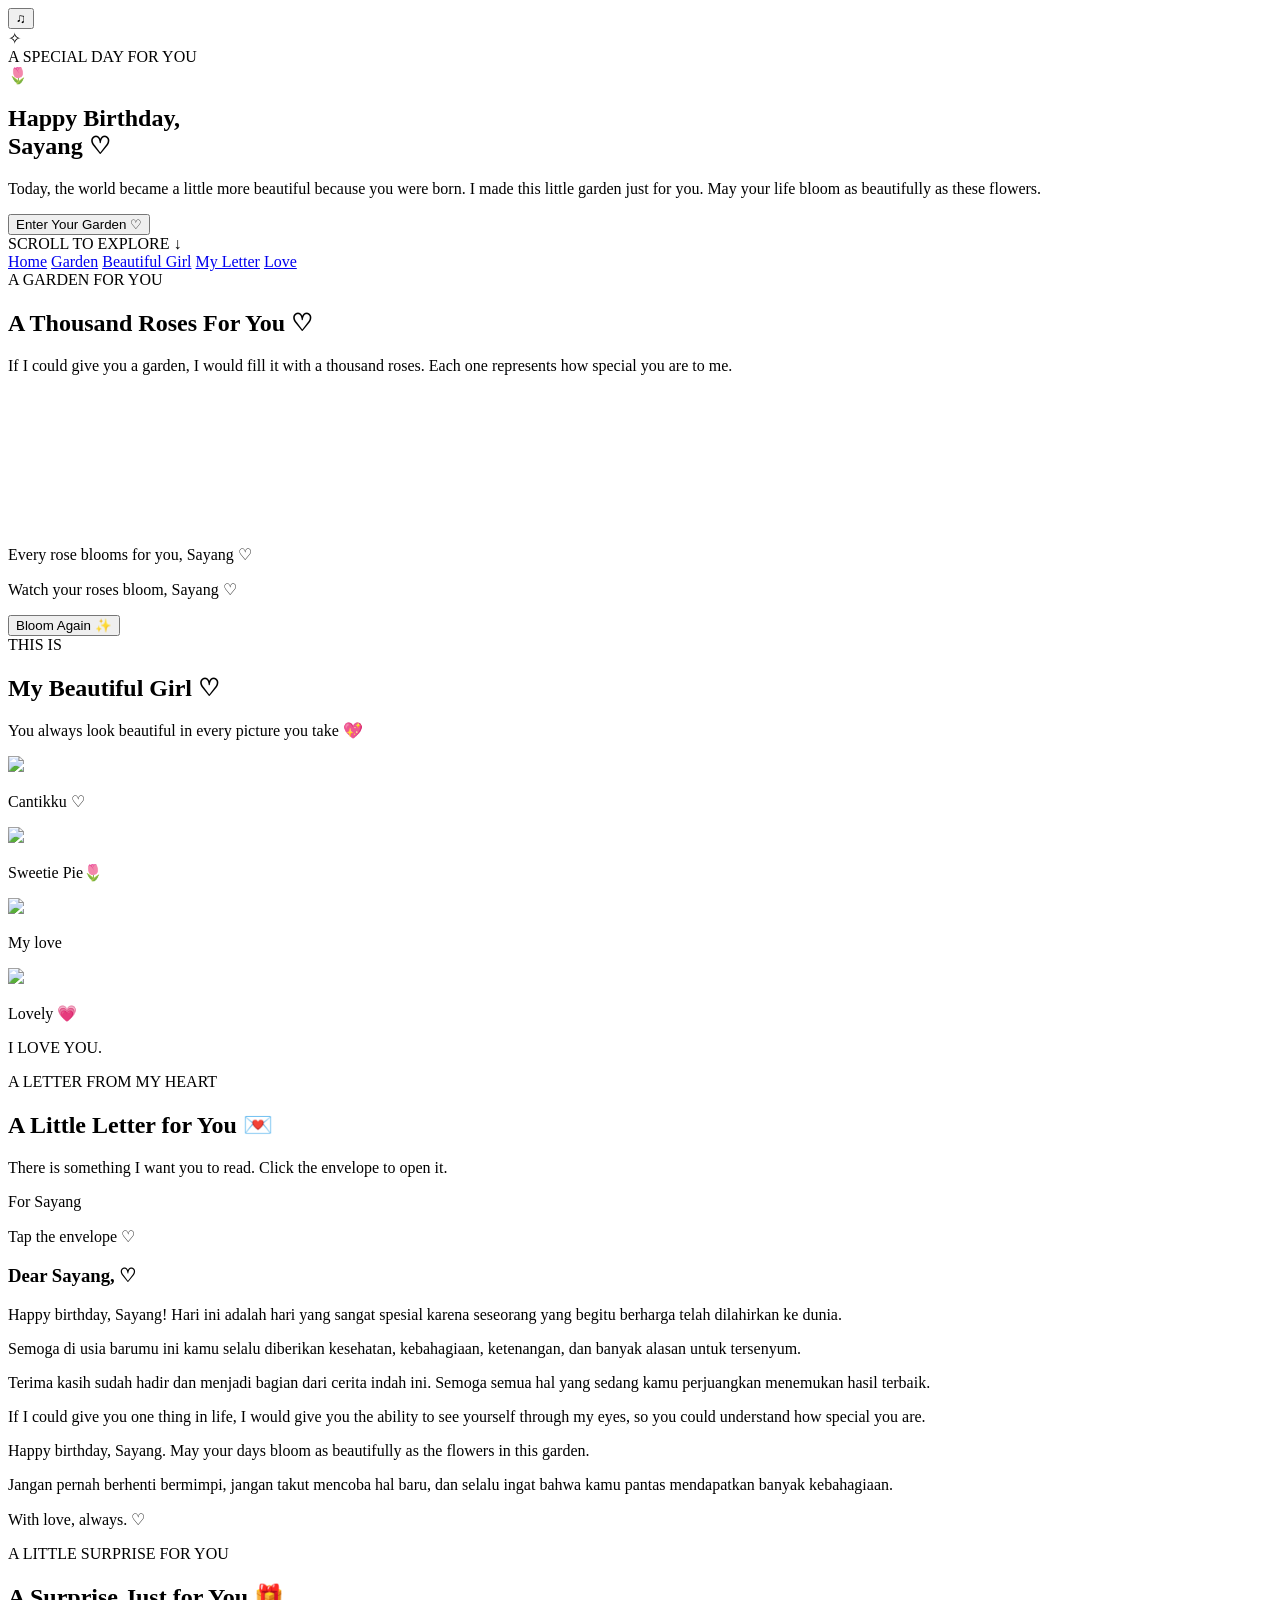
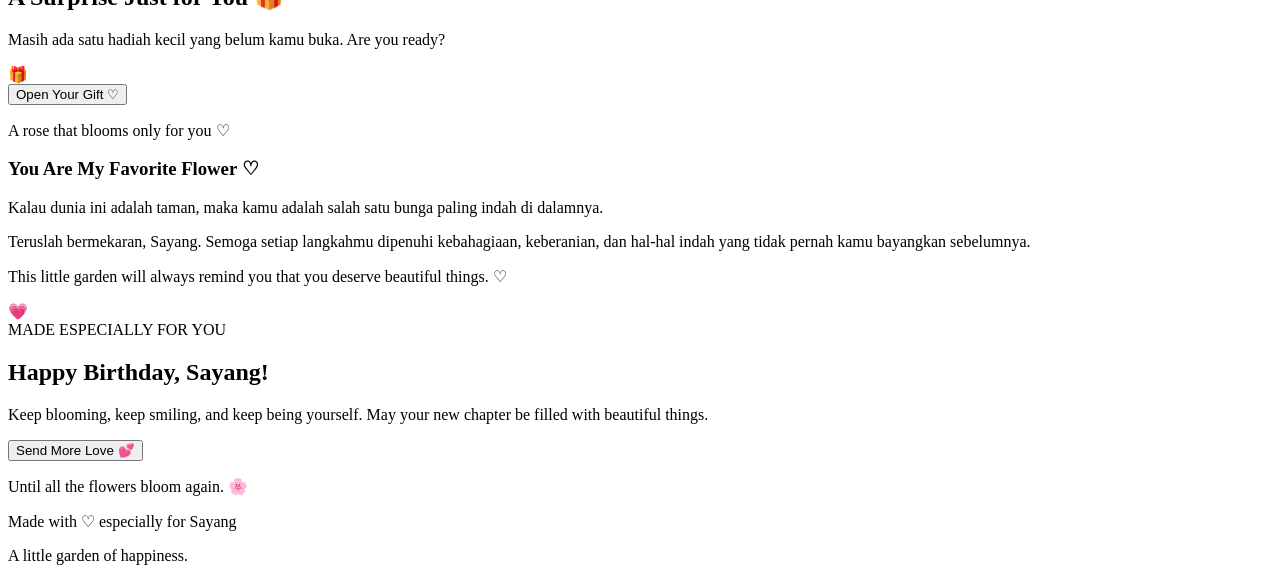
==== index.html @ 46be6099 "Add files via upload" ====
<!DOCTYPE html>
<html lang="id">
<head>
  <meta charset="UTF-8">
  <meta name="viewport" content="width=device-width, initial-scale=1.0">

  <meta name="theme-color" content="#fff0f5">
  <meta name="description" content="A special birthday garden made for Sayang.">

  <title>Happy Birthday, Sayang ♡</title>

  <link rel="preconnect" href="https://fonts.googleapis.com">
  <link rel="preconnect" href="https://fonts.gstatic.com" crossorigin>

  <link href="https://fonts.googleapis.com/css2?family=DM+Sans:wght@400;500;600;700&family=Playfair+Display:ital,wght@0,500;0,600;0,700;1,500&display=swap" rel="stylesheet">

  <link rel="stylesheet" href="css/style.css">
</head>

<body>

  <!-- FALLING FLOWER PETALS -->
  <div id="petals"></div>

  <!-- BACKGROUND MUSIC -->
  <audio id="music" loop preload="none">
    <source src="music/Lauv - All 4 Nothing (Lyrics)(I'm So In Love).mp3" type="audio/mpeg">
  </audio>

  <!-- MUSIC BUTTON -->
  <button
    class="music-button"
    id="musicBtn"
    onclick="toggleMusic()"
    aria-label="Play or pause music"
  >
    ♫
  </button>


  <!-- ==================================
       HERO SECTION
  =================================== -->

  <section class="hero" id="home">

    <div class="hero-decoration">✧</div>

    <div class="eyebrow">A SPECIAL DAY FOR YOU</div>

    <div class="hero-flower">🌷</div>

    <h1>
      Happy Birthday,<br>
      <span>Sayang ♡</span>
    </h1>

    <p class="hero-text">
      Today, the world became a little more beautiful
      because you were born.

      I made this little garden just for you.
      May your life bloom as beautifully as these flowers.
    </p>

    <button class="btn" onclick="goTo('garden')">
      Enter Your Garden ♡
    </button>

    <div class="scroll-indicator">
      SCROLL TO EXPLORE
      <span>↓</span>
    </div>

  </section>


  <!-- ==================================
       NAVIGATION
  =================================== -->

  <nav>
    <a href="#home">Home</a>
    <a href="#garden">Garden</a>
    <a href="#gallery">Beautiful Girl</a>
    <a href="#letter">My Letter</a>
    <a href="#surprise">Love</a>
  </nav>


  <!-- ==================================
       FLOWER GARDEN
  =================================== -->

 <section class="garden" id="garden">

  <div class="container">

    <div class="eyebrow">A GARDEN FOR YOU</div>

    <h2 class="heading">
      A Thousand Roses For You ♡
    </h2>

    <p class="desc">
      If I could give you a garden,
      I would fill it with a thousand roses.
      Each one represents how special you are to me.
    </p>

    <div class="flower-stage">

      <canvas id="flowerCanvas"></canvas>

      <div class="flower-caption">
        Every rose blooms for you, Sayang ♡
      </div>

    </div>

    <p class="garden-message" id="gardenMessage">
      Watch your roses bloom, Sayang ♡
    </p>

    <button class="btn" onclick="restartFlower()">
      Bloom Again ✨
    </button>

  </div>

</section>


  <!-- ==================================
       MEMORIES GALLERY
  =================================== -->

  <section class="gallery" id="gallery">

    <div class="container">

      <div class="eyebrow">THIS IS</div>

      <h2 class="heading">
        My Beautiful Girl ♡
      </h2>

      <p class="desc">
        You always look beautiful in every picture you take 💖
      </p>

      <div class="gallery-grid">

        <div class="photo">
          <img src="images/gambar 1.jpeg" loading="lazy">
          <p>Cantikku ♡</p>
        </div>

        <div class="photo">
          <img src="images/gambar 2.jpeg" loading="lazy">
          <p>Sweetie Pie🌷</p>
        </div>

        <div class="photo">
          <img src="images/gambar 3.jpeg" loading="lazy">
          <p>My love</p>
        </div>

        <div class="photo">
          <img src="images/gambar 4.jpeg" loading="lazy">
          <p>Lovely 💗</p>
        </div>

      </div>

      <p class="gallery-note">
        I LOVE YOU.
      </p>

    </div>

  </section>


  <!-- ==================================
       LOVE LETTER
  =================================== -->

  <section class="letter-section" id="letter">

    <div class="container">

      <div class="eyebrow">A LETTER FROM MY HEART</div>

      <h2 class="heading">
        A Little Letter for You 💌
      </h2>

      <p class="desc">
        There is something I want you to read.
        Click the envelope to open it.
      </p>

      <div
        class="envelope"
        id="envelope"
        onclick="openLetter()"
        role="button"
        tabindex="0"
        aria-label="Open birthday letter"
        onkeydown="if(event.key==='Enter'||event.key===' '){event.preventDefault();openLetter()}"
      >

        <span class="envelope-label">
          For Sayang
        </span>

      </div>

      <p class="letter-hint">
        Tap the envelope ♡
      </p>

      <div class="letter-content" id="letterContent">

        <h3>Dear Sayang, ♡</h3>

        <p>
          Happy birthday, Sayang! Hari ini adalah hari
          yang sangat spesial karena seseorang yang
          begitu berharga telah dilahirkan ke dunia.
        </p>

        <p>
          Semoga di usia barumu ini kamu selalu diberikan
          kesehatan, kebahagiaan, ketenangan, dan banyak
          alasan untuk tersenyum.
        </p>

        <p>
          Terima kasih sudah hadir dan menjadi bagian
          dari cerita indah ini. Semoga semua hal yang
          sedang kamu perjuangkan menemukan hasil terbaik.
        </p>

        <p>
          If I could give you one thing in life,
          I would give you the ability to see yourself
          through my eyes, so you could understand
          how special you are.
        </p>

        <p>
          Happy birthday, Sayang. May your days bloom
          as beautifully as the flowers in this garden.
        </p>

        <p>
          Jangan pernah berhenti bermimpi, jangan takut
          mencoba hal baru, dan selalu ingat bahwa kamu
          pantas mendapatkan banyak kebahagiaan.
        </p>

        <p class="signature">
          With love, always. ♡
        </p>

      </div>

    </div>

  </section>


<!-- SECRET SURPRISE -->
<section class="surprise" id="surprise">

  <div class="container">

    <div class="eyebrow">A LITTLE SURPRISE FOR YOU</div>

    <h2 class="heading">
      A Surprise Just for You 🎁
    </h2>

    <p class="desc">
      Masih ada satu hadiah kecil yang belum kamu buka.
      Are you ready?
    </p>

    <!-- GIFT BUTTON -->
    <div
      class="gift-box"
      id="gift"
      onclick="openGift()"
      role="button"
      tabindex="0"
      aria-label="Open your gift"
      onkeydown="if(event.key==='Enter'||event.key===' '){event.preventDefault();openGift()}"
    >
      🎁
    </div>

    <button class="btn" onclick="openGift()">
      Open Your Gift ♡
    </button>

    <!-- SURPRISE MESSAGE -->
    <div class="surprise-message" id="surpriseMessage">

      <div class="rose-container" id="roseContainer">

        <div class="rose-scene">

          <div class="rose-glow"></div>

          <div class="rose">

            <div class="rose-head">
              <span class="rose-petal petal-1"></span>
              <span class="rose-petal petal-2"></span>
              <span class="rose-petal petal-3"></span>
              <span class="rose-petal petal-4"></span>
              <span class="rose-petal petal-5"></span>
              <span class="rose-petal petal-6"></span>
              <span class="rose-petal petal-7"></span>
              <span class="rose-petal petal-8"></span>
              <span class="rose-center"></span>
            </div>

            <div class="rose-stem"></div>

            <div class="rose-leaf leaf-left"></div>
            <div class="rose-leaf leaf-right"></div>

          </div>

          <div class="rose-ground"></div>

        </div>

        <p class="rose-caption">
          A rose that blooms only for you ♡
        </p>

      </div>

      <h3>You Are My Favorite Flower ♡</h3>

      <p>
        Kalau dunia ini adalah taman, maka kamu adalah
        salah satu bunga paling indah di dalamnya.
      </p>

      <p>
        Teruslah bermekaran, Sayang. Semoga setiap
        langkahmu dipenuhi kebahagiaan, keberanian,
        dan hal-hal indah yang tidak pernah kamu
        bayangkan sebelumnya.
      </p>

      <p>
        This little garden will always remind you
        that you deserve beautiful things. ♡
      </p>

    </div>

  </div>

</section>

  <!-- ==================================
       FINAL SECTION
  =================================== -->

  <section class="final">

    <div class="container">

      <div class="final-heart">💗</div>

      <div class="eyebrow">
        MADE ESPECIALLY FOR YOU
      </div>

      <h2 class="heading">
        Happy Birthday, Sayang!
      </h2>

      <p class="desc">
        Keep blooming, keep smiling,
        and keep being yourself.

        May your new chapter be filled
        with beautiful things.
      </p>

      <button class="btn" onclick="flowerRain()">
        Send More Love 💕
      </button>

      <p class="final-note">
        Until all the flowers bloom again. 🌸
      </p>

    </div>

  </section>


  <!-- FOOTER -->

  <footer>
    <p>Made with ♡ especially for Sayang</p>
    <p class="footer-small">A little garden of happiness.</p>
  </footer>


  <!-- JAVASCRIPT -->

  <script src="js/script.js"></script>

</body>
</html>
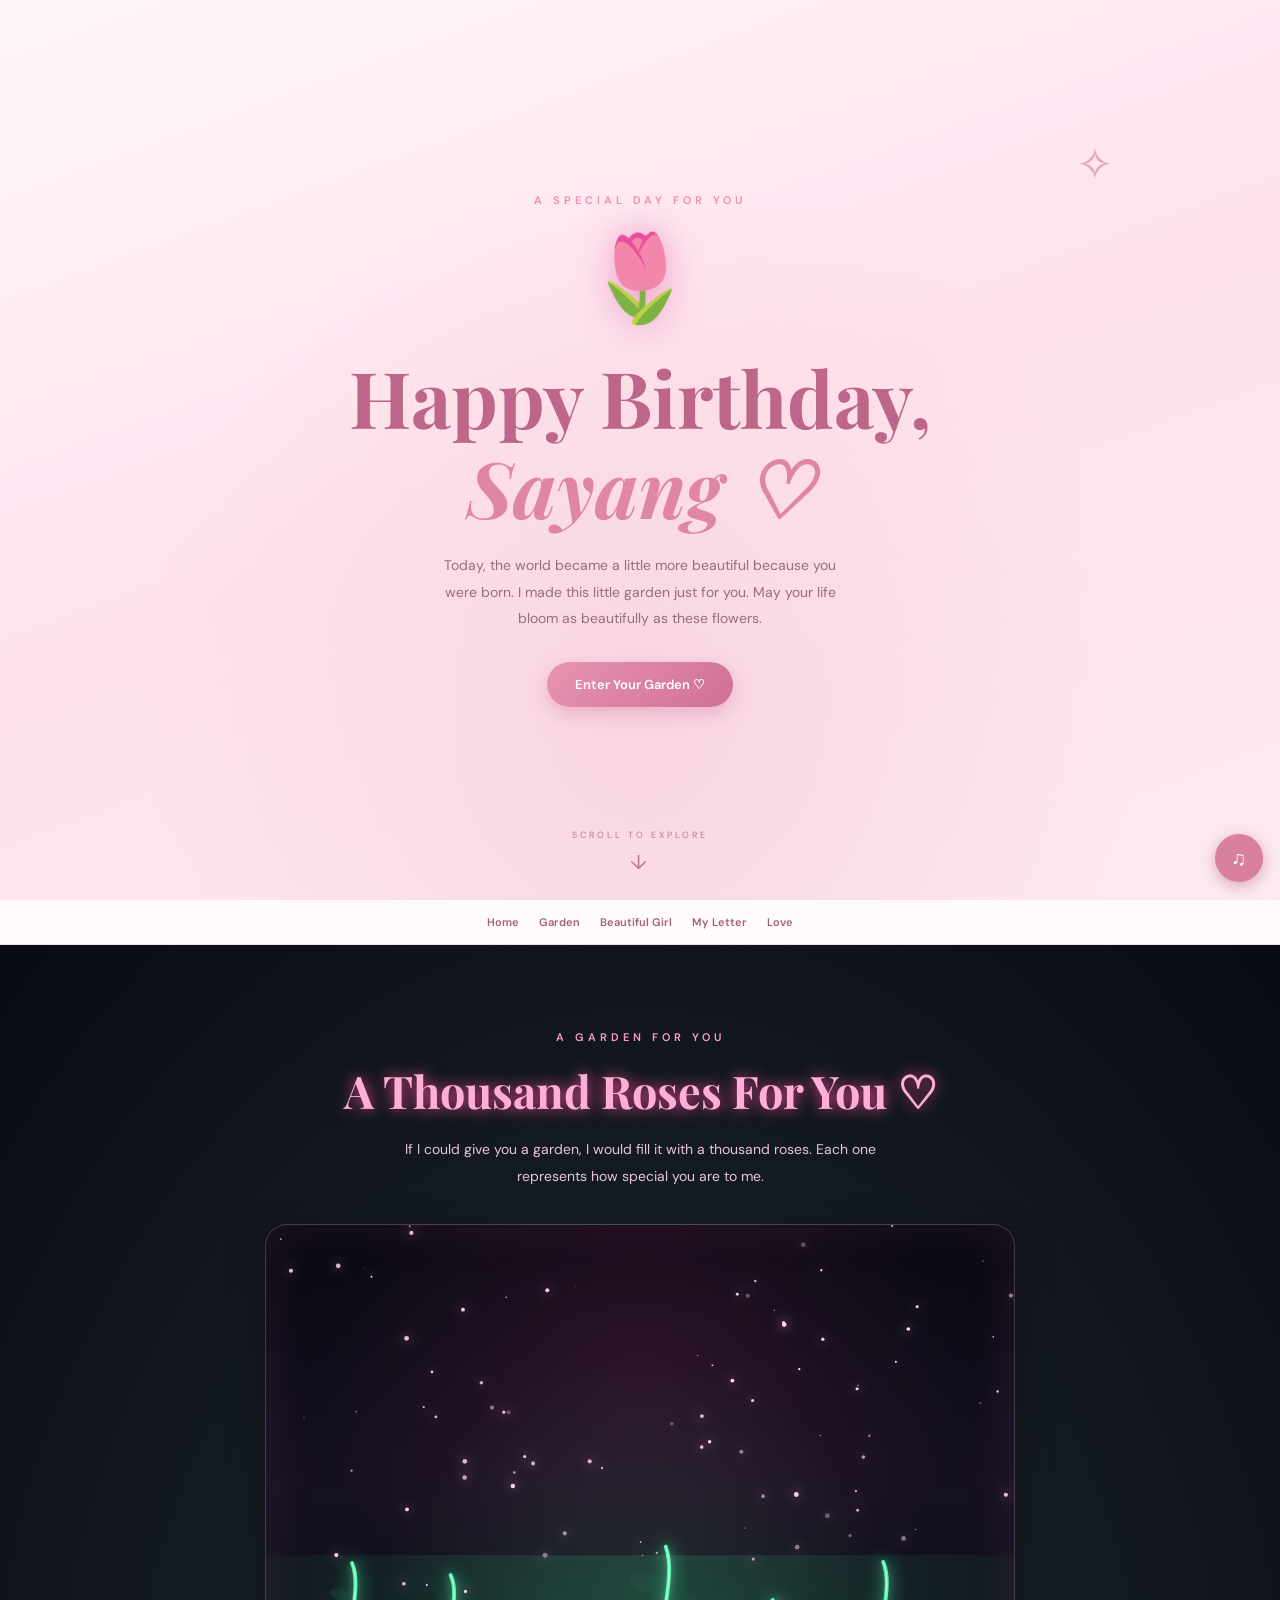
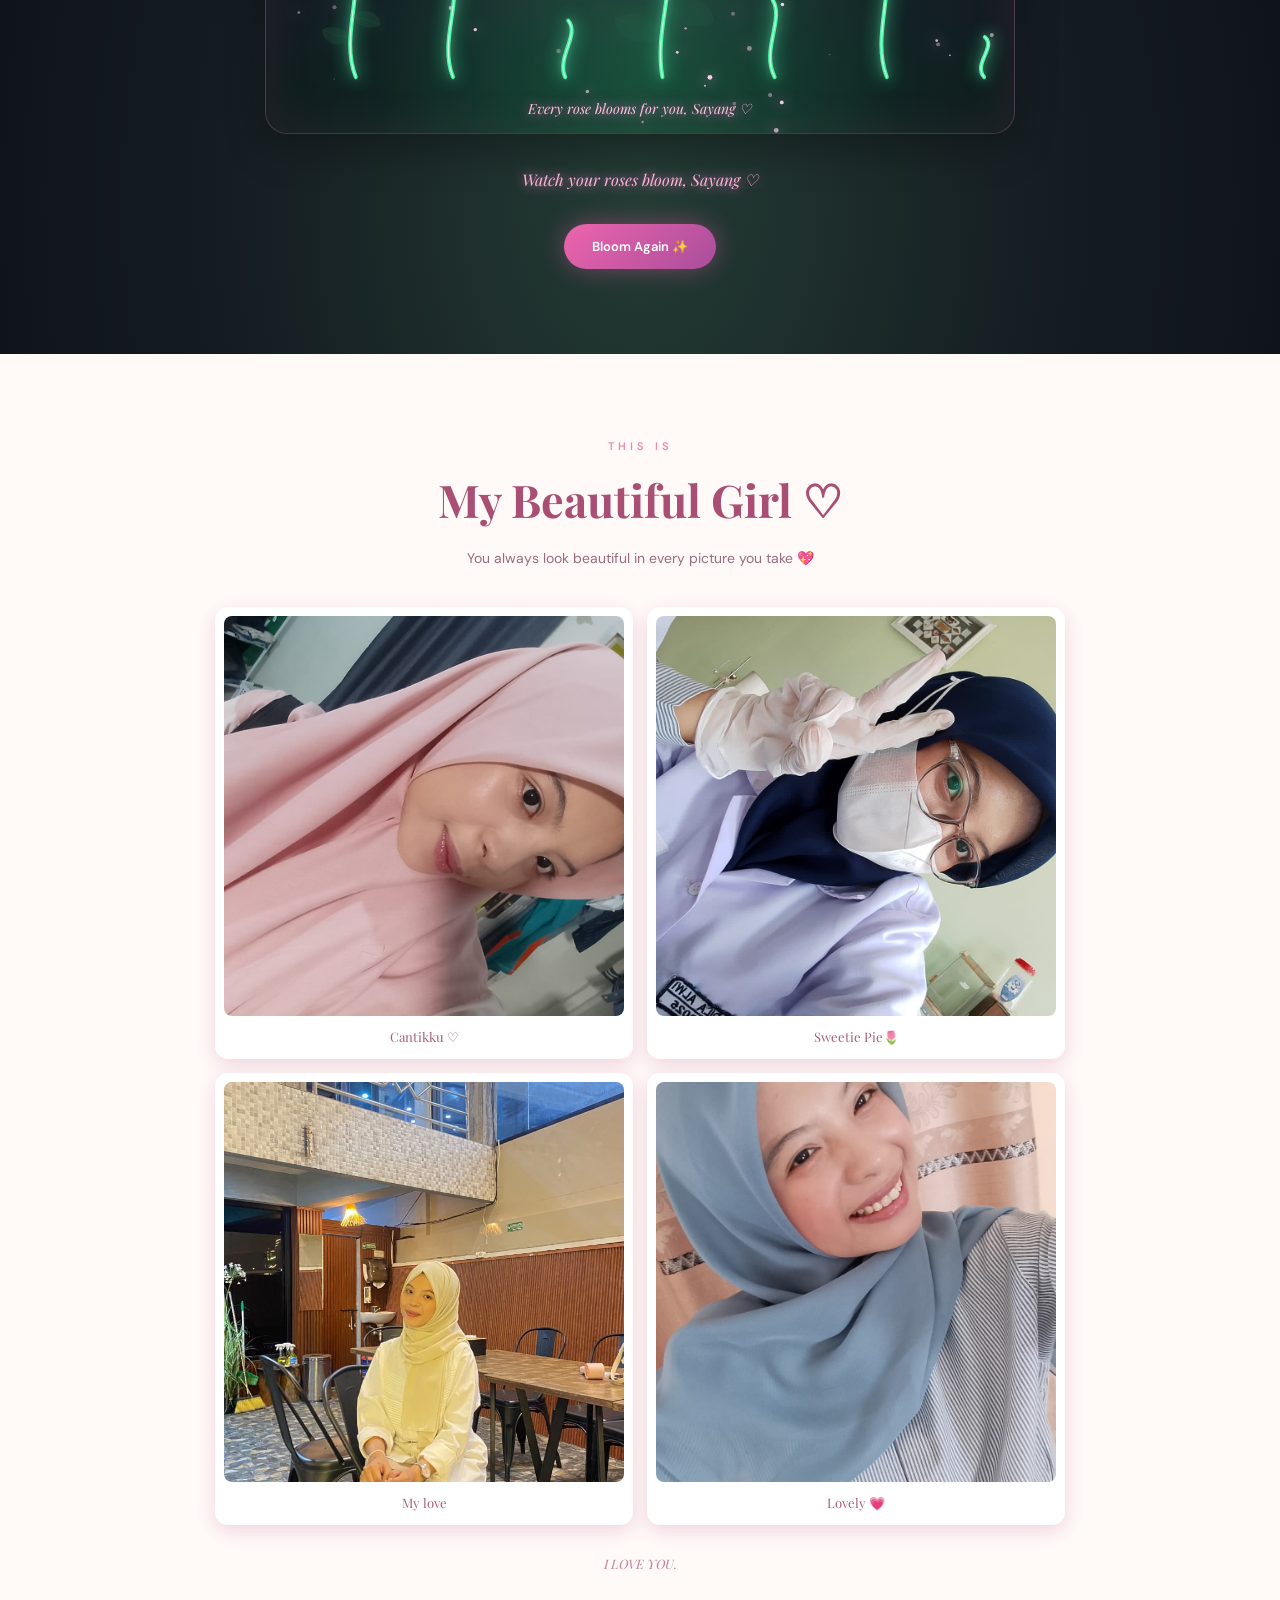
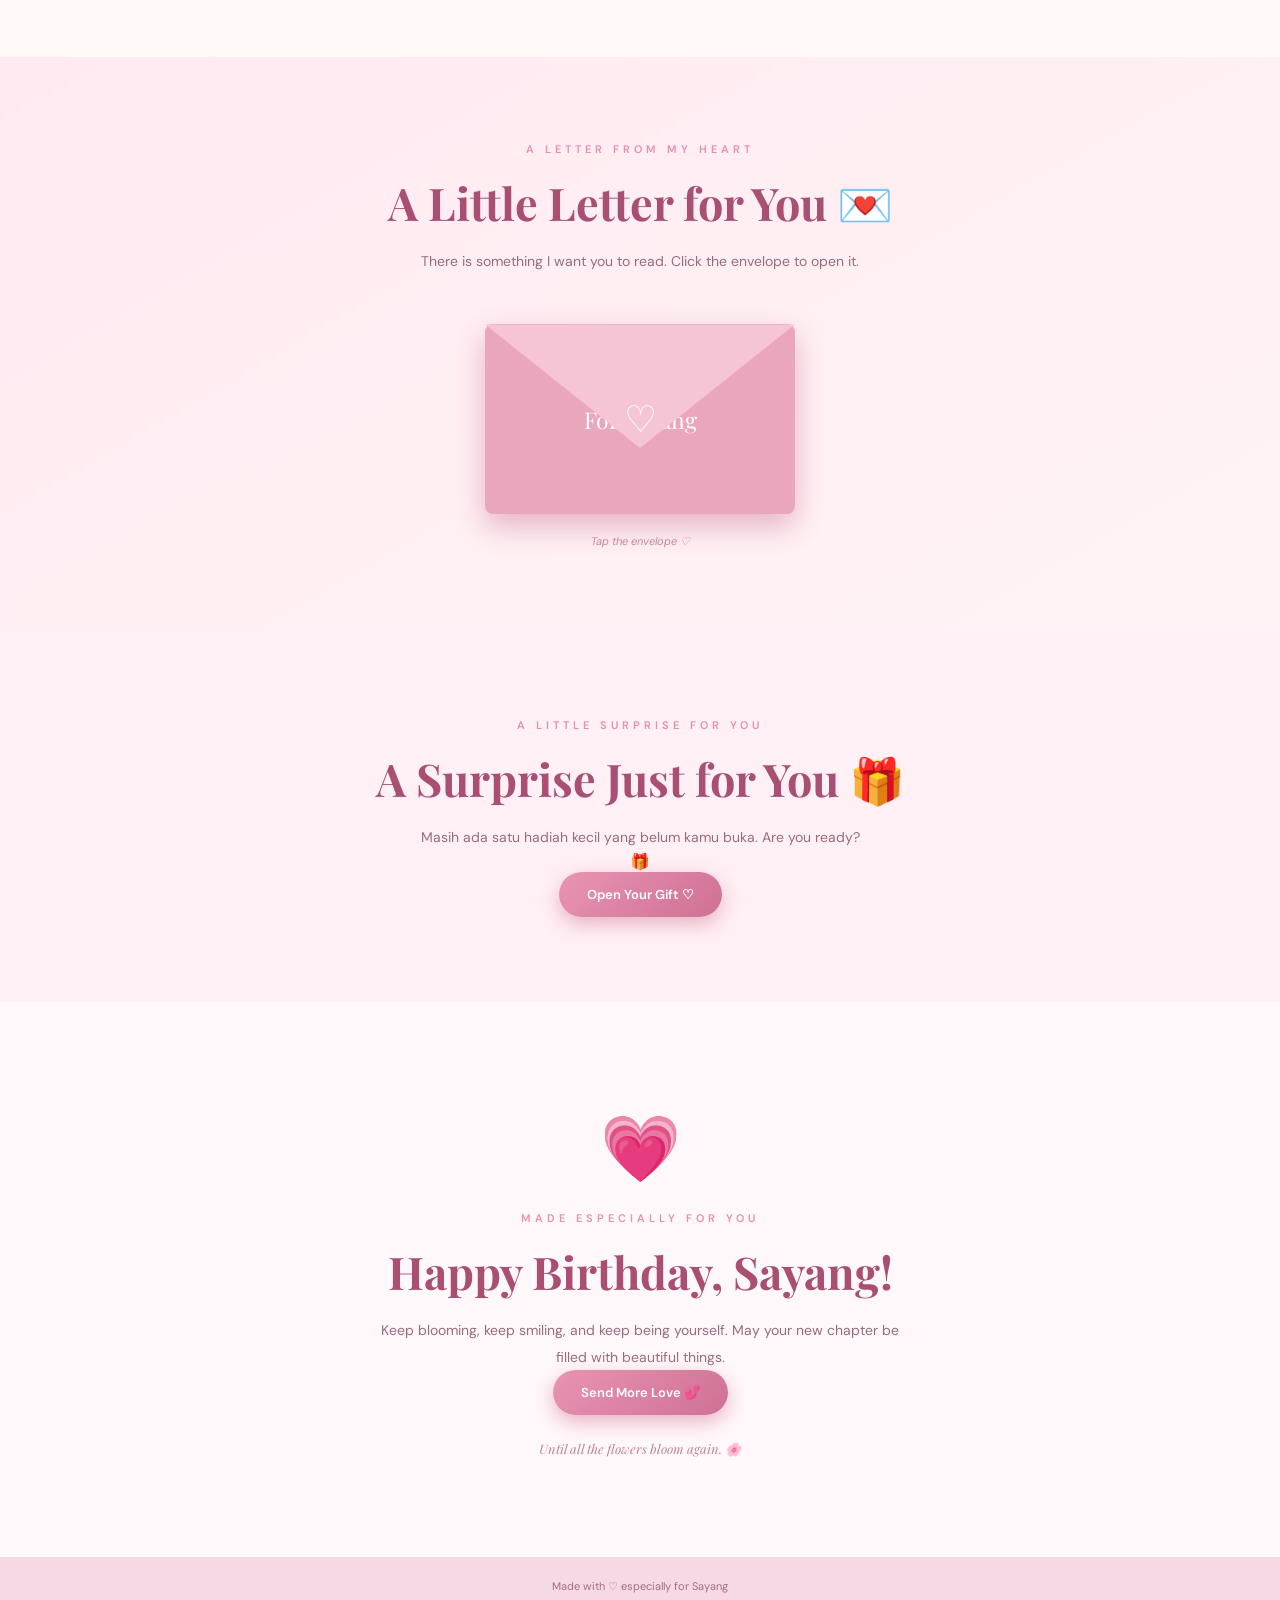
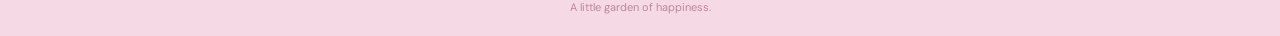
==== commit cdc7f0db: "Update index.html" ====
--- a/index.html
+++ b/index.html
@@ -24,7 +24,7 @@
 
   <!-- BACKGROUND MUSIC -->
   <audio id="music" loop preload="none">
-    <source src="music/Lauv - All 4 Nothing (Lyrics)(I'm So In Love).mp3" type="audio/mpeg">
+    <source src="music/music_Lauv - All 4 Nothing (Lyrics)(I'm So In Love)-[AudioTrimmer.com].mp3" type="audio/mpeg">
   </audio>
 
   <!-- MUSIC BUTTON -->
@@ -422,4 +422,4 @@
   <script src="js/script.js"></script>
 
 </body>
-</html>+</html>
--- a/css/style.css
+++ b/css/style.css
@@ -0,0 +1,1176 @@
+/* =========================================
+   HAPPY BIRTHDAY WEBSITE
+   PINK ROSE GARDEN FOR SAYANG ♡
+========================================= */
+
+/* 1. GLOBAL SETTINGS */
+
+:root {
+  --pink: #e88eae;
+  --pink-light: #fff0f5;
+  --pink-soft: #f9dce7;
+  --dark-pink: #a84f73;
+  --text: #86576b;
+  --white: #fffafc;
+  --green: #48dc91;
+}
+
+* {
+  margin: 0;
+  padding: 0;
+  box-sizing: border-box;
+}
+
+html {
+  scroll-behavior: smooth;
+  scroll-padding-top: 70px;
+}
+
+body {
+  background: var(--pink-light);
+  color: var(--text);
+  font-family: 'DM Sans', sans-serif;
+  overflow-x: hidden;
+}
+
+button {
+  font-family: inherit;
+  cursor: pointer;
+}
+
+h1, h2, h3 {
+  font-family: 'Playfair Display', serif;
+}
+
+section {
+  position: relative;
+  padding: 85px 20px;
+  text-align: center;
+}
+
+.container {
+  width: 100%;
+  max-width: 850px;
+  margin: auto;
+}
+
+.eyebrow {
+  color: var(--pink);
+  font-size: 11px;
+  font-weight: 600;
+  letter-spacing: 4px;
+  margin-bottom: 16px;
+}
+
+.heading {
+  color: var(--dark-pink);
+  font-size: clamp(30px, 7vw, 45px);
+  margin-bottom: 16px;
+}
+
+.desc {
+  max-width: 530px;
+  margin: auto;
+  color: #986c7e;
+  font-size: 14px;
+  line-height: 1.9;
+}
+
+.btn {
+  display: inline-block;
+  padding: 14px 28px;
+  border: none;
+  border-radius: 50px;
+  background: linear-gradient(135deg, #e994b3, #ce7095);
+  color: white;
+  font-size: 13px;
+  font-weight: 600;
+  box-shadow: 0 7px 20px #e9b0c5;
+  transition: .3s ease;
+}
+
+.btn:hover {
+  transform: translateY(-4px);
+  box-shadow: 0 10px 25px #df9bb6;
+}
+
+.btn:active {
+  transform: scale(.96);
+}
+
+
+/* 2. FALLING PETALS */
+
+#petals {
+  position: fixed;
+  inset: 0;
+  overflow: hidden;
+  pointer-events: none;
+  z-index: 20;
+}
+
+.petal {
+  position: absolute;
+  top: -35px;
+  animation: falling linear forwards;
+  opacity: .85;
+}
+
+@keyframes falling {
+  0% {
+    transform: translateY(-30px) rotate(0);
+    opacity: 0;
+  }
+
+  10% {
+    opacity: .9;
+  }
+
+  100% {
+    transform: translateY(110vh) rotate(650deg);
+    opacity: 0;
+  }
+}
+
+
+/* 3. HERO SECTION */
+
+.hero {
+  min-height: 100vh;
+  min-height: 100svh;
+  display: flex;
+  flex-direction: column;
+  align-items: center;
+  justify-content: center;
+  overflow: hidden;
+
+  background:
+    radial-gradient(
+      ellipse at 50% 80%,
+      #f8d6e2,
+      transparent 55%
+    ),
+    linear-gradient(
+      160deg,
+      #fff7fa,
+      #ffe2ec,
+      #fceaf1
+    );
+}
+
+.hero-decoration {
+  position: absolute;
+  top: 15%;
+  right: 13%;
+  color: #e6a2bd;
+  font-size: 45px;
+  animation: floating 4s ease-in-out infinite;
+}
+
+.hero-flower {
+  margin-bottom: 20px;
+  font-size: 85px;
+  filter: drop-shadow(0 0 18px #ed9dc8);
+  animation: floating 3s ease-in-out infinite;
+}
+
+.hero h1 {
+  color: #bd6689;
+  font-size: clamp(42px, 10vw, 78px);
+  line-height: 1.15;
+}
+
+.hero h1 span {
+  color: #df86a6;
+  font-style: italic;
+}
+
+.hero-text {
+  max-width: 450px;
+  margin: 20px 0 30px;
+  padding: 0 15px;
+  color: #986c7e;
+  font-size: 14px;
+  line-height: 1.9;
+}
+
+.scroll-indicator {
+  position: absolute;
+  bottom: 25px;
+  display: flex;
+  flex-direction: column;
+  gap: 8px;
+  color: #b77c94;
+  font-size: 9px;
+  letter-spacing: 3px;
+}
+
+.scroll-indicator span {
+  font-size: 20px;
+  animation: arrowDown 1.5s infinite;
+}
+
+@keyframes floating {
+  0%, 100% {
+    transform: translateY(0);
+  }
+
+  50% {
+    transform: translateY(-17px) rotate(8deg);
+  }
+}
+
+@keyframes arrowDown {
+  50% {
+    transform: translateY(7px);
+  }
+}
+
+
+/* 4. NAVIGATION */
+
+nav {
+  position: sticky;
+  top: 0;
+  z-index: 30;
+
+  display: flex;
+  justify-content: center;
+  flex-wrap: wrap;
+  gap: 20px;
+
+  padding: 15px 8px;
+
+  background: rgba(255, 250, 252, .94);
+  backdrop-filter: blur(12px);
+  border-bottom: 1px solid #f7dce7;
+}
+
+nav a {
+  color: #a65f7b;
+  font-size: 11px;
+  font-weight: 600;
+  text-decoration: none;
+  transition: .3s;
+}
+
+nav a:hover {
+  color: #e88eae;
+}
+
+
+/* =========================================
+   5. GLOWING ROSE GARDEN
+========================================= */
+
+.garden {
+  overflow: hidden;
+  color: white;
+
+  background:
+    radial-gradient(
+      ellipse at 50% 85%,
+      #243c34 0%,
+      #151d22 45%,
+      #090b12 100%
+    );
+}
+
+.garden .heading {
+  color: #ffafd5;
+  text-shadow: 0 0 15px #f34b9c;
+}
+
+.garden .desc {
+  color: #e8c5d9;
+}
+
+.garden .eyebrow {
+  color: #ff9dc9;
+}
+
+.flower-stage {
+  position: relative;
+  width: 100%;
+  max-width: 750px;
+  height: 510px;
+  margin: 35px auto;
+
+  overflow: hidden;
+  border: 1px solid rgba(255, 182, 230, .25);
+  border-radius: 22px;
+
+  background:
+    radial-gradient(
+      ellipse at 50% 85%,
+      rgba(48, 255, 145, .12),
+      transparent 50%
+    ),
+    radial-gradient(
+      ellipse at 50% 30%,
+      rgba(255, 65, 155, .12),
+      transparent 60%
+    ),
+    linear-gradient(
+      180deg,
+      #080912,
+      #151020,
+      #0b1216
+    );
+
+  box-shadow:
+    inset 0 0 50px rgba(255, 120, 190, .1),
+    0 15px 40px rgba(0, 0, 0, .3);
+}
+
+#flowerCanvas {
+  display: block;
+  width: 100%;
+  height: 100%;
+  cursor: pointer;
+}
+
+.flower-caption {
+  position: absolute;
+  bottom: 15px;
+  width: 100%;
+
+  color: #ffc2e1;
+  font-family: 'Playfair Display', serif;
+  font-size: 14px;
+  font-style: italic;
+  text-align: center;
+
+  pointer-events: none;
+  text-shadow: 0 0 12px #ff68ba;
+}
+
+.garden-message {
+  min-height: 35px;
+  margin: 20px 0;
+  color: #ffb7d8;
+  font-family: 'Playfair Display', serif;
+  font-style: italic;
+  text-shadow: 0 0 12px #ff85d1;
+}
+
+.garden .btn {
+  background: linear-gradient(135deg, #ed65ad, #a94d9b);
+  box-shadow: 0 0 25px rgba(237, 101, 173, .4);
+}
+
+
+/* =========================================
+   6. MEMORIES GALLERY
+========================================= */
+
+.gallery {
+  background: #fffaf8;
+}
+
+.gallery-grid {
+  display: grid;
+  grid-template-columns: repeat(2, 1fr);
+  gap: 14px;
+  margin-top: 35px;
+}
+
+.photo {
+  overflow: hidden;
+  padding: 9px;
+  border-radius: 13px;
+  background: white;
+  box-shadow: 0 6px 20px #efd4df;
+  transition: .35s ease;
+}
+
+.photo:hover {
+  transform: translateY(-7px) rotate(-1deg);
+  box-shadow: 0 12px 28px #e9b0c5;
+}
+
+.photo img {
+  display: block;
+  width: 100%;
+  aspect-ratio: 1;
+  object-fit: cover;
+  border-radius: 8px;
+}
+
+.photo p {
+  padding: 12px 3px 5px;
+  color: #a65f7b;
+  font-family: 'Playfair Display', serif;
+  font-size: 13px;
+}
+
+.gallery-note {
+  margin-top: 30px;
+  color: #bd829a;
+  font-family: 'Playfair Display', serif;
+  font-size: 13px;
+  font-style: italic;
+}
+
+
+/* =========================================
+   7. LOVE LETTER
+========================================= */
+
+.letter-section {
+  background: linear-gradient(150deg, #ffeaf1, #fff4f5);
+}
+
+.envelope {
+  position: relative;
+  display: flex;
+  align-items: center;
+  justify-content: center;
+
+  width: min(310px, 85vw);
+  height: 190px;
+  margin: 50px auto 20px;
+
+  border-radius: 8px;
+  background: #e9a6bd;
+  box-shadow: 0 12px 30px #e5b2c5;
+
+  cursor: pointer;
+  transition: .3s ease;
+}
+
+.envelope:hover {
+  transform: translateY(-5px);
+}
+
+.envelope:focus-visible {
+  outline: 3px solid #bd6689;
+  outline-offset: 5px;
+}
+
+.envelope::before {
+  content: "";
+  position: absolute;
+  inset: 0;
+
+  background: #f5c4d5;
+  clip-path: polygon(0 0, 50% 65%, 100% 0);
+
+  z-index: 2;
+  transition: .5s;
+}
+
+.envelope::after {
+  content: "♡";
+  position: absolute;
+  color: white;
+  font-size: 37px;
+  z-index: 3;
+}
+
+.envelope.open::before {
+  transform: rotateX(180deg);
+  opacity: 0;
+}
+
+.envelope-label {
+  position: relative;
+  z-index: 1;
+  color: white;
+  font-family: 'Playfair Display', serif;
+  font-size: 23px;
+}
+
+.letter-hint {
+  color: #bd829a;
+  font-size: 11px;
+  font-style: italic;
+}
+
+.letter-content {
+  display: none;
+  max-width: 550px;
+  margin: 30px auto 0;
+  padding: 28px;
+
+  border: 1px solid #f4d4df;
+  border-radius: 18px;
+  background: #fffdfb;
+  box-shadow: 0 10px 30px #eac1d0;
+
+  line-height: 2;
+  text-align: left;
+}
+
+.letter-content h3 {
+  margin-bottom: 20px;
+  color: #bf668a;
+  text-align: center;
+}
+
+.letter-content p {
+  margin-bottom: 15px;
+  font-size: 14px;
+}
+
+.signature {
+  color: #bd6689;
+  font-style: italic;
+  text-align: right;
+}
+
+
+/* =========================================
+   8. SECRET SURPRISE
+========================================= */
+
+.surprise-message {
+  display: none;
+
+  width: calc(100% - 40px);
+  max-width: 750px;
+
+  margin: 50px auto;
+  padding: 35px 25px;
+
+  border: 1px solid #f6d6e4;
+  border-radius: 25px;
+
+  background: #fffafc;
+  box-shadow: 0 12px 35px rgba(219, 145, 176, .25);
+
+  text-align: center;
+  animation: reveal .9s ease;
+}
+
+.surprise-message h3 {
+  margin: 15px 0;
+  color: #bf668a;
+  font-size: clamp(24px, 5vw, 32px);
+}
+
+.surprise-message p {
+  margin-bottom: 15px;
+  color: #86576b;
+  font-size: 14px;
+  line-height: 2;
+}
+
+
+/* =========================================
+   9. ANIMATED PINK ROSE
+========================================= */
+
+.rose-container {
+  display: none;
+  opacity: 0;
+  width: 100%;
+  margin: 0 auto 20px;
+}
+
+.rose-container.show {
+  display: block;
+  animation: roseReveal 1.5s ease forwards;
+}
+
+@keyframes roseReveal {
+  from {
+    opacity: 0;
+    transform: translateY(35px) scale(.6);
+  }
+
+  to {
+    opacity: 1;
+    transform: translateY(0) scale(1);
+  }
+}
+
+
+/* ROSE SCENE */
+
+.rose-scene {
+  position: relative;
+
+  width: 100%;
+  max-width: 320px;
+  height: 350px;
+
+  margin: 0 auto;
+
+  display: flex;
+  align-items: flex-end;
+  justify-content: center;
+
+  overflow: visible;
+}
+
+
+/* ROSE GLOW */
+
+.rose-glow {
+  position: absolute;
+  width: 230px;
+  height: 230px;
+  top: 15px;
+  left: 50%;
+  transform: translateX(-50%);
+
+  border-radius: 50%;
+
+  background: radial-gradient(
+    circle,
+    rgba(255, 117, 183, .35),
+    rgba(255, 117, 183, .08) 45%,
+    transparent 70%
+  );
+
+  animation: glowPulse 3s ease-in-out infinite;
+}
+
+@keyframes glowPulse {
+  50% {
+    transform: translateX(-50%) scale(1.3);
+    opacity: .5;
+  }
+}
+
+
+/* ROSE BODY */
+
+.rose {
+  position: relative;
+  width: 180px;
+  height: 315px;
+
+  transform-origin: bottom center;
+  animation: roseSway 4s ease-in-out infinite;
+  z-index: 2;
+}
+
+@keyframes roseSway {
+  0%, 100% {
+    transform: rotate(-3deg);
+  }
+
+  50% {
+    transform: rotate(3deg);
+  }
+}
+
+
+/* ROSE STEM */
+
+.rose-stem {
+  position: absolute;
+
+  width: 8px;
+  height: 205px;
+
+  bottom: 0;
+  left: 86px;
+
+  border-radius: 50%;
+
+  background: linear-gradient(
+    90deg,
+    #176d42,
+    #62d58b,
+    #176d42
+  );
+
+  box-shadow: 0 0 12px #55d88a;
+
+  transform: scaleY(0);
+  transform-origin: bottom;
+
+  animation: growStem 2s ease-out .5s forwards;
+}
+
+@keyframes growStem {
+  to {
+    transform: scaleY(1);
+  }
+}
+
+
+/* ROSE LEAVES */
+
+.rose-leaf {
+  position: absolute;
+
+  width: 68px;
+  height: 34px;
+
+  border-radius: 100% 0 100% 0;
+
+  background: linear-gradient(
+    135deg,
+    #a8f59b,
+    #32a85c,
+    #126b3b
+  );
+
+  opacity: 0;
+  box-shadow: 0 0 12px #4cc879;
+}
+
+.leaf-left {
+  left: 25px;
+  bottom: 105px;
+
+  transform: rotate(15deg) scale(0);
+
+  animation: leafGrowLeft 1s ease 2s forwards;
+}
+
+.leaf-right {
+  right: 18px;
+  bottom: 160px;
+
+  transform: rotate(65deg) scale(0);
+
+  animation: leafGrowRight 1s ease 2.4s forwards;
+}
+
+@keyframes leafGrowLeft {
+  to {
+    opacity: 1;
+    transform: rotate(15deg) scale(1);
+  }
+}
+
+@keyframes leafGrowRight {
+  to {
+    opacity: 1;
+    transform: rotate(65deg) scale(1);
+  }
+}
+
+
+/* ROSE HEAD */
+
+.rose-head {
+  position: absolute;
+
+  width: 140px;
+  height: 140px;
+
+  top: 0;
+  left: 20px;
+
+  transform: scale(0);
+  transform-origin: center bottom;
+
+  animation: bloomRose 1.6s cubic-bezier(.2, 1.5, .5, 1) 2.8s forwards;
+
+  filter: drop-shadow(0 0 15px rgba(255, 90, 165, .65));
+
+  z-index: 4;
+}
+
+@keyframes bloomRose {
+  to {
+    transform: scale(1);
+  }
+}
+
+
+/* ROSE PETALS */
+
+.rose-petal {
+  position: absolute;
+
+  width: 68px;
+  height: 85px;
+
+  border: 1px solid rgba(255, 220, 235, .5);
+  border-radius: 80% 20% 65% 35%;
+
+  background: linear-gradient(
+    145deg,
+    #ffc4df 0%,
+    #ff75ae 40%,
+    #e72b80 75%,
+    #a90e51 100%
+  );
+
+  box-shadow:
+    inset -5px -7px 12px rgba(130, 0, 55, .25),
+    inset 4px 4px 12px rgba(255, 255, 255, .3);
+
+  transform-origin: bottom center;
+}
+
+
+/* OUTER PETALS */
+
+.petal-1 {
+  left: 35px;
+  top: 0;
+  transform: rotate(-35deg);
+}
+
+.petal-2 {
+  left: 55px;
+  top: 0;
+  transform: rotate(35deg);
+}
+
+.petal-3 {
+  left: 10px;
+  top: 25px;
+  transform: rotate(-65deg);
+}
+
+.petal-4 {
+  left: 75px;
+  top: 25px;
+  transform: rotate(65deg);
+}
+
+
+/* MIDDLE PETALS */
+
+.petal-5 {
+  left: 35px;
+  top: 35px;
+  transform: rotate(-25deg);
+}
+
+.petal-6 {
+  left: 55px;
+  top: 35px;
+  transform: rotate(25deg);
+}
+
+.petal-7 {
+  left: 20px;
+  top: 55px;
+  transform: rotate(-90deg);
+}
+
+.petal-8 {
+  left: 65px;
+  top: 55px;
+  transform: rotate(90deg);
+}
+
+
+/* ROSE CENTER */
+
+.rose-center {
+  position: absolute;
+
+  width: 39px;
+  height: 45px;
+
+  left: 52px;
+  top: 42px;
+
+  border-radius: 50% 45% 55% 45%;
+
+  background: radial-gradient(
+    circle at 35% 30%,
+    #ffb0ca,
+    #e82e79 65%,
+    #a90e51
+  );
+
+  box-shadow: 0 0 15px #ff80b8;
+
+  animation: centerPulse 2s ease-in-out infinite;
+
+  z-index: 5;
+}
+
+@keyframes centerPulse {
+  50% {
+    transform: scale(1.1);
+  }
+}
+
+
+/* ROSE GROUND */
+
+.rose-ground {
+  position: absolute;
+
+  bottom: -5px;
+  width: 210px;
+  height: 30px;
+
+  border-radius: 50%;
+
+  background: radial-gradient(
+    ellipse,
+    rgba(255, 110, 175, .35),
+    transparent 70%
+  );
+
+  filter: blur(5px);
+}
+
+
+/* ROSE CAPTION */
+
+.rose-caption {
+  margin-top: 12px;
+
+  color: #cf7298;
+
+  font-family: 'Playfair Display', serif;
+  font-size: 15px;
+  font-style: italic;
+}
+
+
+/* =========================================
+   10. FINAL SECTION
+========================================= */
+
+.final {
+  padding-bottom: 100px;
+  background: #fff8fa;
+}
+
+.final-heart {
+  margin: 20px;
+  font-size: 65px;
+  animation: heartbeat 1.4s infinite;
+}
+
+@keyframes heartbeat {
+  0%, 100% {
+    transform: scale(1);
+  }
+
+  50% {
+    transform: scale(1.2);
+  }
+}
+
+.final-note {
+  margin-top: 25px;
+  color: #bd829a;
+
+  font-family: 'Playfair Display', serif;
+  font-size: 13px;
+  font-style: italic;
+}
+
+
+/* =========================================
+   11. FOOTER
+========================================= */
+
+footer {
+  padding: 22px;
+  background: #f5d9e4;
+  color: #a86c82;
+  font-size: 11px;
+  text-align: center;
+}
+
+.footer-small {
+  margin-top: 7px;
+  opacity: .75;
+}
+
+
+/* =========================================
+   12. MUSIC BUTTON
+========================================= */
+
+.music-button {
+  position: fixed;
+  right: 17px;
+  bottom: 18px;
+  z-index: 50;
+
+  width: 48px;
+  height: 48px;
+
+  border: none;
+  border-radius: 50%;
+
+  background: #d97f9f;
+  color: white;
+  font-size: 20px;
+
+  box-shadow: 0 4px 15px #dba6ba;
+  transition: .3s;
+}
+
+.music-button:hover {
+  transform: scale(1.1);
+  box-shadow: 0 0 20px #e88eae;
+}
+
+.music-button.playing {
+  animation: musicPulse 1.5s infinite;
+}
+
+@keyframes musicPulse {
+  50% {
+    box-shadow: 0 0 25px #e88eae;
+  }
+}
+
+
+/* =========================================
+   13. FLOATING HEARTS
+========================================= */
+
+.heart {
+  position: fixed;
+  z-index: 40;
+
+  pointer-events: none;
+
+  animation: heartUp 1.8s ease forwards;
+}
+
+@keyframes heartUp {
+  0% {
+    transform: translateY(0) scale(.5);
+    opacity: 0;
+  }
+
+  20% {
+    opacity: 1;
+  }
+
+  100% {
+    transform: translateY(-150px) scale(1.5);
+    opacity: 0;
+  }
+}
+
+
+/* =========================================
+   14. REVEAL ANIMATION
+========================================= */
+
+@keyframes reveal {
+  from {
+    opacity: 0;
+    transform: translateY(20px);
+  }
+
+  to {
+    opacity: 1;
+    transform: translateY(0);
+  }
+}
+
+
+/* =========================================
+   15. RESPONSIVE MOBILE
+========================================= */
+
+@media (max-width: 600px) {
+
+  section {
+    padding: 70px 17px;
+  }
+
+  nav {
+    gap: 13px;
+    padding: 14px 5px;
+  }
+
+  nav a {
+    font-size: 10px;
+  }
+
+  .hero h1 {
+    font-size: clamp(40px, 11vw, 60px);
+  }
+
+  .hero-flower {
+    font-size: 70px;
+  }
+
+  .hero-text {
+    font-size: 13px;
+  }
+
+  .flower-stage {
+    height: 430px;
+    border-radius: 18px;
+  }
+
+  .gallery-grid {
+    gap: 10px;
+  }
+
+  .photo {
+    padding: 7px;
+  }
+
+  .photo p {
+    font-size: 11px;
+  }
+
+  .letter-content {
+    padding: 22px;
+  }
+
+  .surprise-message {
+    padding: 25px 17px;
+  }
+
+  .rose-scene {
+    transform: scale(.9);
+    transform-origin: center bottom;
+    margin-bottom: -20px;
+  }
+
+  .music-button {
+    right: 13px;
+    bottom: 15px;
+  }
+}
+
+@media (max-width: 360px) {
+
+  nav {
+    gap: 9px;
+  }
+
+  nav a {
+    font-size: 9px;
+  }
+
+  .flower-stage {
+    height: 350px;
+  }
+
+  .gallery-grid {
+    gap: 8px;
+  }
+
+  .rose-scene {
+    transform: scale(.82);
+    transform-origin: center bottom;
+    margin-bottom: -35px;
+  }
+}
+
+
+/* =========================================
+   16. ACCESSIBILITY
+========================================= */
+
+@media (prefers-reduced-motion: reduce) {
+
+  *,
+  *::before,
+  *::after {
+    scroll-behavior: auto !important;
+    animation-duration: .01ms !important;
+    animation-iteration-count: 1 !important;
+    transition-duration: .01ms !important;
+  }
+
+}
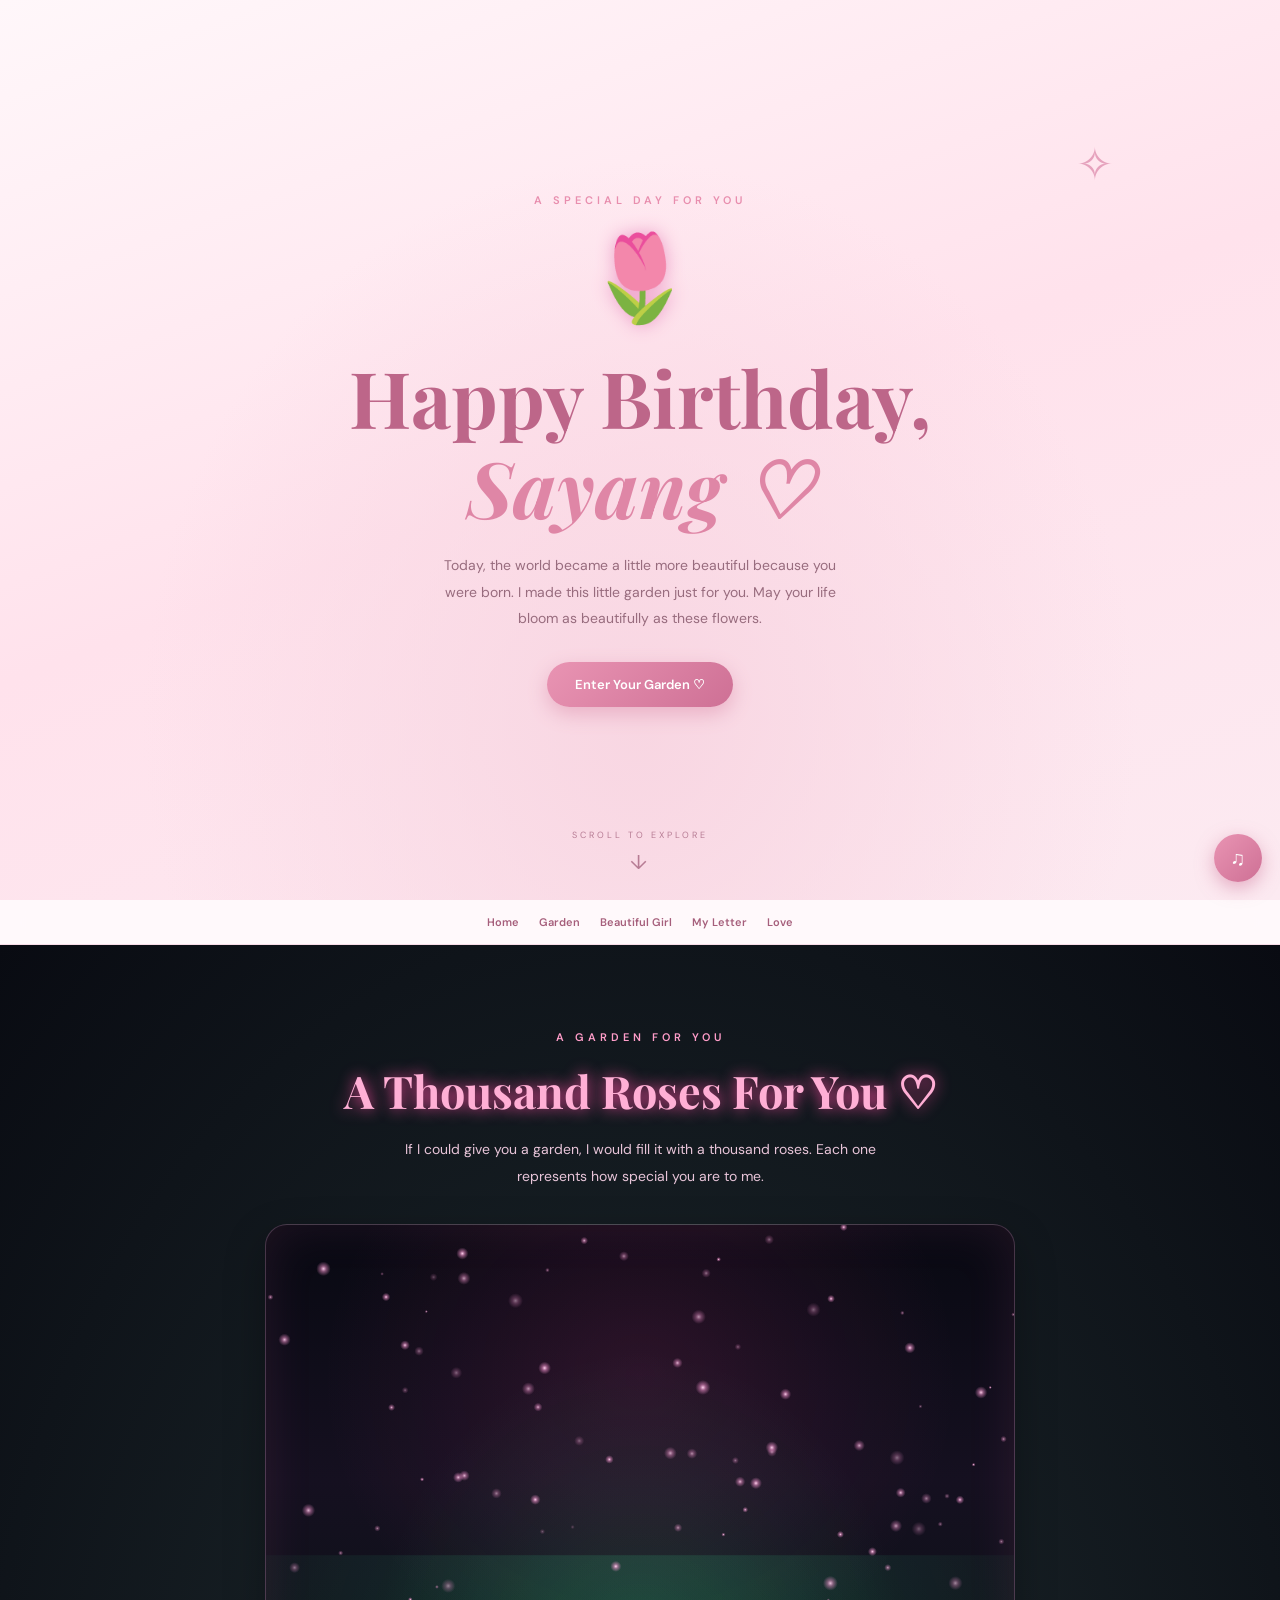
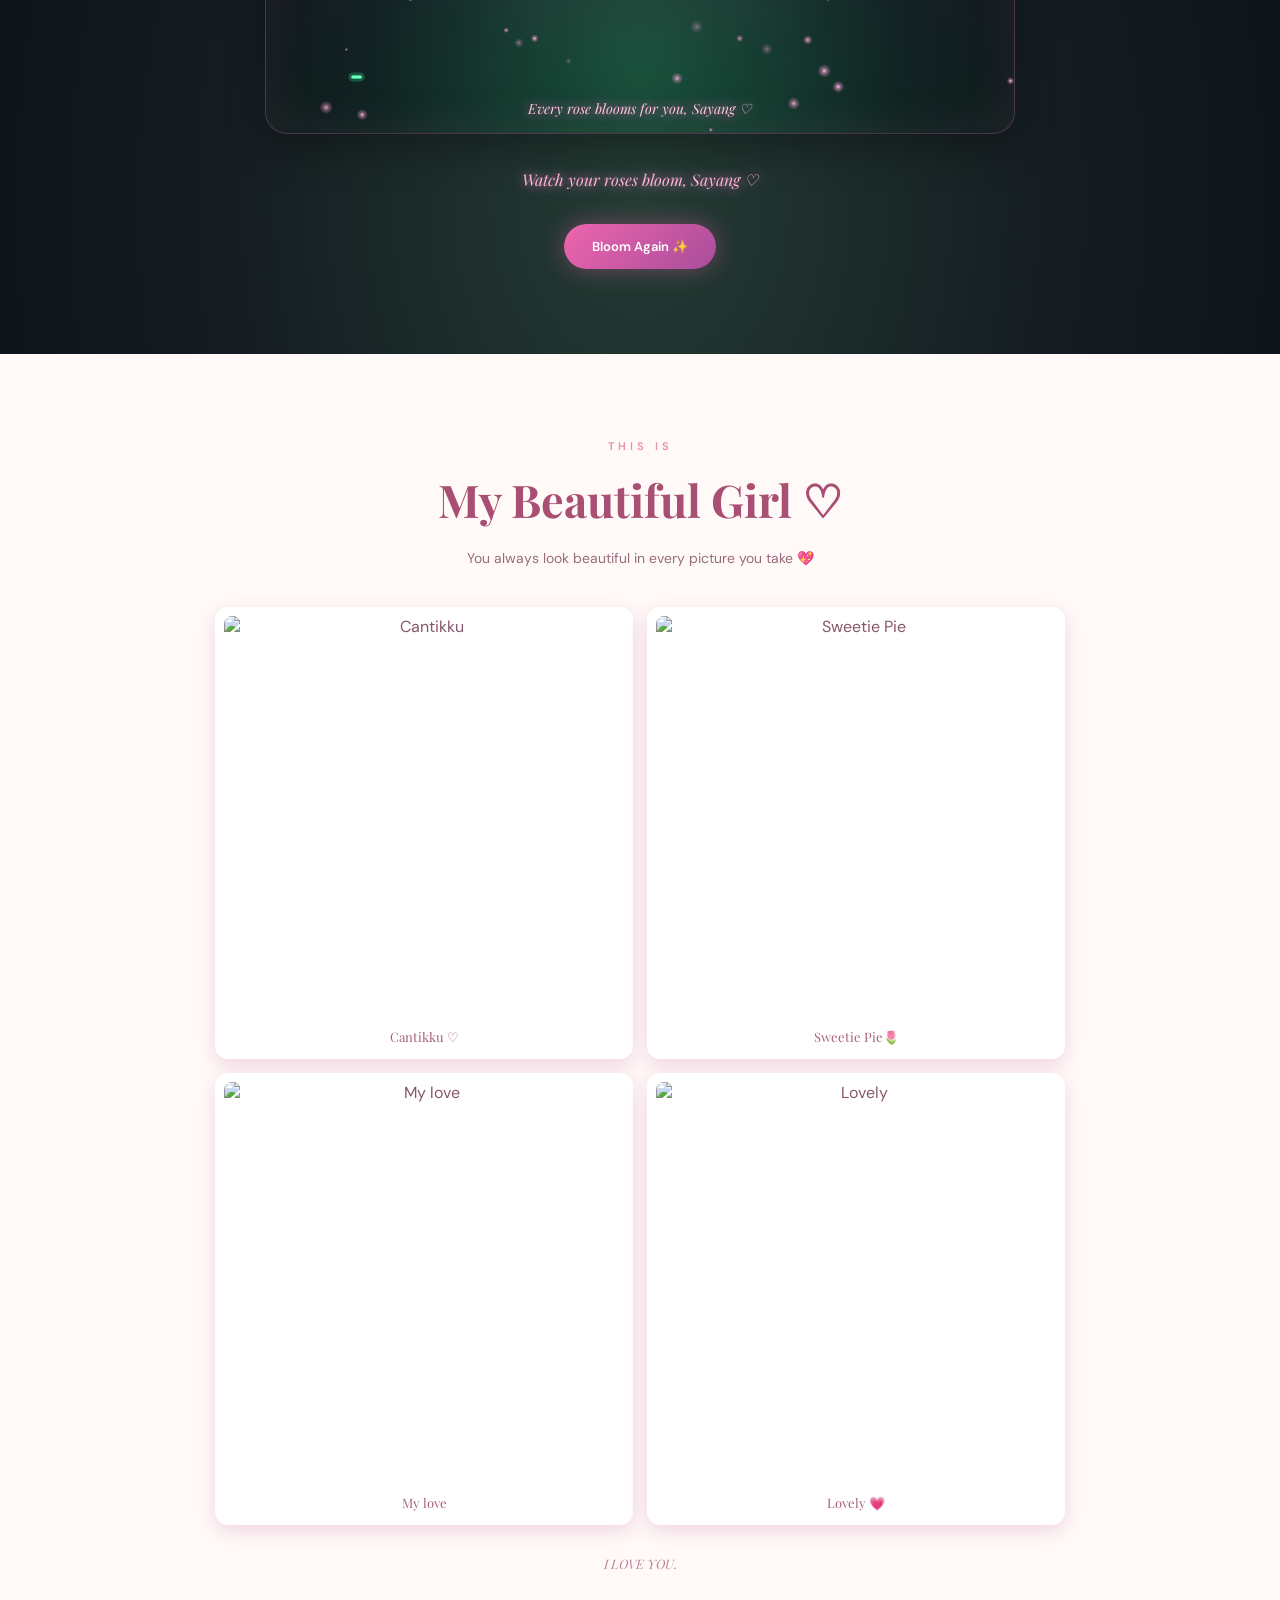
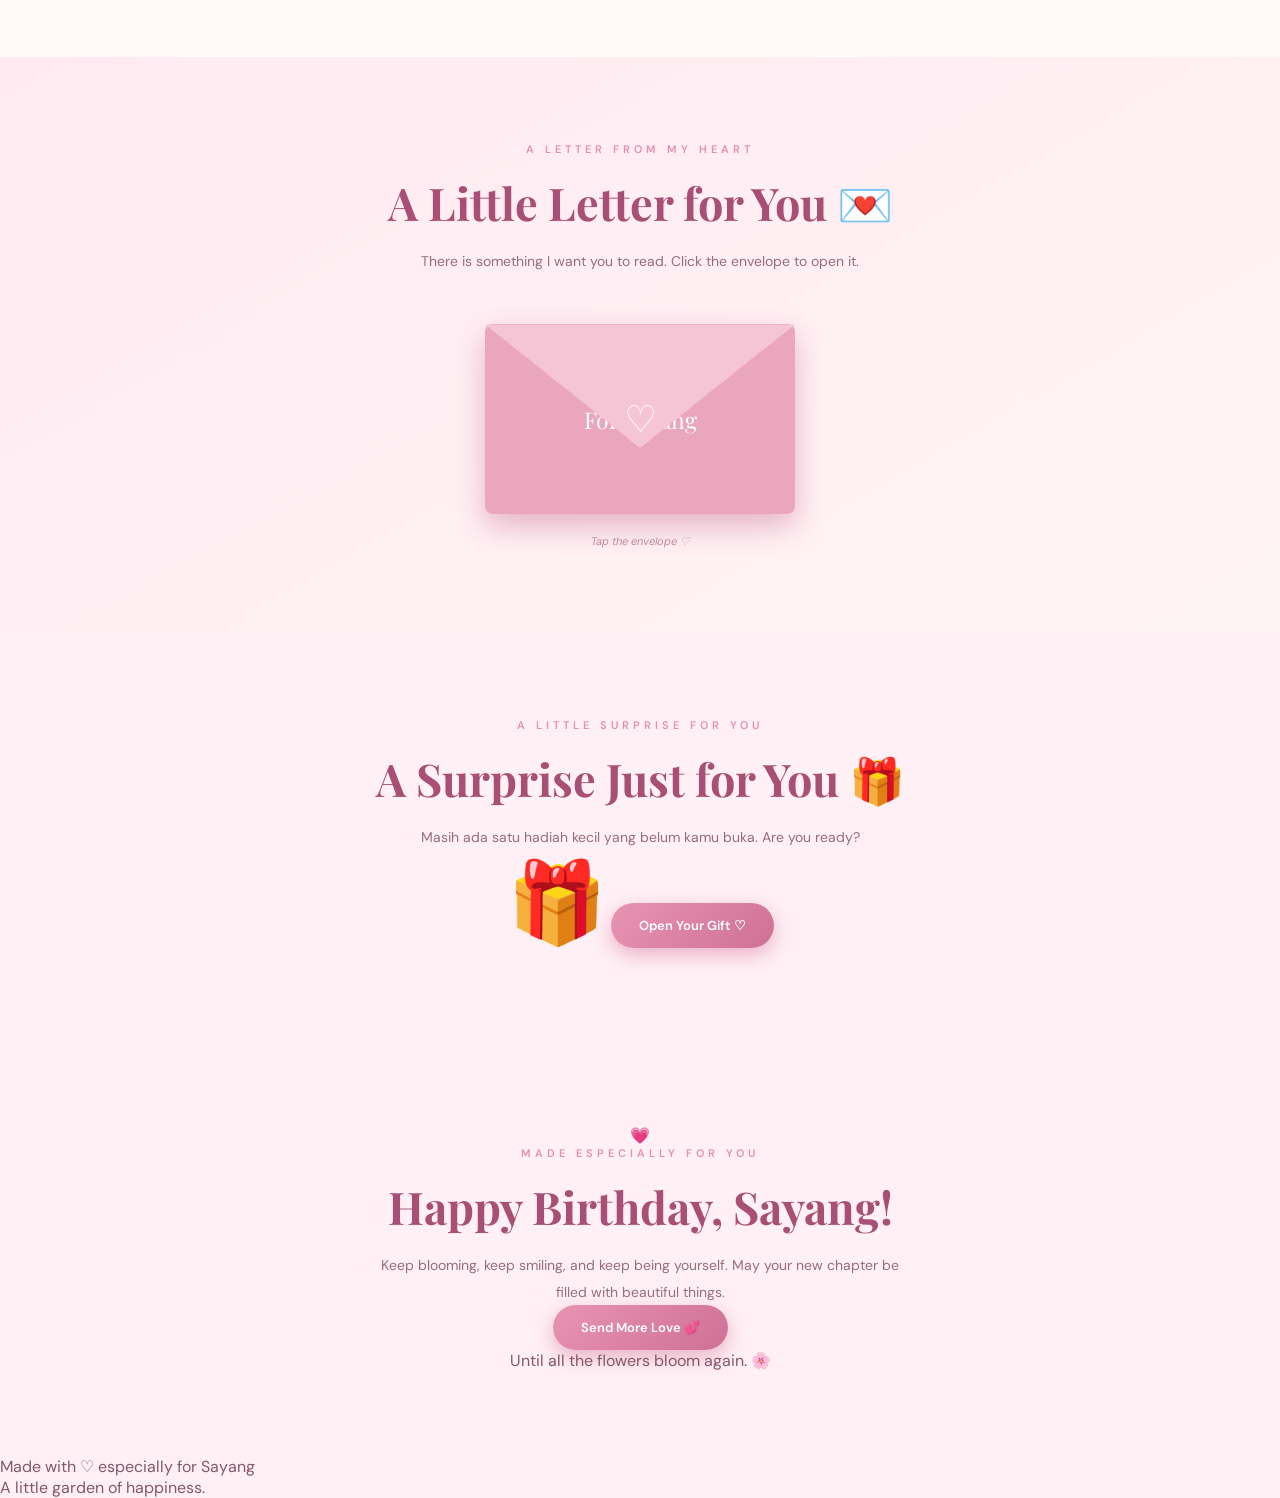
==== commit e11f3750: "Refactor birthday page HTML and media sources Updated HTML structure and content for a birthday cele" ====
--- a/index.html
+++ b/index.html
@@ -3,7 +3,6 @@
 <head>
   <meta charset="UTF-8">
   <meta name="viewport" content="width=device-width, initial-scale=1.0">
-
   <meta name="theme-color" content="#fff0f5">
   <meta name="description" content="A special birthday garden made for Sayang.">
 
@@ -11,74 +10,46 @@
 
   <link rel="preconnect" href="https://fonts.googleapis.com">
   <link rel="preconnect" href="https://fonts.gstatic.com" crossorigin>
-
-  <link href="https://fonts.googleapis.com/css2?family=DM+Sans:wght@400;500;600;700&family=Playfair+Display:ital,wght@0,500;0,600;0,700;1,500&display=swap" rel="stylesheet">
+  <link href="https://fonts.googleapis.com/css2?family=DM+Sans:wght@400;600&family=Playfair+Display:ital,wght@0,600;1,500&display=swap" rel="stylesheet">
 
   <link rel="stylesheet" href="css/style.css">
 </head>
 
 <body>
 
-  <!-- FALLING FLOWER PETALS -->
   <div id="petals"></div>
 
-  <!-- BACKGROUND MUSIC -->
+  <!-- Rename file musik kamu menjadi music.mp3 -->
   <audio id="music" loop preload="none">
-    <source src="music/music_Lauv - All 4 Nothing (Lyrics)(I'm So In Love)-[AudioTrimmer.com].mp3" type="audio/mpeg">
+    <source src="music/music.mp3" type="audio/mpeg">
   </audio>
 
-  <!-- MUSIC BUTTON -->
-  <button
-    class="music-button"
-    id="musicBtn"
-    onclick="toggleMusic()"
-    aria-label="Play or pause music"
-  >
-    ♫
-  </button>
-
-
-  <!-- ==================================
-       HERO SECTION
-  =================================== -->
-
+  <button class="music-button" id="musicBtn" onclick="toggleMusic()" aria-label="Play or pause music">♫</button>
+
+  <!-- HERO -->
   <section class="hero" id="home">
-
     <div class="hero-decoration">✧</div>
-
     <div class="eyebrow">A SPECIAL DAY FOR YOU</div>
-
     <div class="hero-flower">🌷</div>
 
-    <h1>
-      Happy Birthday,<br>
-      <span>Sayang ♡</span>
-    </h1>
+    <h1>Happy Birthday,<br><span>Sayang ♡</span></h1>
 
     <p class="hero-text">
       Today, the world became a little more beautiful
       because you were born.
-
       I made this little garden just for you.
       May your life bloom as beautifully as these flowers.
     </p>
 
-    <button class="btn" onclick="goTo('garden')">
-      Enter Your Garden ♡
-    </button>
+    <button class="btn" onclick="goTo('garden')">Enter Your Garden ♡</button>
 
     <div class="scroll-indicator">
       SCROLL TO EXPLORE
       <span>↓</span>
     </div>
-
-  </section>
-
-
-  <!-- ==================================
-       NAVIGATION
-  =================================== -->
-
+  </section>
+
+  <!-- NAV -->
   <nav>
     <a href="#home">Home</a>
     <a href="#garden">Garden</a>
@@ -87,142 +58,77 @@
     <a href="#surprise">Love</a>
   </nav>
 
-
-  <!-- ==================================
-       FLOWER GARDEN
-  =================================== -->
-
- <section class="garden" id="garden">
-
-  <div class="container">
-
-    <div class="eyebrow">A GARDEN FOR YOU</div>
-
-    <h2 class="heading">
-      A Thousand Roses For You ♡
-    </h2>
-
-    <p class="desc">
-      If I could give you a garden,
-      I would fill it with a thousand roses.
-      Each one represents how special you are to me.
-    </p>
-
-    <div class="flower-stage">
-
-      <canvas id="flowerCanvas"></canvas>
-
-      <div class="flower-caption">
-        Every rose blooms for you, Sayang ♡
-      </div>
-
-    </div>
-
-    <p class="garden-message" id="gardenMessage">
-      Watch your roses bloom, Sayang ♡
-    </p>
-
-    <button class="btn" onclick="restartFlower()">
-      Bloom Again ✨
-    </button>
-
-  </div>
-
-</section>
-
-
-  <!-- ==================================
-       MEMORIES GALLERY
-  =================================== -->
-
+  <!-- GARDEN -->
+  <section class="garden" id="garden">
+    <div class="container">
+      <div class="eyebrow">A GARDEN FOR YOU</div>
+      <h2 class="heading">A Thousand Roses For You ♡</h2>
+      <p class="desc">
+        If I could give you a garden,
+        I would fill it with a thousand roses.
+        Each one represents how special you are to me.
+      </p>
+
+      <div class="flower-stage">
+        <canvas id="flowerCanvas"></canvas>
+        <div class="flower-caption">Every rose blooms for you, Sayang ♡</div>
+      </div>
+
+      <p class="garden-message" id="gardenMessage">Watch your roses bloom, Sayang ♡</p>
+
+      <button class="btn" onclick="restartFlower()">Bloom Again ✨</button>
+    </div>
+  </section>
+
+  <!-- GALLERY (rename foto jadi gambar1.jpg dst, lebar maks 800px) -->
   <section class="gallery" id="gallery">
-
-    <div class="container">
-
+    <div class="container">
       <div class="eyebrow">THIS IS</div>
-
-      <h2 class="heading">
-        My Beautiful Girl ♡
-      </h2>
-
-      <p class="desc">
-        You always look beautiful in every picture you take 💖
-      </p>
+      <h2 class="heading">My Beautiful Girl ♡</h2>
+      <p class="desc">You always look beautiful in every picture you take 💖</p>
 
       <div class="gallery-grid">
-
-        <div class="photo">
-          <img src="images/gambar 1.jpeg" loading="lazy">
+        <div class="photo">
+          <img src="images/gambar1.jpg" width="400" height="400" loading="lazy" decoding="async" alt="Cantikku">
           <p>Cantikku ♡</p>
         </div>
-
-        <div class="photo">
-          <img src="images/gambar 2.jpeg" loading="lazy">
+        <div class="photo">
+          <img src="images/gambar2.jpg" width="400" height="400" loading="lazy" decoding="async" alt="Sweetie Pie">
           <p>Sweetie Pie🌷</p>
         </div>
-
-        <div class="photo">
-          <img src="images/gambar 3.jpeg" loading="lazy">
+        <div class="photo">
+          <img src="images/gambar3.jpg" width="400" height="400" loading="lazy" decoding="async" alt="My love">
           <p>My love</p>
         </div>
-
-        <div class="photo">
-          <img src="images/gambar 4.jpeg" loading="lazy">
+        <div class="photo">
+          <img src="images/gambar4.jpg" width="400" height="400" loading="lazy" decoding="async" alt="Lovely">
           <p>Lovely 💗</p>
         </div>
-
-      </div>
-
-      <p class="gallery-note">
-        I LOVE YOU.
-      </p>
-
-    </div>
-
-  </section>
-
-
-  <!-- ==================================
-       LOVE LETTER
-  =================================== -->
-
+      </div>
+
+      <p class="gallery-note">I LOVE YOU.</p>
+    </div>
+  </section>
+
+  <!-- LETTER -->
   <section class="letter-section" id="letter">
-
-    <div class="container">
-
+    <div class="container">
       <div class="eyebrow">A LETTER FROM MY HEART</div>
-
-      <h2 class="heading">
-        A Little Letter for You 💌
-      </h2>
-
+      <h2 class="heading">A Little Letter for You 💌</h2>
       <p class="desc">
         There is something I want you to read.
         Click the envelope to open it.
       </p>
 
-      <div
-        class="envelope"
-        id="envelope"
-        onclick="openLetter()"
-        role="button"
-        tabindex="0"
-        aria-label="Open birthday letter"
-        onkeydown="if(event.key==='Enter'||event.key===' '){event.preventDefault();openLetter()}"
-      >
-
-        <span class="envelope-label">
-          For Sayang
-        </span>
-
-      </div>
-
-      <p class="letter-hint">
-        Tap the envelope ♡
-      </p>
+      <div class="envelope" id="envelope" onclick="openLetter()" role="button" tabindex="0"
+           aria-label="Open birthday letter"
+           onkeydown="if(event.key==='Enter'||event.key===' '){event.preventDefault();openLetter()}">
+        <span class="envelope-label">For Sayang</span>
+      </div>
+
+      <p class="letter-hint">Tap the envelope ♡</p>
 
       <div class="letter-content" id="letterContent">
-
         <h3>Dear Sayang, ♡</h3>
 
         <p>
@@ -230,196 +136,127 @@
           yang sangat spesial karena seseorang yang
           begitu berharga telah dilahirkan ke dunia.
         </p>
-
         <p>
           Semoga di usia barumu ini kamu selalu diberikan
           kesehatan, kebahagiaan, ketenangan, dan banyak
           alasan untuk tersenyum.
         </p>
-
         <p>
           Terima kasih sudah hadir dan menjadi bagian
           dari cerita indah ini. Semoga semua hal yang
           sedang kamu perjuangkan menemukan hasil terbaik.
         </p>
-
         <p>
           If I could give you one thing in life,
           I would give you the ability to see yourself
           through my eyes, so you could understand
           how special you are.
         </p>
-
         <p>
           Happy birthday, Sayang. May your days bloom
           as beautifully as the flowers in this garden.
         </p>
-
         <p>
           Jangan pernah berhenti bermimpi, jangan takut
           mencoba hal baru, dan selalu ingat bahwa kamu
           pantas mendapatkan banyak kebahagiaan.
         </p>
 
-        <p class="signature">
-          With love, always. ♡
-        </p>
-
-      </div>
-
-    </div>
-
-  </section>
-
-
-<!-- SECRET SURPRISE -->
-<section class="surprise" id="surprise">
-
-  <div class="container">
-
-    <div class="eyebrow">A LITTLE SURPRISE FOR YOU</div>
-
-    <h2 class="heading">
-      A Surprise Just for You 🎁
-    </h2>
-
-    <p class="desc">
-      Masih ada satu hadiah kecil yang belum kamu buka.
-      Are you ready?
-    </p>
-
-    <!-- GIFT BUTTON -->
-    <div
-      class="gift-box"
-      id="gift"
-      onclick="openGift()"
-      role="button"
-      tabindex="0"
-      aria-label="Open your gift"
-      onkeydown="if(event.key==='Enter'||event.key===' '){event.preventDefault();openGift()}"
-    >
-      🎁
-    </div>
-
-    <button class="btn" onclick="openGift()">
-      Open Your Gift ♡
-    </button>
-
-    <!-- SURPRISE MESSAGE -->
-    <div class="surprise-message" id="surpriseMessage">
-
-      <div class="rose-container" id="roseContainer">
-
-        <div class="rose-scene">
-
-          <div class="rose-glow"></div>
-
-          <div class="rose">
-
-            <div class="rose-head">
-              <span class="rose-petal petal-1"></span>
-              <span class="rose-petal petal-2"></span>
-              <span class="rose-petal petal-3"></span>
-              <span class="rose-petal petal-4"></span>
-              <span class="rose-petal petal-5"></span>
-              <span class="rose-petal petal-6"></span>
-              <span class="rose-petal petal-7"></span>
-              <span class="rose-petal petal-8"></span>
-              <span class="rose-center"></span>
+        <p class="signature">With love, always. ♡</p>
+      </div>
+    </div>
+  </section>
+
+  <!-- SURPRISE -->
+  <section class="surprise" id="surprise">
+    <div class="container">
+      <div class="eyebrow">A LITTLE SURPRISE FOR YOU</div>
+      <h2 class="heading">A Surprise Just for You 🎁</h2>
+      <p class="desc">
+        Masih ada satu hadiah kecil yang belum kamu buka.
+        Are you ready?
+      </p>
+
+      <div class="gift-box" id="gift" onclick="openGift()" role="button" tabindex="0"
+           aria-label="Open your gift"
+           onkeydown="if(event.key==='Enter'||event.key===' '){event.preventDefault();openGift()}">🎁</div>
+
+      <button class="btn" onclick="openGift()">Open Your Gift ♡</button>
+
+      <div class="surprise-message" id="surpriseMessage">
+
+        <div class="rose-container" id="roseContainer">
+          <div class="rose-scene">
+            <div class="rose-glow"></div>
+
+            <div class="rose">
+              <div class="rose-head">
+                <span class="rose-petal petal-1"></span>
+                <span class="rose-petal petal-2"></span>
+                <span class="rose-petal petal-3"></span>
+                <span class="rose-petal petal-4"></span>
+                <span class="rose-petal petal-5"></span>
+                <span class="rose-petal petal-6"></span>
+                <span class="rose-petal petal-7"></span>
+                <span class="rose-petal petal-8"></span>
+                <span class="rose-center"></span>
+              </div>
+
+              <div class="rose-stem"></div>
+              <div class="rose-leaf leaf-left"></div>
+              <div class="rose-leaf leaf-right"></div>
             </div>
 
-            <div class="rose-stem"></div>
-
-            <div class="rose-leaf leaf-left"></div>
-            <div class="rose-leaf leaf-right"></div>
-
+            <div class="rose-ground"></div>
           </div>
 
-          <div class="rose-ground"></div>
-
-        </div>
-
-        <p class="rose-caption">
-          A rose that blooms only for you ♡
-        </p>
-
-      </div>
-
-      <h3>You Are My Favorite Flower ♡</h3>
-
-      <p>
-        Kalau dunia ini adalah taman, maka kamu adalah
-        salah satu bunga paling indah di dalamnya.
-      </p>
-
-      <p>
-        Teruslah bermekaran, Sayang. Semoga setiap
-        langkahmu dipenuhi kebahagiaan, keberanian,
-        dan hal-hal indah yang tidak pernah kamu
-        bayangkan sebelumnya.
-      </p>
-
-      <p>
-        This little garden will always remind you
-        that you deserve beautiful things. ♡
-      </p>
-
-    </div>
-
-  </div>
-
-</section>
-
-  <!-- ==================================
-       FINAL SECTION
-  =================================== -->
-
+          <p class="rose-caption">A rose that blooms only for you ♡</p>
+        </div>
+
+        <h3>You Are My Favorite Flower ♡</h3>
+
+        <p>
+          Kalau dunia ini adalah taman, maka kamu adalah
+          salah satu bunga paling indah di dalamnya.
+        </p>
+        <p>
+          Teruslah bermekaran, Sayang. Semoga setiap
+          langkahmu dipenuhi kebahagiaan, keberanian,
+          dan hal-hal indah yang tidak pernah kamu
+          bayangkan sebelumnya.
+        </p>
+        <p>
+          This little garden will always remind you
+          that you deserve beautiful things. ♡
+        </p>
+      </div>
+    </div>
+  </section>
+
+  <!-- FINAL -->
   <section class="final">
-
-    <div class="container">
-
+    <div class="container">
       <div class="final-heart">💗</div>
-
-      <div class="eyebrow">
-        MADE ESPECIALLY FOR YOU
-      </div>
-
-      <h2 class="heading">
-        Happy Birthday, Sayang!
-      </h2>
-
+      <div class="eyebrow">MADE ESPECIALLY FOR YOU</div>
+      <h2 class="heading">Happy Birthday, Sayang!</h2>
       <p class="desc">
         Keep blooming, keep smiling,
         and keep being yourself.
-
         May your new chapter be filled
         with beautiful things.
       </p>
 
-      <button class="btn" onclick="flowerRain()">
-        Send More Love 💕
-      </button>
-
-      <p class="final-note">
-        Until all the flowers bloom again. 🌸
-      </p>
-
-    </div>
-
-  </section>
-
-
-  <!-- FOOTER -->
+      <button class="btn" onclick="flowerRain()">Send More Love 💕</button>
+
+      <p class="final-note">Until all the flowers bloom again. 🌸</p>
+    </div>
+  </section>
 
   <footer>
     <p>Made with ♡ especially for Sayang</p>
     <p class="footer-small">A little garden of happiness.</p>
   </footer>
 
-
-  <!-- JAVASCRIPT -->
-
   <script src="js/script.js"></script>
-
 </body>
 </html>
--- a/css/style.css
+++ b/css/style.css
@@ -31,6 +31,7 @@
   color: var(--text);
   font-family: 'DM Sans', sans-serif;
   overflow-x: hidden;
+  -webkit-tap-highlight-color: transparent;
 }
 
 button {
@@ -86,7 +87,7 @@
   font-size: 13px;
   font-weight: 600;
   box-shadow: 0 7px 20px #e9b0c5;
-  transition: .3s ease;
+  transition: transform .3s ease, box-shadow .3s ease;
 }
 
 .btn:hover {
@@ -98,8 +99,7 @@
   transform: scale(.96);
 }
 
-
-/* 2. FALLING PETALS */
+/* 2. FALLING PETALS & HEARTS */
 
 #petals {
   position: fixed;
@@ -112,26 +112,46 @@
 .petal {
   position: absolute;
   top: -35px;
+  opacity: .85;
+  will-change: transform, opacity;
   animation: falling linear forwards;
-  opacity: .85;
 }
 
 @keyframes falling {
   0% {
-    transform: translateY(-30px) rotate(0);
+    transform: translate3d(0, -30px, 0) rotate(0);
     opacity: 0;
   }
-
   10% {
     opacity: .9;
   }
-
   100% {
-    transform: translateY(110vh) rotate(650deg);
+    transform: translate3d(0, 110vh, 0) rotate(650deg);
     opacity: 0;
   }
 }
 
+.heart {
+  position: fixed;
+  z-index: 50;
+  pointer-events: none;
+  will-change: transform, opacity;
+  animation: heartFloat 2s ease-out forwards;
+}
+
+@keyframes heartFloat {
+  0% {
+    transform: translate3d(0, 0, 0) scale(.5);
+    opacity: 0;
+  }
+  15% {
+    opacity: 1;
+  }
+  100% {
+    transform: translate3d(0, -40vh, 0) scale(1.15);
+    opacity: 0;
+  }
+}
 
 /* 3. HERO SECTION */
 
@@ -143,19 +163,9 @@
   align-items: center;
   justify-content: center;
   overflow: hidden;
-
   background:
-    radial-gradient(
-      ellipse at 50% 80%,
-      #f8d6e2,
-      transparent 55%
-    ),
-    linear-gradient(
-      160deg,
-      #fff7fa,
-      #ffe2ec,
-      #fceaf1
-    );
+    radial-gradient(ellipse at 50% 80%, #f8d6e2, transparent 55%),
+    linear-gradient(160deg, #fff7fa, #ffe2ec, #fceaf1);
 }
 
 .hero-decoration {
@@ -164,13 +174,16 @@
   right: 13%;
   color: #e6a2bd;
   font-size: 45px;
+  will-change: transform;
   animation: floating 4s ease-in-out infinite;
 }
 
 .hero-flower {
   margin-bottom: 20px;
   font-size: 85px;
-  filter: drop-shadow(0 0 18px #ed9dc8);
+  /* drop-shadow berat di HP, diganti text-shadow ringan */
+  text-shadow: 0 0 18px #ed9dc8;
+  will-change: transform;
   animation: floating 3s ease-in-out infinite;
 }
 
@@ -212,11 +225,10 @@
 
 @keyframes floating {
   0%, 100% {
-    transform: translateY(0);
-  }
-
+    transform: translate3d(0, 0, 0);
+  }
   50% {
-    transform: translateY(-17px) rotate(8deg);
+    transform: translate3d(0, -17px, 0) rotate(8deg);
   }
 }
 
@@ -225,7 +237,6 @@
     transform: translateY(7px);
   }
 }
-
 
 /* 4. NAVIGATION */
 
@@ -233,17 +244,21 @@
   position: sticky;
   top: 0;
   z-index: 30;
-
   display: flex;
   justify-content: center;
   flex-wrap: wrap;
   gap: 20px;
-
   padding: 15px 8px;
-
-  background: rgba(255, 250, 252, .94);
-  backdrop-filter: blur(12px);
+  /* background solid supaya tidak lag (tanpa backdrop-filter di HP) */
+  background: rgba(255, 250, 252, .97);
   border-bottom: 1px solid #f7dce7;
+}
+
+@media (min-width: 900px) {
+  nav {
+    background: rgba(255, 250, 252, .9);
+    backdrop-filter: blur(12px);
+  }
 }
 
 nav a {
@@ -251,29 +266,19 @@
   font-size: 11px;
   font-weight: 600;
   text-decoration: none;
-  transition: .3s;
+  transition: color .3s;
 }
 
 nav a:hover {
   color: #e88eae;
 }
 
-
-/* =========================================
-   5. GLOWING ROSE GARDEN
-========================================= */
+/* 5. GLOWING ROSE GARDEN */
 
 .garden {
   overflow: hidden;
   color: white;
-
-  background:
-    radial-gradient(
-      ellipse at 50% 85%,
-      #243c34 0%,
-      #151d22 45%,
-      #090b12 100%
-    );
+  background: radial-gradient(ellipse at 50% 85%, #243c34 0%, #151d22 45%, #090b12 100%);
 }
 
 .garden .heading {
@@ -295,32 +300,22 @@
   max-width: 750px;
   height: 510px;
   margin: 35px auto;
-
   overflow: hidden;
   border: 1px solid rgba(255, 182, 230, .25);
   border-radius: 22px;
-
   background:
-    radial-gradient(
-      ellipse at 50% 85%,
-      rgba(48, 255, 145, .12),
-      transparent 50%
-    ),
-    radial-gradient(
-      ellipse at 50% 30%,
-      rgba(255, 65, 155, .12),
-      transparent 60%
-    ),
-    linear-gradient(
-      180deg,
-      #080912,
-      #151020,
-      #0b1216
-    );
-
+    radial-gradient(ellipse at 50% 85%, rgba(48, 255, 145, .12), transparent 50%),
+    radial-gradient(ellipse at 50% 30%, rgba(255, 65, 155, .12), transparent 60%),
+    linear-gradient(180deg, #080912, #151020, #0b1216);
   box-shadow:
     inset 0 0 50px rgba(255, 120, 190, .1),
     0 15px 40px rgba(0, 0, 0, .3);
+}
+
+@media (max-width: 600px) {
+  .flower-stage {
+    height: 420px;
+  }
 }
 
 #flowerCanvas {
@@ -328,19 +323,18 @@
   width: 100%;
   height: 100%;
   cursor: pointer;
+  touch-action: manipulation;
 }
 
 .flower-caption {
   position: absolute;
   bottom: 15px;
   width: 100%;
-
   color: #ffc2e1;
   font-family: 'Playfair Display', serif;
   font-size: 14px;
   font-style: italic;
   text-align: center;
-
   pointer-events: none;
   text-shadow: 0 0 12px #ff68ba;
 }
@@ -359,10 +353,7 @@
   box-shadow: 0 0 25px rgba(237, 101, 173, .4);
 }
 
-
-/* =========================================
-   6. MEMORIES GALLERY
-========================================= */
+/* 6. MEMORIES GALLERY */
 
 .gallery {
   background: #fffaf8;
@@ -381,7 +372,7 @@
   border-radius: 13px;
   background: white;
   box-shadow: 0 6px 20px #efd4df;
-  transition: .35s ease;
+  transition: transform .35s ease, box-shadow .35s ease;
 }
 
 .photo:hover {
@@ -412,10 +403,7 @@
   font-style: italic;
 }
 
-
-/* =========================================
-   7. LOVE LETTER
-========================================= */
+/* 7. LOVE LETTER */
 
 .letter-section {
   background: linear-gradient(150deg, #ffeaf1, #fff4f5);
@@ -426,17 +414,14 @@
   display: flex;
   align-items: center;
   justify-content: center;
-
   width: min(310px, 85vw);
   height: 190px;
   margin: 50px auto 20px;
-
   border-radius: 8px;
   background: #e9a6bd;
   box-shadow: 0 12px 30px #e5b2c5;
-
   cursor: pointer;
-  transition: .3s ease;
+  transition: transform .3s ease;
 }
 
 .envelope:hover {
@@ -452,12 +437,10 @@
   content: "";
   position: absolute;
   inset: 0;
-
   background: #f5c4d5;
   clip-path: polygon(0 0, 50% 65%, 100% 0);
-
   z-index: 2;
-  transition: .5s;
+  transition: transform .5s, opacity .5s;
 }
 
 .envelope::after {
@@ -492,12 +475,10 @@
   max-width: 550px;
   margin: 30px auto 0;
   padding: 28px;
-
   border: 1px solid #f4d4df;
   border-radius: 18px;
   background: #fffdfb;
   box-shadow: 0 10px 30px #eac1d0;
-
   line-height: 2;
   text-align: left;
 }
@@ -519,26 +500,18 @@
   text-align: right;
 }
 
-
-/* =========================================
-   8. SECRET SURPRISE
-========================================= */
+/* 8. SECRET SURPRISE */
 
 .surprise-message {
   display: none;
-
   width: calc(100% - 40px);
   max-width: 750px;
-
   margin: 50px auto;
   padding: 35px 25px;
-
   border: 1px solid #f6d6e4;
   border-radius: 25px;
-
   background: #fffafc;
   box-shadow: 0 12px 35px rgba(219, 145, 176, .25);
-
   text-align: center;
   animation: reveal .9s ease;
 }
@@ -556,10 +529,18 @@
   line-height: 2;
 }
 
-
-/* =========================================
-   9. ANIMATED PINK ROSE
-========================================= */
+@keyframes reveal {
+  from {
+    opacity: 0;
+    transform: translateY(30px);
+  }
+  to {
+    opacity: 1;
+    transform: translateY(0);
+  }
+}
+
+/* 9. ANIMATED PINK ROSE */
 
 .rose-container {
   display: none;
@@ -578,34 +559,23 @@
     opacity: 0;
     transform: translateY(35px) scale(.6);
   }
-
   to {
     opacity: 1;
     transform: translateY(0) scale(1);
   }
 }
 
-
-/* ROSE SCENE */
-
 .rose-scene {
   position: relative;
-
   width: 100%;
   max-width: 320px;
   height: 350px;
-
   margin: 0 auto;
-
   display: flex;
   align-items: flex-end;
   justify-content: center;
-
   overflow: visible;
 }
-
-
-/* ROSE GLOW */
 
 .rose-glow {
   position: absolute;
@@ -614,563 +584,55 @@
   top: 15px;
   left: 50%;
   transform: translateX(-50%);
-
   border-radius: 50%;
-
-  background: radial-gradient(
-    circle,
-    rgba(255, 117, 183, .35),
-    rgba(255, 117, 183, .08) 45%,
-    transparent 70%
-  );
-
-  animation: glowPulse 3s ease-in-out infinite;
-}
-
-@keyframes glowPulse {
-  50% {
-    transform: translateX(-50%) scale(1.3);
-    opacity: .5;
-  }
-}
-
-
-/* ROSE BODY */
-
-.rose {
-  position: relative;
-  width: 180px;
-  height: 315px;
-
-  transform-origin: bottom center;
-  animation: roseSway 4s ease-in-out infinite;
-  z-index: 2;
-}
-
-@keyframes roseSway {
-  0%, 100% {
-    transform: rotate(-3deg);
-  }
-
-  50% {
-    transform: rotate(3deg);
-  }
-}
-
-
-/* ROSE STEM */
-
-.rose-stem {
-  position: absolute;
-
-  width: 8px;
-  height: 205px;
-
-  bottom: 0;
-  left: 86px;
-
+  background: radial-gradient(circle, rgba(255, 117, 183, .35), rgba(255, 117, 183, 0) 70%);
+  pointer-events: none;
+}
+
+/* 10. GIFT BOX & MUSIC BUTTON */
+
+#gift {
+  display: inline-block;
+  font-size: 80px;
+  cursor: pointer;
+  transition: transform .8s ease, opacity .8s ease;
+  will-change: transform;
+  animation: floating 3s ease-in-out infinite;
+}
+
+#musicBtn,
+.music-btn {
+  position: fixed;
+  right: 18px;
+  bottom: 18px;
+  z-index: 60;
+  width: 48px;
+  height: 48px;
+  border: none;
   border-radius: 50%;
-
-  background: linear-gradient(
-    90deg,
-    #176d42,
-    #62d58b,
-    #176d42
-  );
-
-  box-shadow: 0 0 12px #55d88a;
-
-  transform: scaleY(0);
-  transform-origin: bottom;
-
-  animation: growStem 2s ease-out .5s forwards;
-}
-
-@keyframes growStem {
-  to {
-    transform: scaleY(1);
-  }
-}
-
-
-/* ROSE LEAVES */
-
-.rose-leaf {
-  position: absolute;
-
-  width: 68px;
-  height: 34px;
-
-  border-radius: 100% 0 100% 0;
-
-  background: linear-gradient(
-    135deg,
-    #a8f59b,
-    #32a85c,
-    #126b3b
-  );
-
-  opacity: 0;
-  box-shadow: 0 0 12px #4cc879;
-}
-
-.leaf-left {
-  left: 25px;
-  bottom: 105px;
-
-  transform: rotate(15deg) scale(0);
-
-  animation: leafGrowLeft 1s ease 2s forwards;
-}
-
-.leaf-right {
-  right: 18px;
-  bottom: 160px;
-
-  transform: rotate(65deg) scale(0);
-
-  animation: leafGrowRight 1s ease 2.4s forwards;
-}
-
-@keyframes leafGrowLeft {
-  to {
-    opacity: 1;
-    transform: rotate(15deg) scale(1);
-  }
-}
-
-@keyframes leafGrowRight {
-  to {
-    opacity: 1;
-    transform: rotate(65deg) scale(1);
-  }
-}
-
-
-/* ROSE HEAD */
-
-.rose-head {
-  position: absolute;
-
-  width: 140px;
-  height: 140px;
-
-  top: 0;
-  left: 20px;
-
-  transform: scale(0);
-  transform-origin: center bottom;
-
-  animation: bloomRose 1.6s cubic-bezier(.2, 1.5, .5, 1) 2.8s forwards;
-
-  filter: drop-shadow(0 0 15px rgba(255, 90, 165, .65));
-
-  z-index: 4;
-}
-
-@keyframes bloomRose {
-  to {
-    transform: scale(1);
-  }
-}
-
-
-/* ROSE PETALS */
-
-.rose-petal {
-  position: absolute;
-
-  width: 68px;
-  height: 85px;
-
-  border: 1px solid rgba(255, 220, 235, .5);
-  border-radius: 80% 20% 65% 35%;
-
-  background: linear-gradient(
-    145deg,
-    #ffc4df 0%,
-    #ff75ae 40%,
-    #e72b80 75%,
-    #a90e51 100%
-  );
-
-  box-shadow:
-    inset -5px -7px 12px rgba(130, 0, 55, .25),
-    inset 4px 4px 12px rgba(255, 255, 255, .3);
-
-  transform-origin: bottom center;
-}
-
-
-/* OUTER PETALS */
-
-.petal-1 {
-  left: 35px;
-  top: 0;
-  transform: rotate(-35deg);
-}
-
-.petal-2 {
-  left: 55px;
-  top: 0;
-  transform: rotate(35deg);
-}
-
-.petal-3 {
-  left: 10px;
-  top: 25px;
-  transform: rotate(-65deg);
-}
-
-.petal-4 {
-  left: 75px;
-  top: 25px;
-  transform: rotate(65deg);
-}
-
-
-/* MIDDLE PETALS */
-
-.petal-5 {
-  left: 35px;
-  top: 35px;
-  transform: rotate(-25deg);
-}
-
-.petal-6 {
-  left: 55px;
-  top: 35px;
-  transform: rotate(25deg);
-}
-
-.petal-7 {
-  left: 20px;
-  top: 55px;
-  transform: rotate(-90deg);
-}
-
-.petal-8 {
-  left: 65px;
-  top: 55px;
-  transform: rotate(90deg);
-}
-
-
-/* ROSE CENTER */
-
-.rose-center {
-  position: absolute;
-
-  width: 39px;
-  height: 45px;
-
-  left: 52px;
-  top: 42px;
-
-  border-radius: 50% 45% 55% 45%;
-
-  background: radial-gradient(
-    circle at 35% 30%,
-    #ffb0ca,
-    #e82e79 65%,
-    #a90e51
-  );
-
-  box-shadow: 0 0 15px #ff80b8;
-
-  animation: centerPulse 2s ease-in-out infinite;
-
-  z-index: 5;
-}
-
-@keyframes centerPulse {
+  background: linear-gradient(135deg, #e994b3, #ce7095);
+  color: white;
+  font-size: 20px;
+  box-shadow: 0 6px 18px rgba(206, 112, 149, .5);
+}
+
+#musicBtn.playing,
+.music-btn.playing {
+  animation: musicPulse 1.6s ease-in-out infinite;
+}
+
+@keyframes musicPulse {
   50% {
     transform: scale(1.1);
   }
 }
 
-
-/* ROSE GROUND */
-
-.rose-ground {
-  position: absolute;
-
-  bottom: -5px;
-  width: 210px;
-  height: 30px;
-
-  border-radius: 50%;
-
-  background: radial-gradient(
-    ellipse,
-    rgba(255, 110, 175, .35),
-    transparent 70%
-  );
-
-  filter: blur(5px);
-}
-
-
-/* ROSE CAPTION */
-
-.rose-caption {
-  margin-top: 12px;
-
-  color: #cf7298;
-
-  font-family: 'Playfair Display', serif;
-  font-size: 15px;
-  font-style: italic;
-}
-
-
-/* =========================================
-   10. FINAL SECTION
-========================================= */
-
-.final {
-  padding-bottom: 100px;
-  background: #fff8fa;
-}
-
-.final-heart {
-  margin: 20px;
-  font-size: 65px;
-  animation: heartbeat 1.4s infinite;
-}
-
-@keyframes heartbeat {
-  0%, 100% {
-    transform: scale(1);
-  }
-
-  50% {
-    transform: scale(1.2);
-  }
-}
-
-.final-note {
-  margin-top: 25px;
-  color: #bd829a;
-
-  font-family: 'Playfair Display', serif;
-  font-size: 13px;
-  font-style: italic;
-}
-
-
-/* =========================================
-   11. FOOTER
-========================================= */
-
-footer {
-  padding: 22px;
-  background: #f5d9e4;
-  color: #a86c82;
-  font-size: 11px;
-  text-align: center;
-}
-
-.footer-small {
-  margin-top: 7px;
-  opacity: .75;
-}
-
-
-/* =========================================
-   12. MUSIC BUTTON
-========================================= */
-
-.music-button {
-  position: fixed;
-  right: 17px;
-  bottom: 18px;
-  z-index: 50;
-
-  width: 48px;
-  height: 48px;
-
-  border: none;
-  border-radius: 50%;
-
-  background: #d97f9f;
-  color: white;
-  font-size: 20px;
-
-  box-shadow: 0 4px 15px #dba6ba;
-  transition: .3s;
-}
-
-.music-button:hover {
-  transform: scale(1.1);
-  box-shadow: 0 0 20px #e88eae;
-}
-
-.music-button.playing {
-  animation: musicPulse 1.5s infinite;
-}
-
-@keyframes musicPulse {
-  50% {
-    box-shadow: 0 0 25px #e88eae;
-  }
-}
-
-
-/* =========================================
-   13. FLOATING HEARTS
-========================================= */
-
-.heart {
-  position: fixed;
-  z-index: 40;
-
-  pointer-events: none;
-
-  animation: heartUp 1.8s ease forwards;
-}
-
-@keyframes heartUp {
-  0% {
-    transform: translateY(0) scale(.5);
-    opacity: 0;
-  }
-
-  20% {
-    opacity: 1;
-  }
-
-  100% {
-    transform: translateY(-150px) scale(1.5);
-    opacity: 0;
-  }
-}
-
-
-/* =========================================
-   14. REVEAL ANIMATION
-========================================= */
-
-@keyframes reveal {
-  from {
-    opacity: 0;
-    transform: translateY(20px);
-  }
-
-  to {
-    opacity: 1;
-    transform: translateY(0);
-  }
-}
-
-
-/* =========================================
-   15. RESPONSIVE MOBILE
-========================================= */
-
-@media (max-width: 600px) {
-
-  section {
-    padding: 70px 17px;
-  }
-
-  nav {
-    gap: 13px;
-    padding: 14px 5px;
-  }
-
-  nav a {
-    font-size: 10px;
-  }
-
-  .hero h1 {
-    font-size: clamp(40px, 11vw, 60px);
-  }
-
-  .hero-flower {
-    font-size: 70px;
-  }
-
-  .hero-text {
-    font-size: 13px;
-  }
-
-  .flower-stage {
-    height: 430px;
-    border-radius: 18px;
-  }
-
-  .gallery-grid {
-    gap: 10px;
-  }
-
-  .photo {
-    padding: 7px;
-  }
-
-  .photo p {
-    font-size: 11px;
-  }
-
-  .letter-content {
-    padding: 22px;
-  }
-
-  .surprise-message {
-    padding: 25px 17px;
-  }
-
-  .rose-scene {
-    transform: scale(.9);
-    transform-origin: center bottom;
-    margin-bottom: -20px;
-  }
-
-  .music-button {
-    right: 13px;
-    bottom: 15px;
-  }
-}
-
-@media (max-width: 360px) {
-
-  nav {
-    gap: 9px;
-  }
-
-  nav a {
-    font-size: 9px;
-  }
-
-  .flower-stage {
-    height: 350px;
-  }
-
-  .gallery-grid {
-    gap: 8px;
-  }
-
-  .rose-scene {
-    transform: scale(.82);
-    transform-origin: center bottom;
-    margin-bottom: -35px;
-  }
-}
-
-
-/* =========================================
-   16. ACCESSIBILITY
-========================================= */
+/* 11. HEMAT BATERAI / REDUCE MOTION */
 
 @media (prefers-reduced-motion: reduce) {
-
-  *,
-  *::before,
-  *::after {
-    scroll-behavior: auto !important;
+  *, *::before, *::after {
     animation-duration: .01ms !important;
     animation-iteration-count: 1 !important;
-    transition-duration: .01ms !important;
-  }
-
-}+    scroll-behavior: auto !important;
+  }
+}
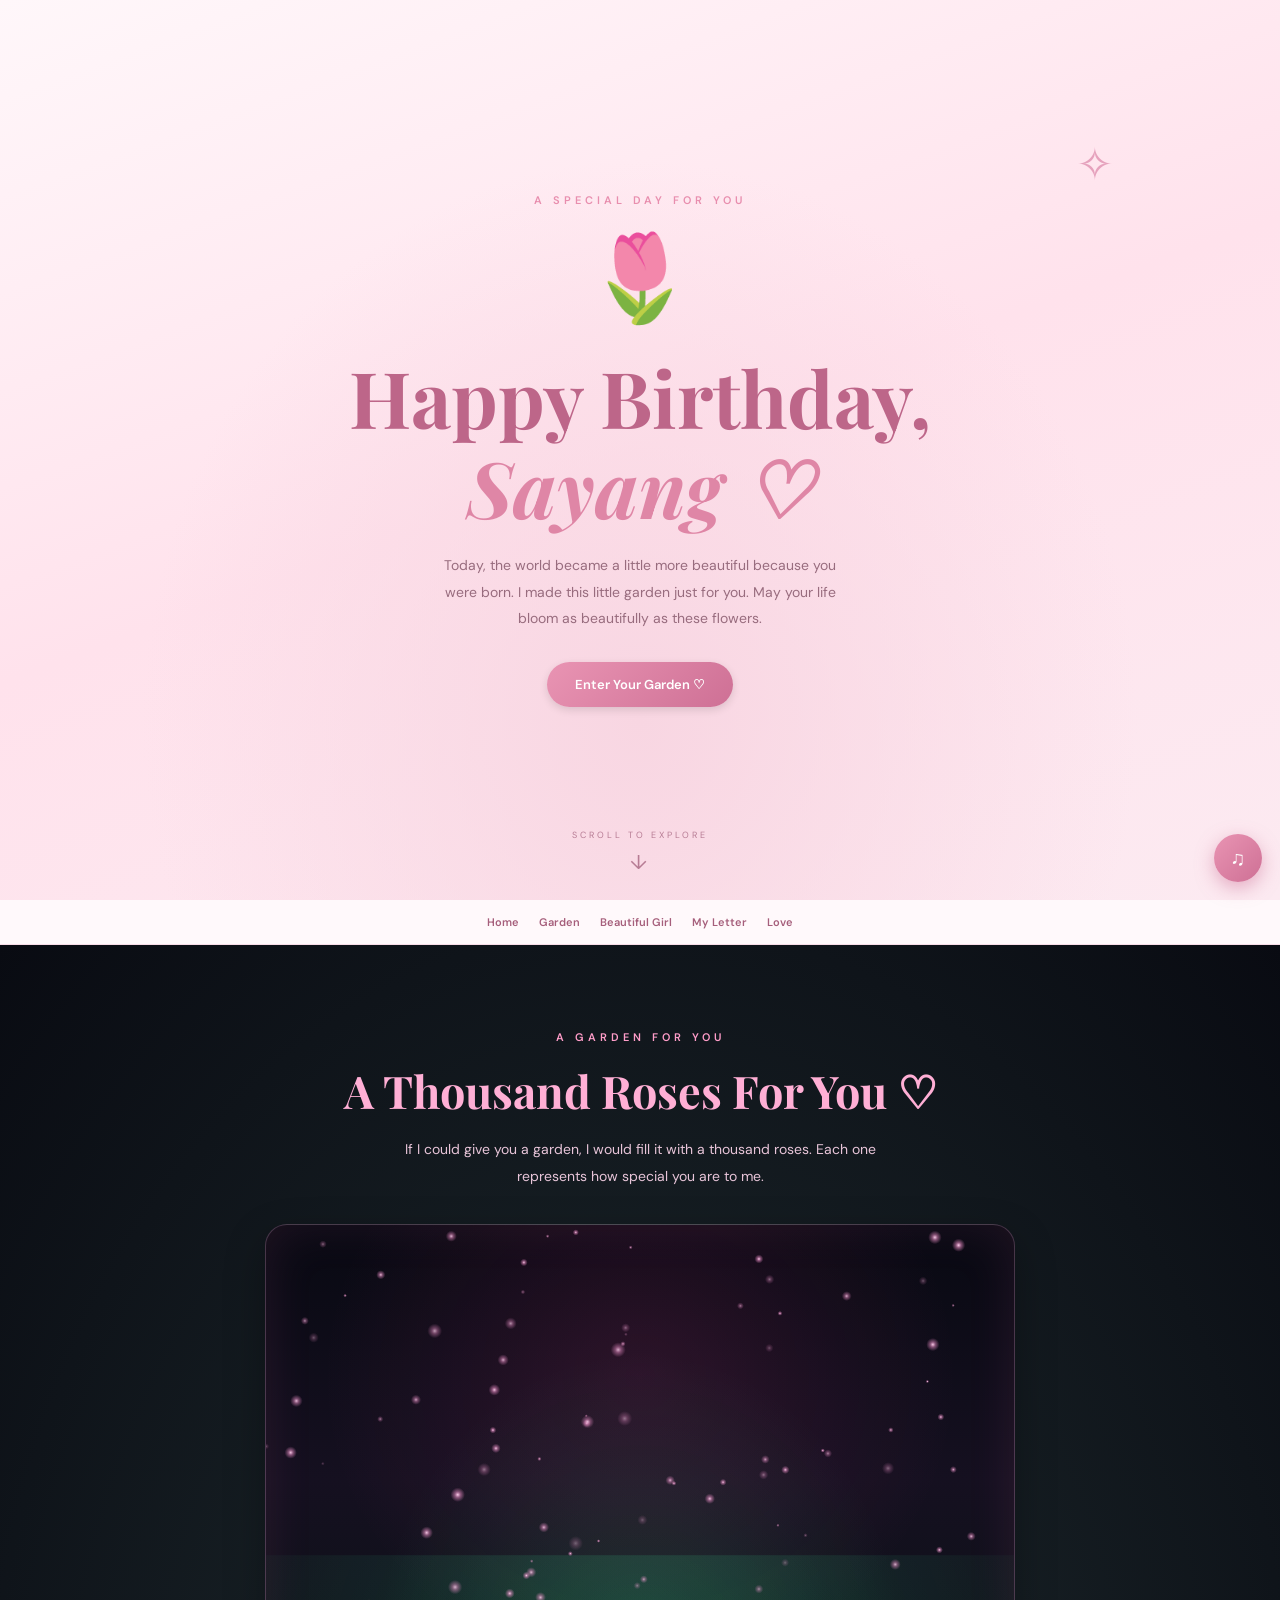
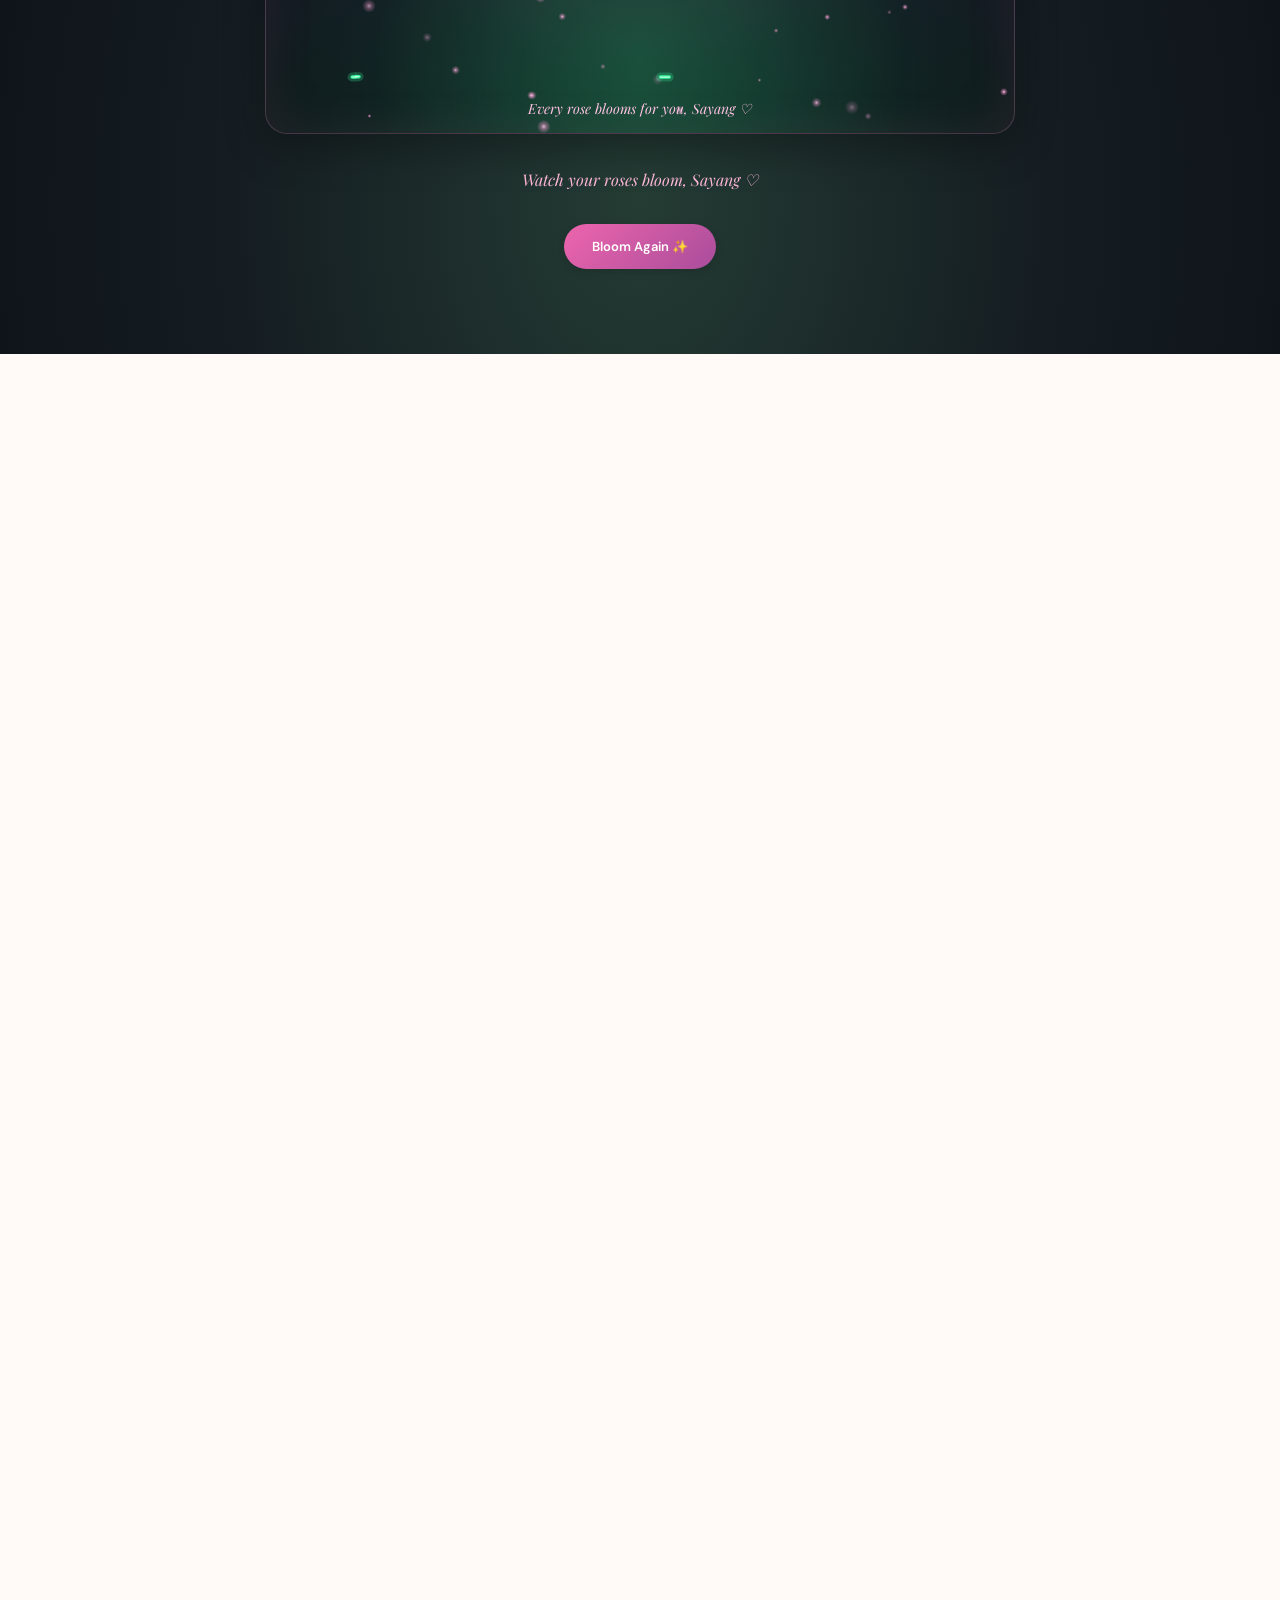
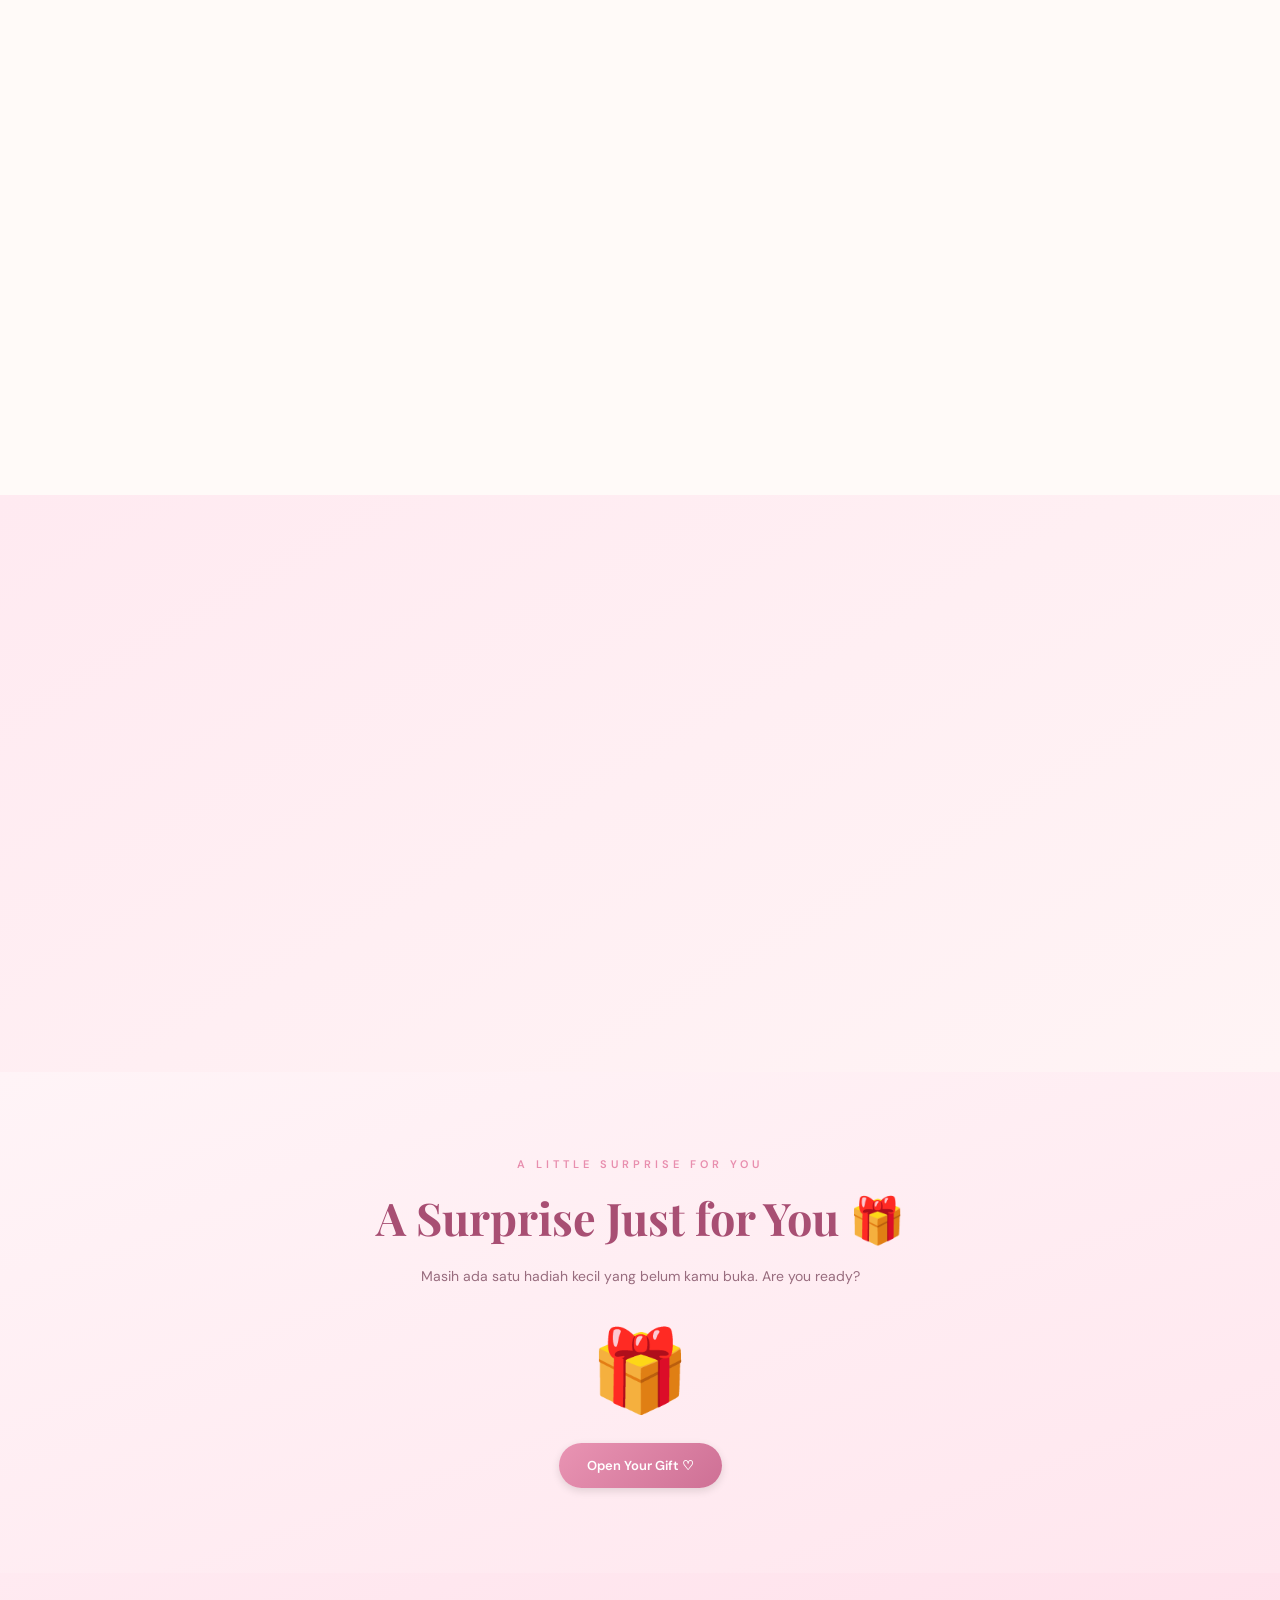
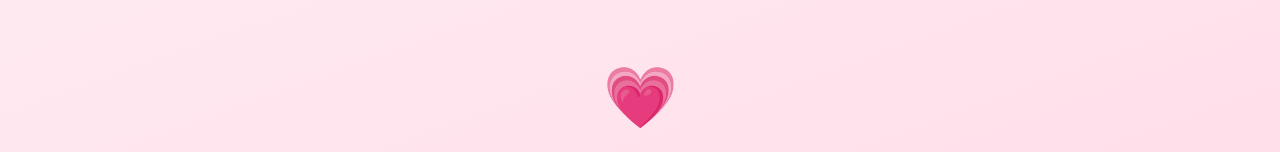
==== commit 4dd8635a: "Update index.html" ====
--- a/index.html
+++ b/index.html
@@ -21,7 +21,7 @@
 
   <!-- Rename file musik kamu menjadi music.mp3 -->
   <audio id="music" loop preload="none">
-    <source src="music/music.mp3" type="audio/mpeg">
+    <source src="music/music_Lauv - All 4 Nothing (Lyrics)(I'm So In Love)-[AudioTrimmer.com].mp3" type="audio/mpeg">
   </audio>
 
   <button class="music-button" id="musicBtn" onclick="toggleMusic()" aria-label="Play or pause music">♫</button>
--- a/css/style.css
+++ b/css/style.css
@@ -636,3 +636,214 @@
     scroll-behavior: auto !important;
   }
 }
+
+/* =========================================
+   TAMBAHAN: tempel di PALING BAWAH style.css
+   (mawar CSS ringan, tanpa filter/blur)
+========================================= */
+
+.surprise {
+  background: linear-gradient(160deg, #fff4f7, #ffe6ee);
+}
+
+#gift {
+  display: block;
+  width: max-content;
+  margin: 30px auto 20px;
+}
+
+/* ---------- MAWAR RINGAN ---------- */
+
+.rose {
+  position: relative;
+  width: 180px;
+  height: 300px;
+  margin-bottom: 14px;
+  transform-origin: 50% 100%;
+  animation: roseSway 4s ease-in-out infinite;
+}
+
+@keyframes roseSway {
+  0%, 100% { transform: rotate(-2deg); }
+  50% { transform: rotate(2deg); }
+}
+
+.rose-head {
+  position: absolute;
+  z-index: 3;
+  top: 10px;
+  left: calc(50% - 60px);
+  width: 120px;
+  height: 120px;
+  transform: scale(.2);
+}
+
+.rose-container.show .rose-head {
+  animation: roseBloom 1.8s .4s cubic-bezier(.2, .9, .3, 1.2) forwards;
+}
+
+@keyframes roseBloom {
+  to { transform: scale(1); }
+}
+
+.rose-petal {
+  position: absolute;
+  left: 50%;
+  top: 50%;
+  width: 56px;
+  height: 76px;
+  margin-left: -28px;
+  margin-top: -76px;
+  transform-origin: 50% 100%;
+  border-radius: 50% 50% 45% 45% / 70% 70% 30% 30%;
+  background: linear-gradient(180deg, #ffb3d6, #f0509f 60%, #b8236b);
+  border: 1px solid rgba(255, 200, 230, .6);
+}
+
+.petal-1 { transform: rotate(0deg); }
+.petal-2 { transform: rotate(45deg); }
+.petal-3 { transform: rotate(90deg); }
+.petal-4 { transform: rotate(135deg); }
+.petal-5 { transform: rotate(180deg); }
+.petal-6 { transform: rotate(225deg); }
+.petal-7 { transform: rotate(270deg); }
+.petal-8 { transform: rotate(315deg); }
+
+/* kelopak dalam: lebih kecil dan lebih gelap */
+.petal-5,
+.petal-6,
+.petal-7,
+.petal-8 {
+  background: linear-gradient(180deg, #ff9ccb, #d9317f 60%, #8f1750);
+}
+.petal-5 { transform: rotate(22deg) scale(.7); }
+.petal-6 { transform: rotate(112deg) scale(.7); }
+.petal-7 { transform: rotate(202deg) scale(.7); }
+.petal-8 { transform: rotate(292deg) scale(.7); }
+
+.rose-center {
+  position: absolute;
+  left: calc(50% - 14px);
+  top: calc(50% - 14px);
+  width: 28px;
+  height: 28px;
+  border-radius: 50%;
+  background: radial-gradient(circle, #fff, #ffc5e8 55%, #e0408f);
+}
+
+.rose-stem {
+  position: absolute;
+  z-index: 1;
+  left: calc(50% - 3px);
+  top: 70px;
+  bottom: 0;
+  width: 6px;
+  border-radius: 4px;
+  background: linear-gradient(180deg, #5fe3a1, #1f9e63);
+}
+
+.rose-leaf {
+  position: absolute;
+  z-index: 2;
+  top: 190px;
+  width: 56px;
+  height: 28px;
+  background: linear-gradient(135deg, #7df0b0, #1f9e63);
+}
+
+.leaf-left {
+  right: calc(50% + 3px);
+  border-radius: 100% 0 100% 0;
+  transform: rotate(-20deg);
+}
+
+.leaf-right {
+  left: calc(50% + 3px);
+  border-radius: 0 100% 0 100%;
+  transform: rotate(20deg);
+}
+
+.rose-ground {
+  position: absolute;
+  bottom: 0;
+  left: 50%;
+  width: 220px;
+  height: 26px;
+  margin-left: -110px;
+  border-radius: 50%;
+  background: radial-gradient(ellipse, rgba(72, 220, 145, .35), rgba(72, 220, 145, 0) 70%);
+}
+
+.rose-caption {
+  margin-top: 6px;
+  color: #bf668a;
+  font-family: 'Playfair Display', serif;
+  font-size: 14px;
+  font-style: italic;
+}
+
+/* ---------- FINAL SECTION & FOOTER ---------- */
+
+.final {
+  background: linear-gradient(160deg, #ffeaf1, #ffd9e6);
+}
+
+.final-heart {
+  margin-bottom: 14px;
+  font-size: 60px;
+  animation: floating 3s ease-in-out infinite;
+}
+
+.final-note {
+  margin-top: 26px;
+  color: #bd829a;
+  font-family: 'Playfair Display', serif;
+  font-size: 13px;
+  font-style: italic;
+}
+
+footer {
+  padding: 30px 20px 40px;
+  background: #f9dce7;
+  color: #a65f7b;
+  font-size: 13px;
+  text-align: center;
+}
+
+.footer-small {
+  margin-top: 6px;
+  color: #bd829a;
+  font-size: 11px;
+}
+
+
+/* =========================================
+   MODE RINGAN (otomatis di HP lemah)
+========================================= */
+
+.gallery, .letter-section {
+  content-visibility: auto;
+  contain-intrinsic-size: 1px 800px;
+}
+
+body.lite *,
+body.lite *::before,
+body.lite *::after {
+  filter: none !important;
+  backdrop-filter: none !important;
+  text-shadow: none !important;
+}
+body.lite .hero-decoration,
+body.lite .hero-flower,
+body.lite #gift,
+body.lite .final-heart,
+body.lite .scroll-indicator span {
+  animation: none !important;
+}
+body.lite .photo,
+body.lite .btn {
+  box-shadow: 0 3px 8px rgba(0, 0, 0, .12) !important;
+}
+body.lite #petals {
+  display: none;
+}
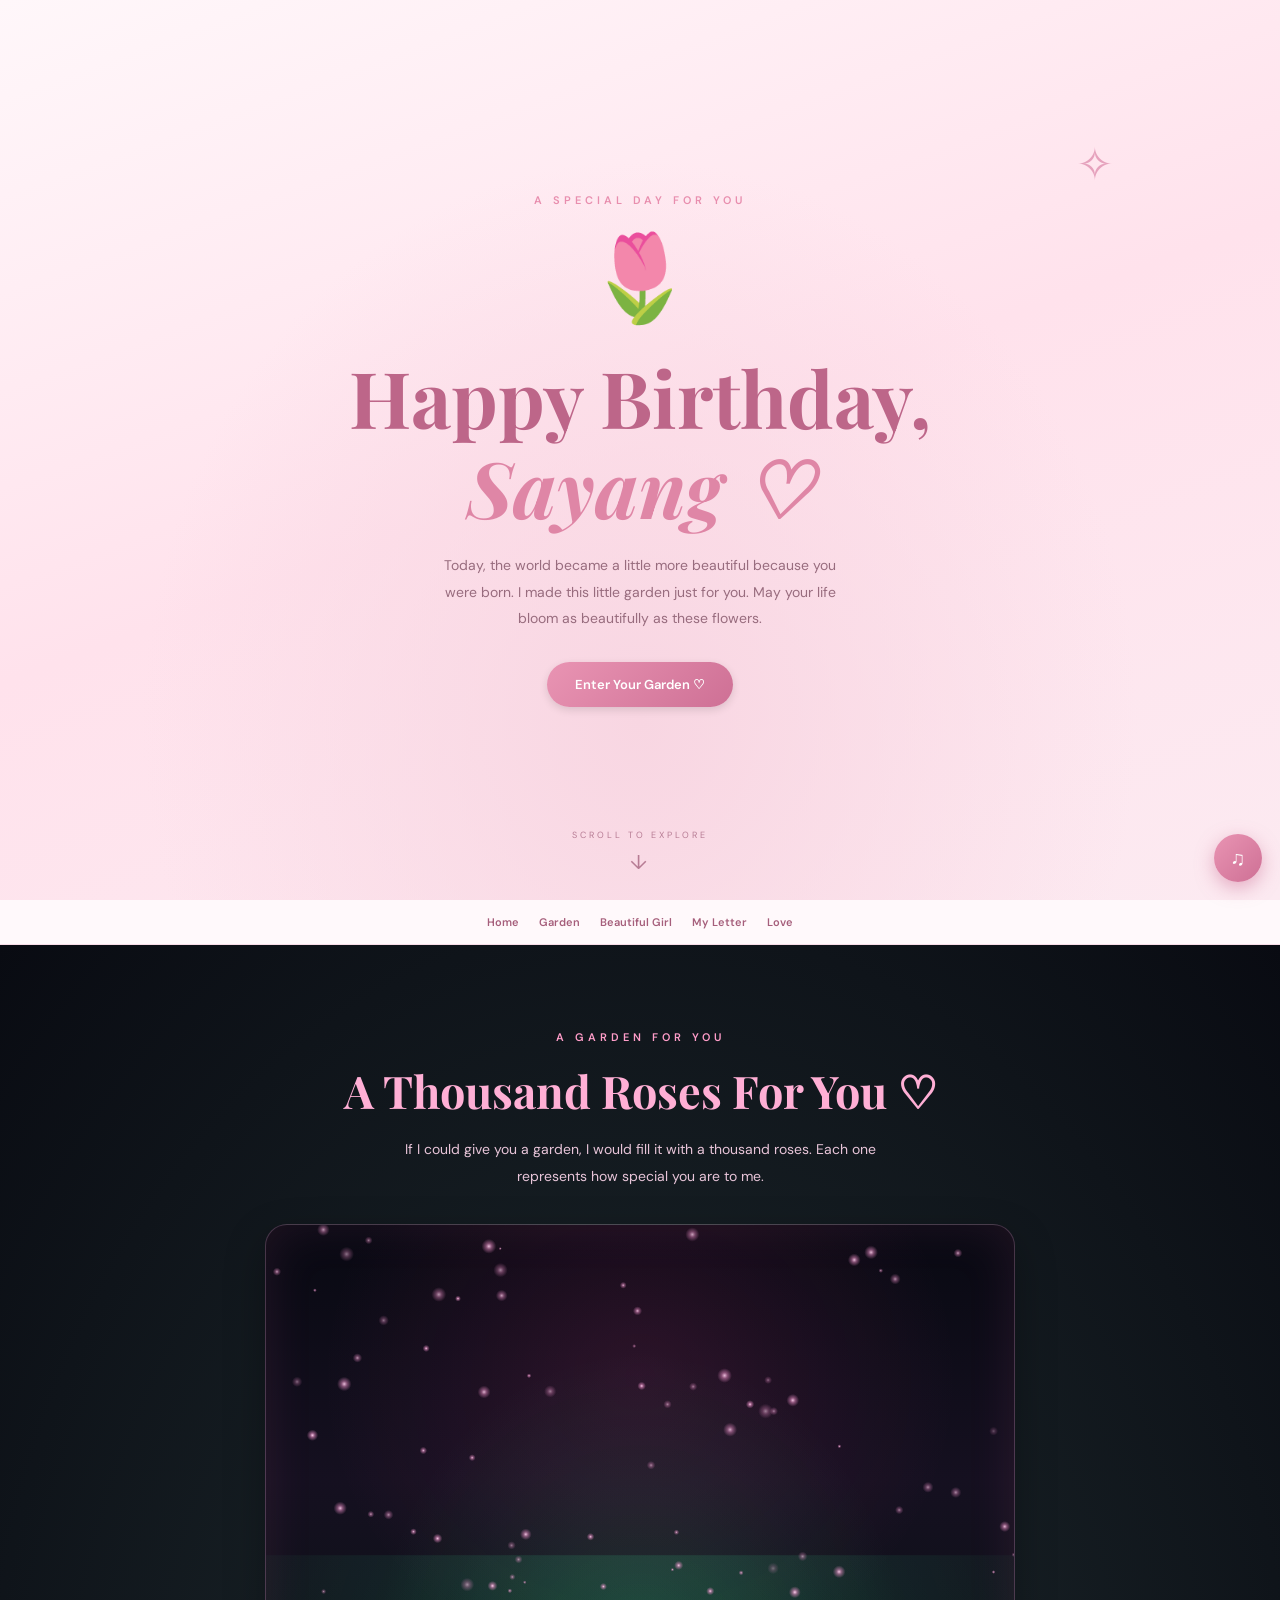
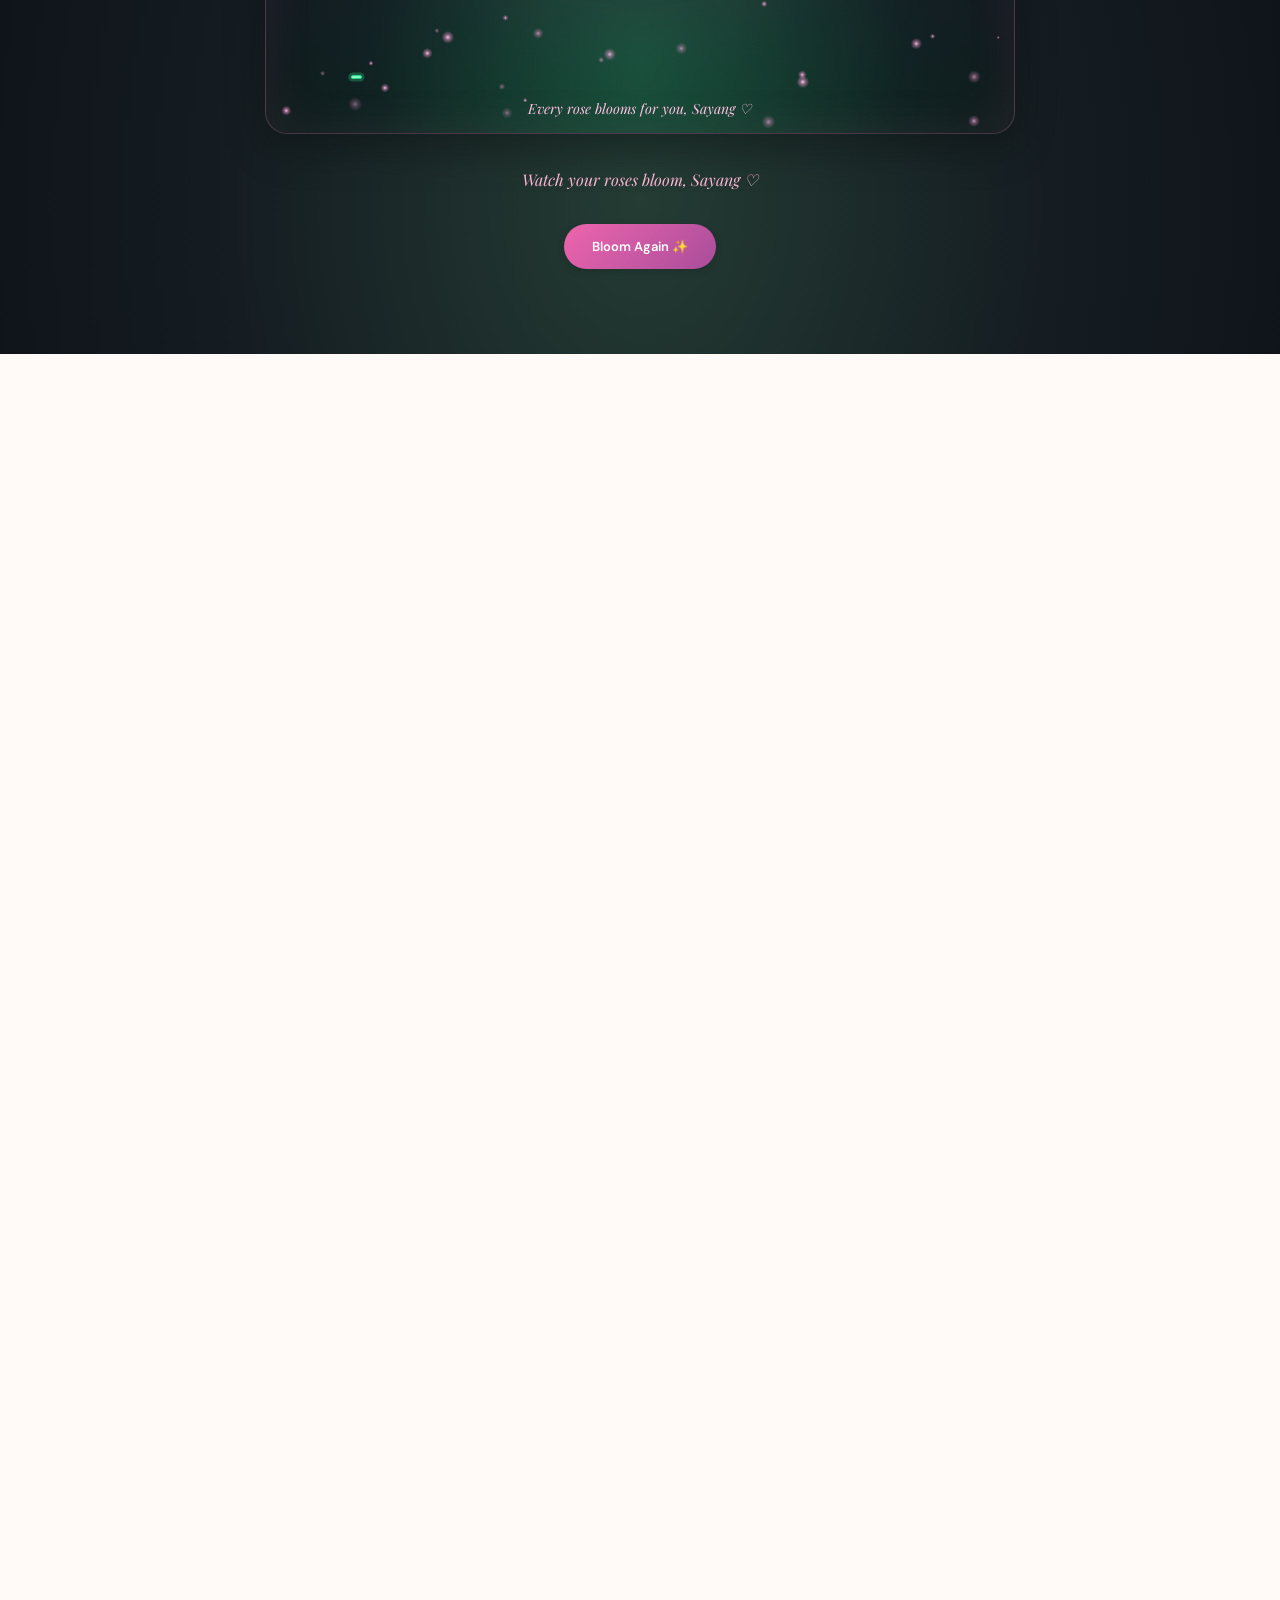
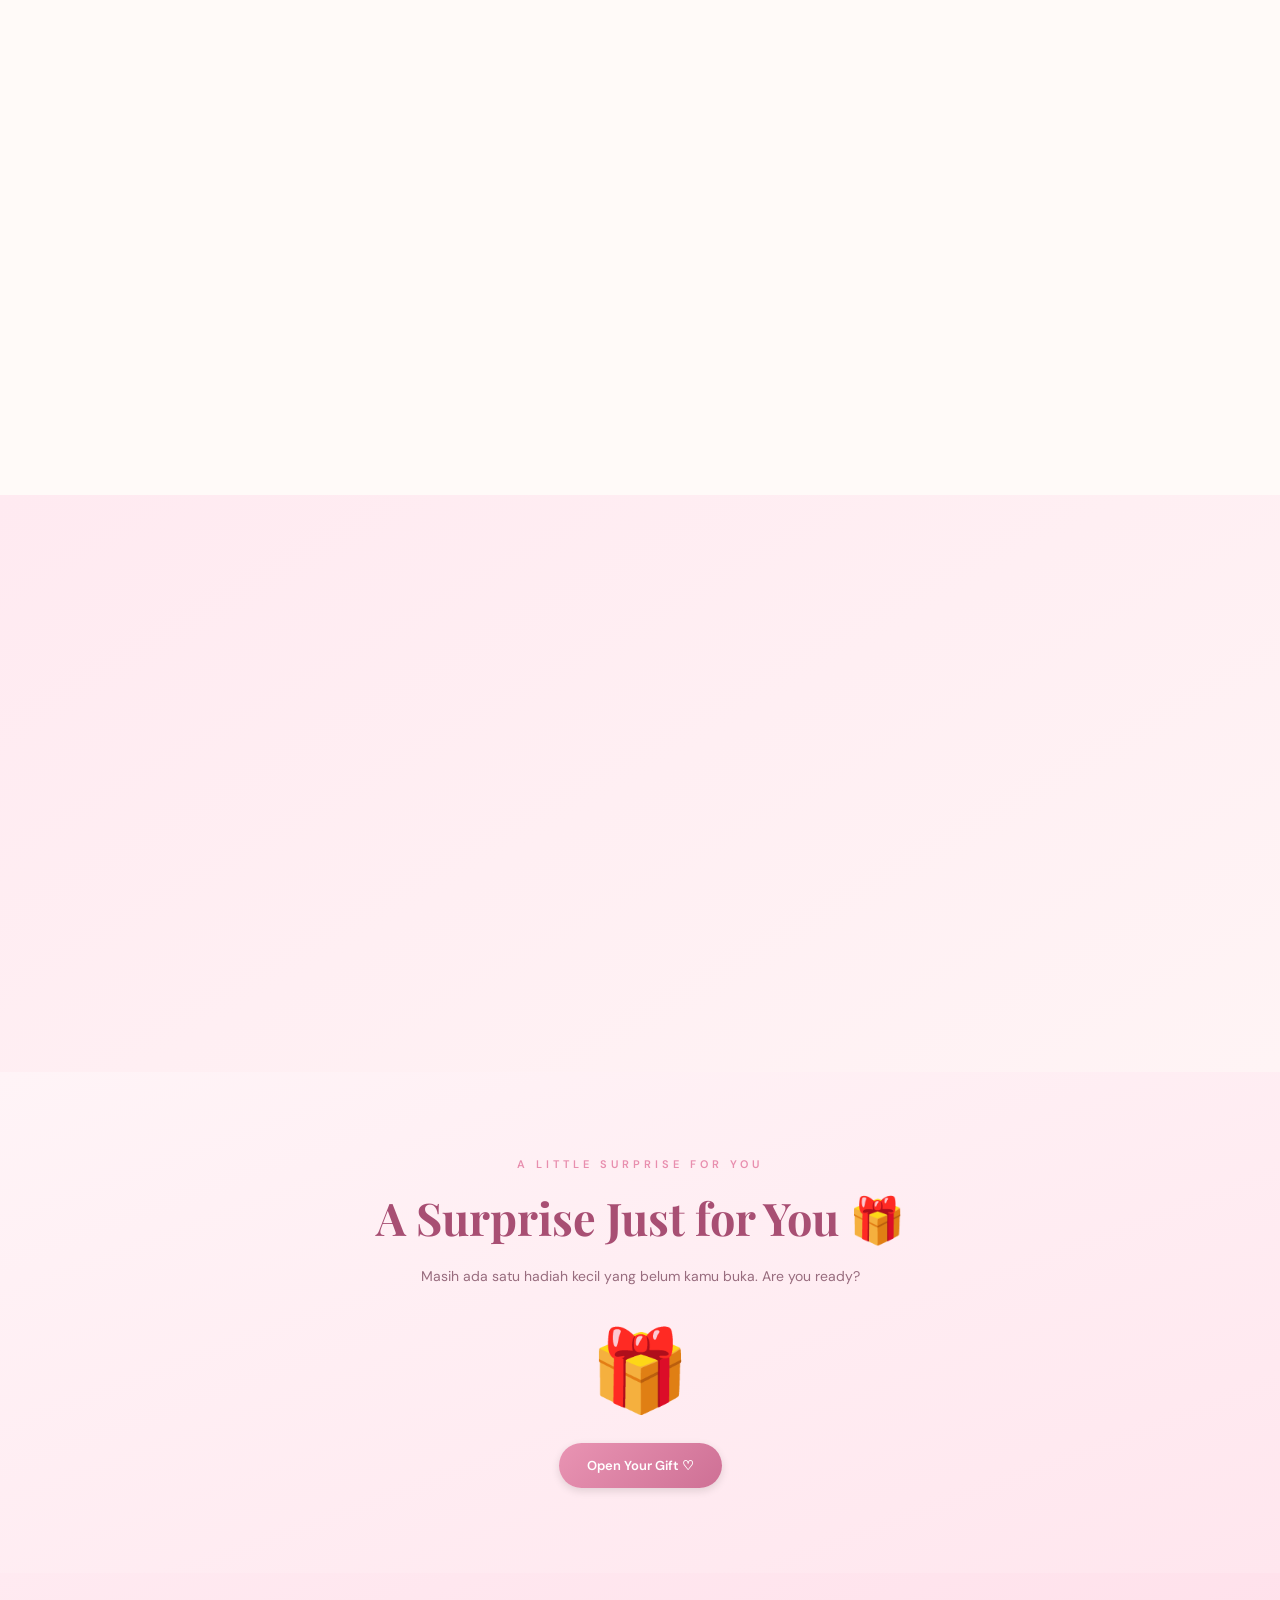
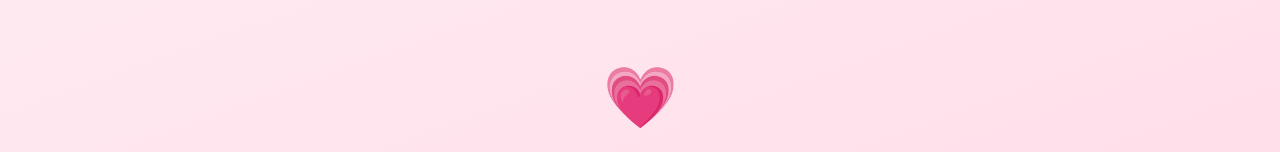
==== commit 7618500c: "Update index.html" ====
--- a/index.html
+++ b/index.html
@@ -89,19 +89,19 @@
 
       <div class="gallery-grid">
         <div class="photo">
-          <img src="images/gambar1.jpg" width="400" height="400" loading="lazy" decoding="async" alt="Cantikku">
+          <img src="images/gambar 1.jpg" width="400" height="400" loading="lazy" decoding="async" alt="Cantikku">
           <p>Cantikku ♡</p>
         </div>
         <div class="photo">
-          <img src="images/gambar2.jpg" width="400" height="400" loading="lazy" decoding="async" alt="Sweetie Pie">
+          <img src="images/gambar 2.jpg" width="400" height="400" loading="lazy" decoding="async" alt="Sweetie Pie">
           <p>Sweetie Pie🌷</p>
         </div>
         <div class="photo">
-          <img src="images/gambar3.jpg" width="400" height="400" loading="lazy" decoding="async" alt="My love">
+          <img src="images/gambar 3.jpg" width="400" height="400" loading="lazy" decoding="async" alt="My love">
           <p>My love</p>
         </div>
         <div class="photo">
-          <img src="images/gambar4.jpg" width="400" height="400" loading="lazy" decoding="async" alt="Lovely">
+          <img src="images/gambar 4.jpg" width="400" height="400" loading="lazy" decoding="async" alt="Lovely">
           <p>Lovely 💗</p>
         </div>
       </div>
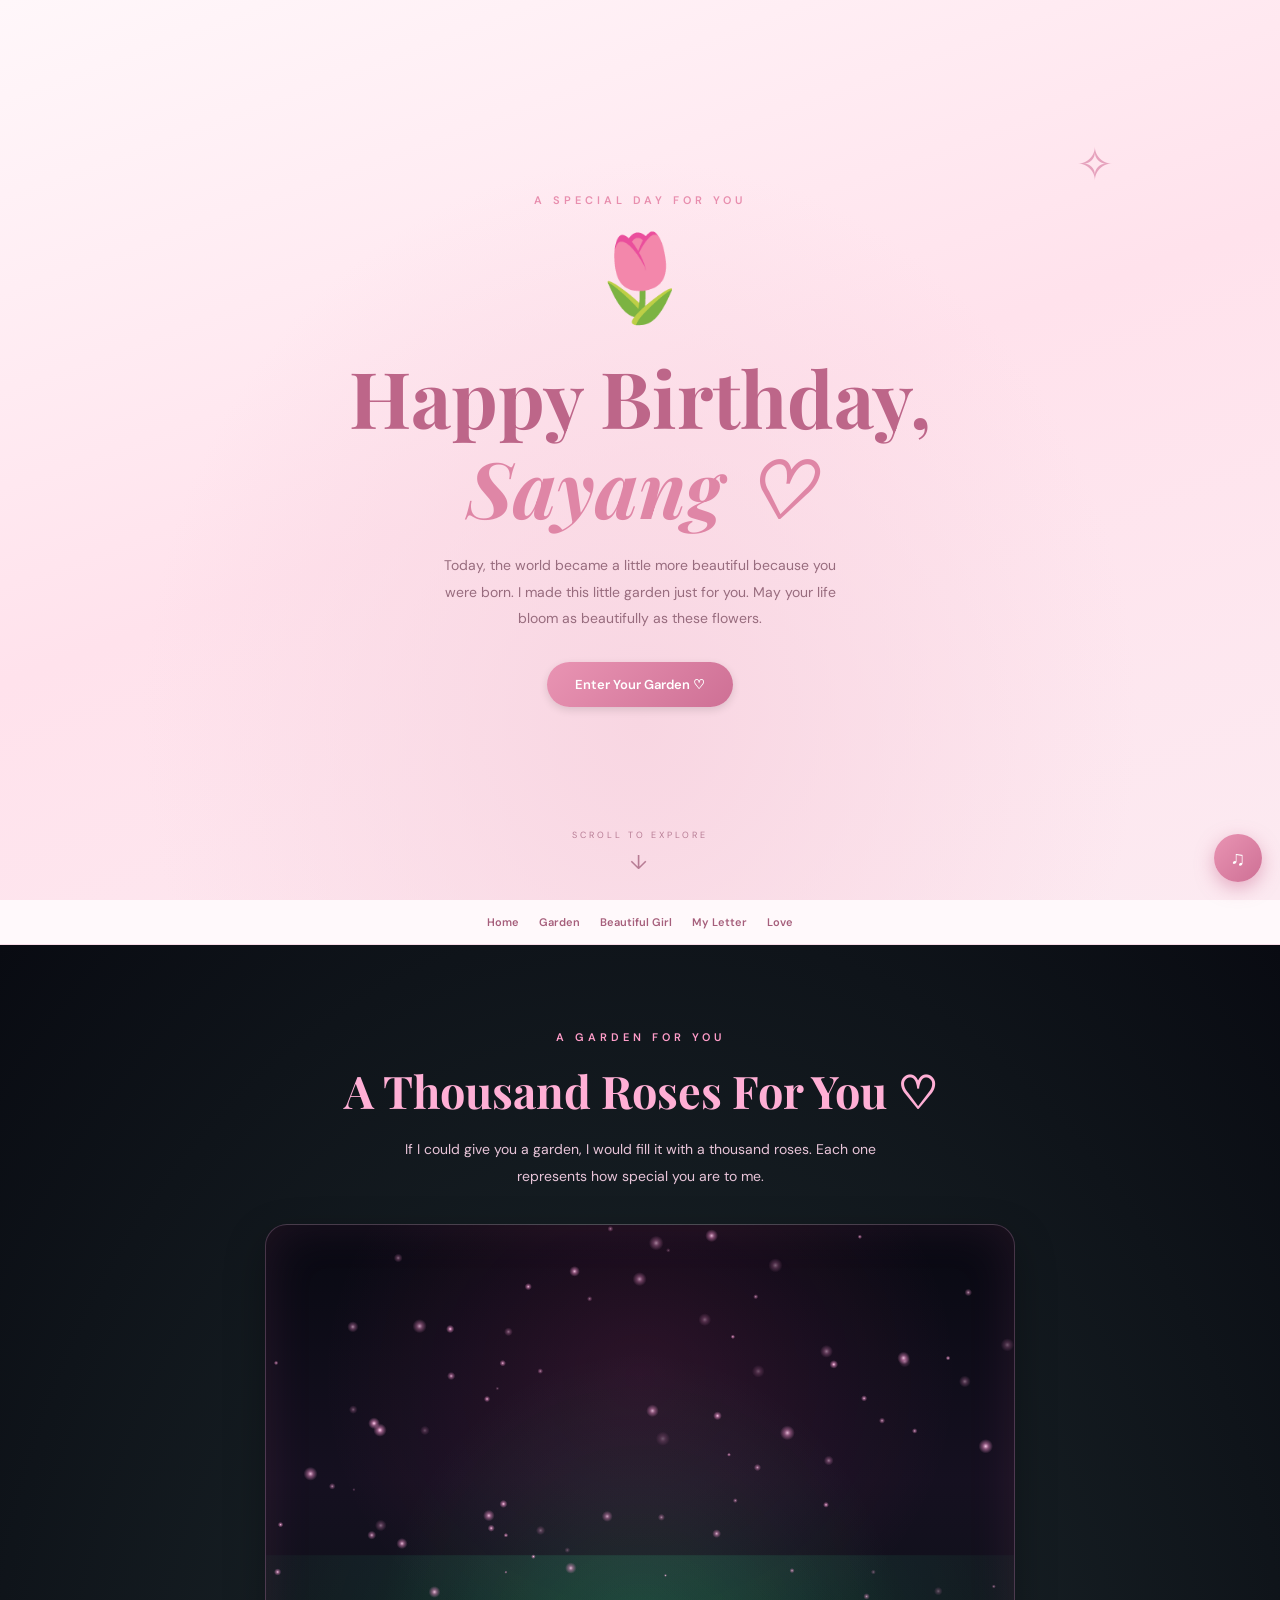
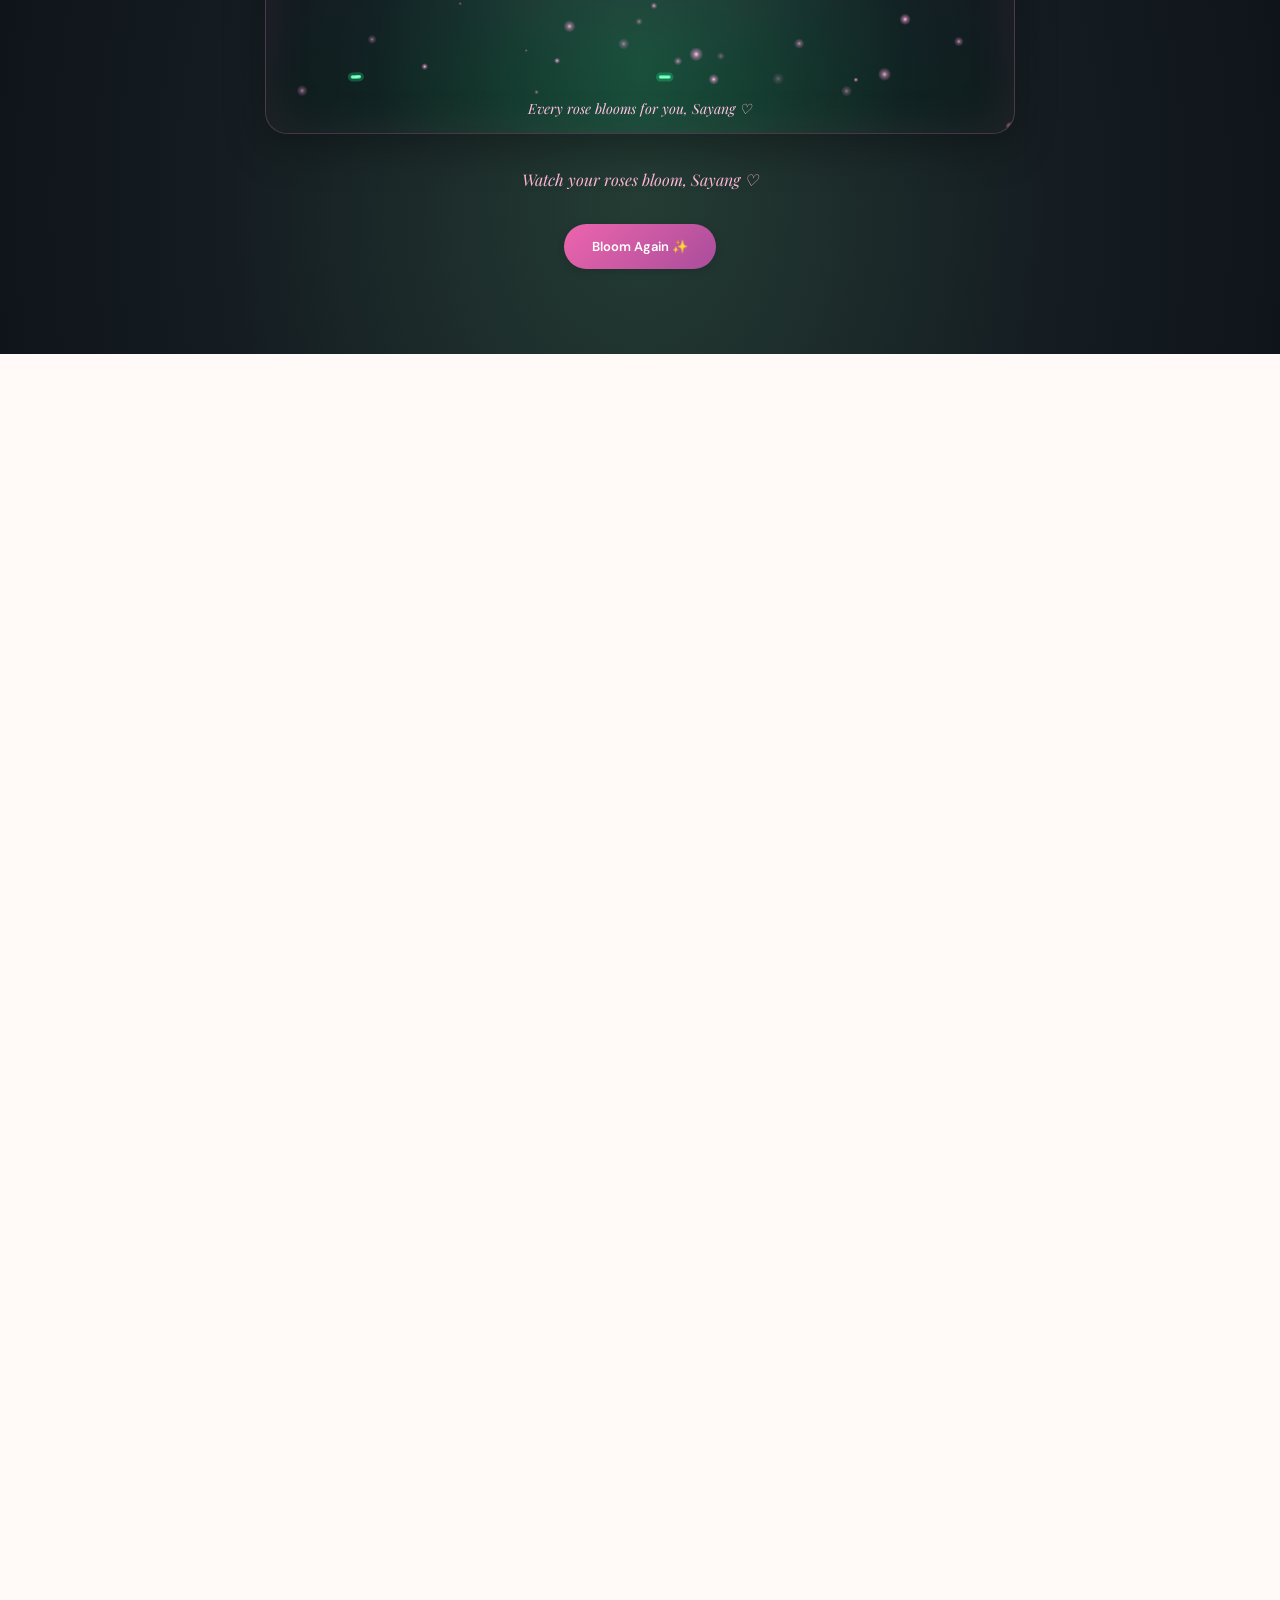
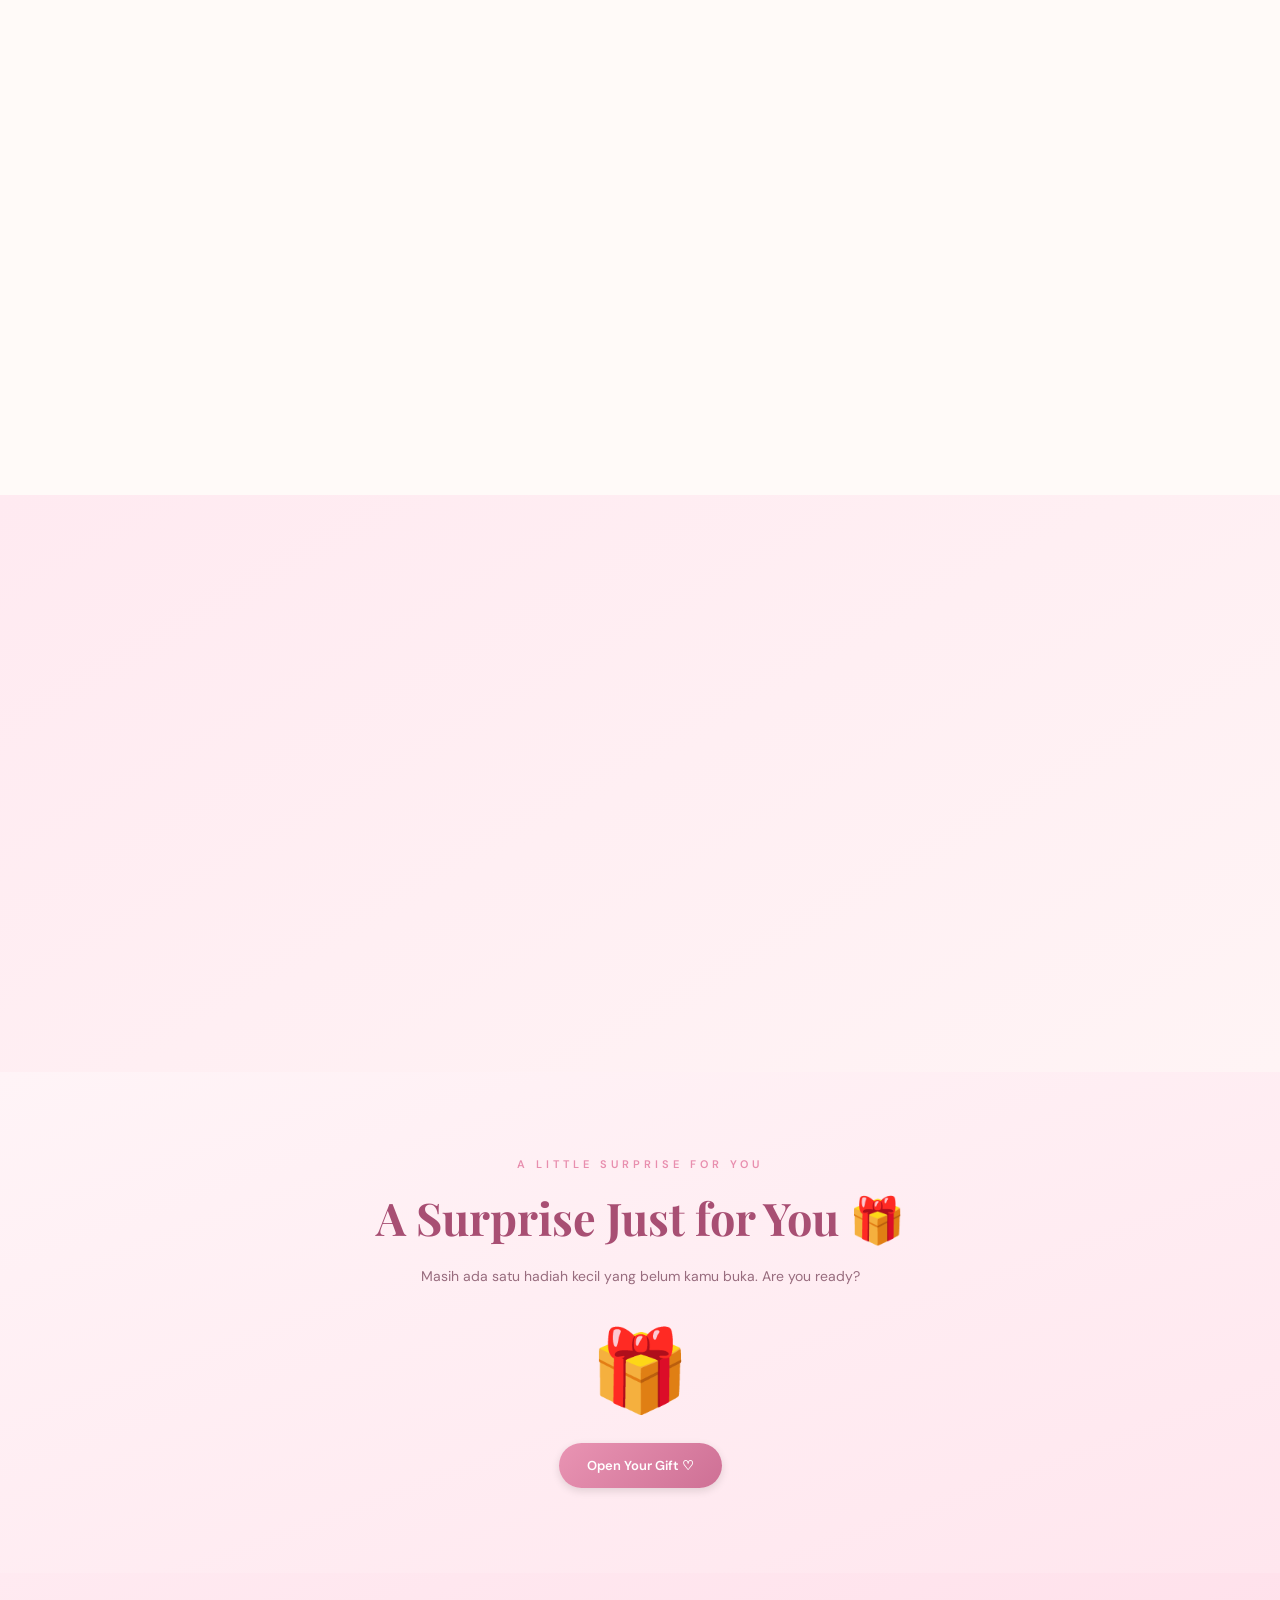
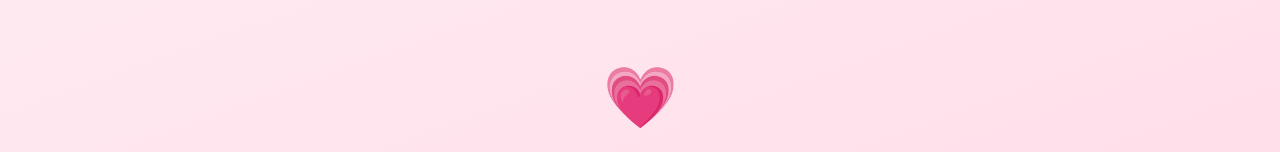
==== commit 985c2976: "Update index.html" ====
--- a/index.html
+++ b/index.html
@@ -21,7 +21,7 @@
 
   <!-- Rename file musik kamu menjadi music.mp3 -->
   <audio id="music" loop preload="none">
-    <source src="music/music_Lauv - All 4 Nothing (Lyrics)(I'm So In Love)-[AudioTrimmer.com].mp3" type="audio/mpeg">
+    <source src="music/music_Lauv - All 4 Nothing (Lyrics)(I'm So In Love)-[AudioTrimmer.com].mp3" type="audio/mp3">
   </audio>
 
   <button class="music-button" id="musicBtn" onclick="toggleMusic()" aria-label="Play or pause music">♫</button>
@@ -89,19 +89,19 @@
 
       <div class="gallery-grid">
         <div class="photo">
-          <img src="images/gambar 1.jpg" width="400" height="400" loading="lazy" decoding="async" alt="Cantikku">
+          <img src="images/gambar 1.jpeg" width="400" height="400" loading="lazy" decoding="async" alt="Cantikku">
           <p>Cantikku ♡</p>
         </div>
         <div class="photo">
-          <img src="images/gambar 2.jpg" width="400" height="400" loading="lazy" decoding="async" alt="Sweetie Pie">
+          <img src="images/gambar 2.jpeg" width="400" height="400" loading="lazy" decoding="async" alt="Sweetie Pie">
           <p>Sweetie Pie🌷</p>
         </div>
         <div class="photo">
-          <img src="images/gambar 3.jpg" width="400" height="400" loading="lazy" decoding="async" alt="My love">
+          <img src="images/gambar 3.jpeg" width="400" height="400" loading="lazy" decoding="async" alt="My love">
           <p>My love</p>
         </div>
         <div class="photo">
-          <img src="images/gambar 4.jpg" width="400" height="400" loading="lazy" decoding="async" alt="Lovely">
+          <img src="images/gambar 4.jpeg" width="400" height="400" loading="lazy" decoding="async" alt="Lovely">
           <p>Lovely 💗</p>
         </div>
       </div>
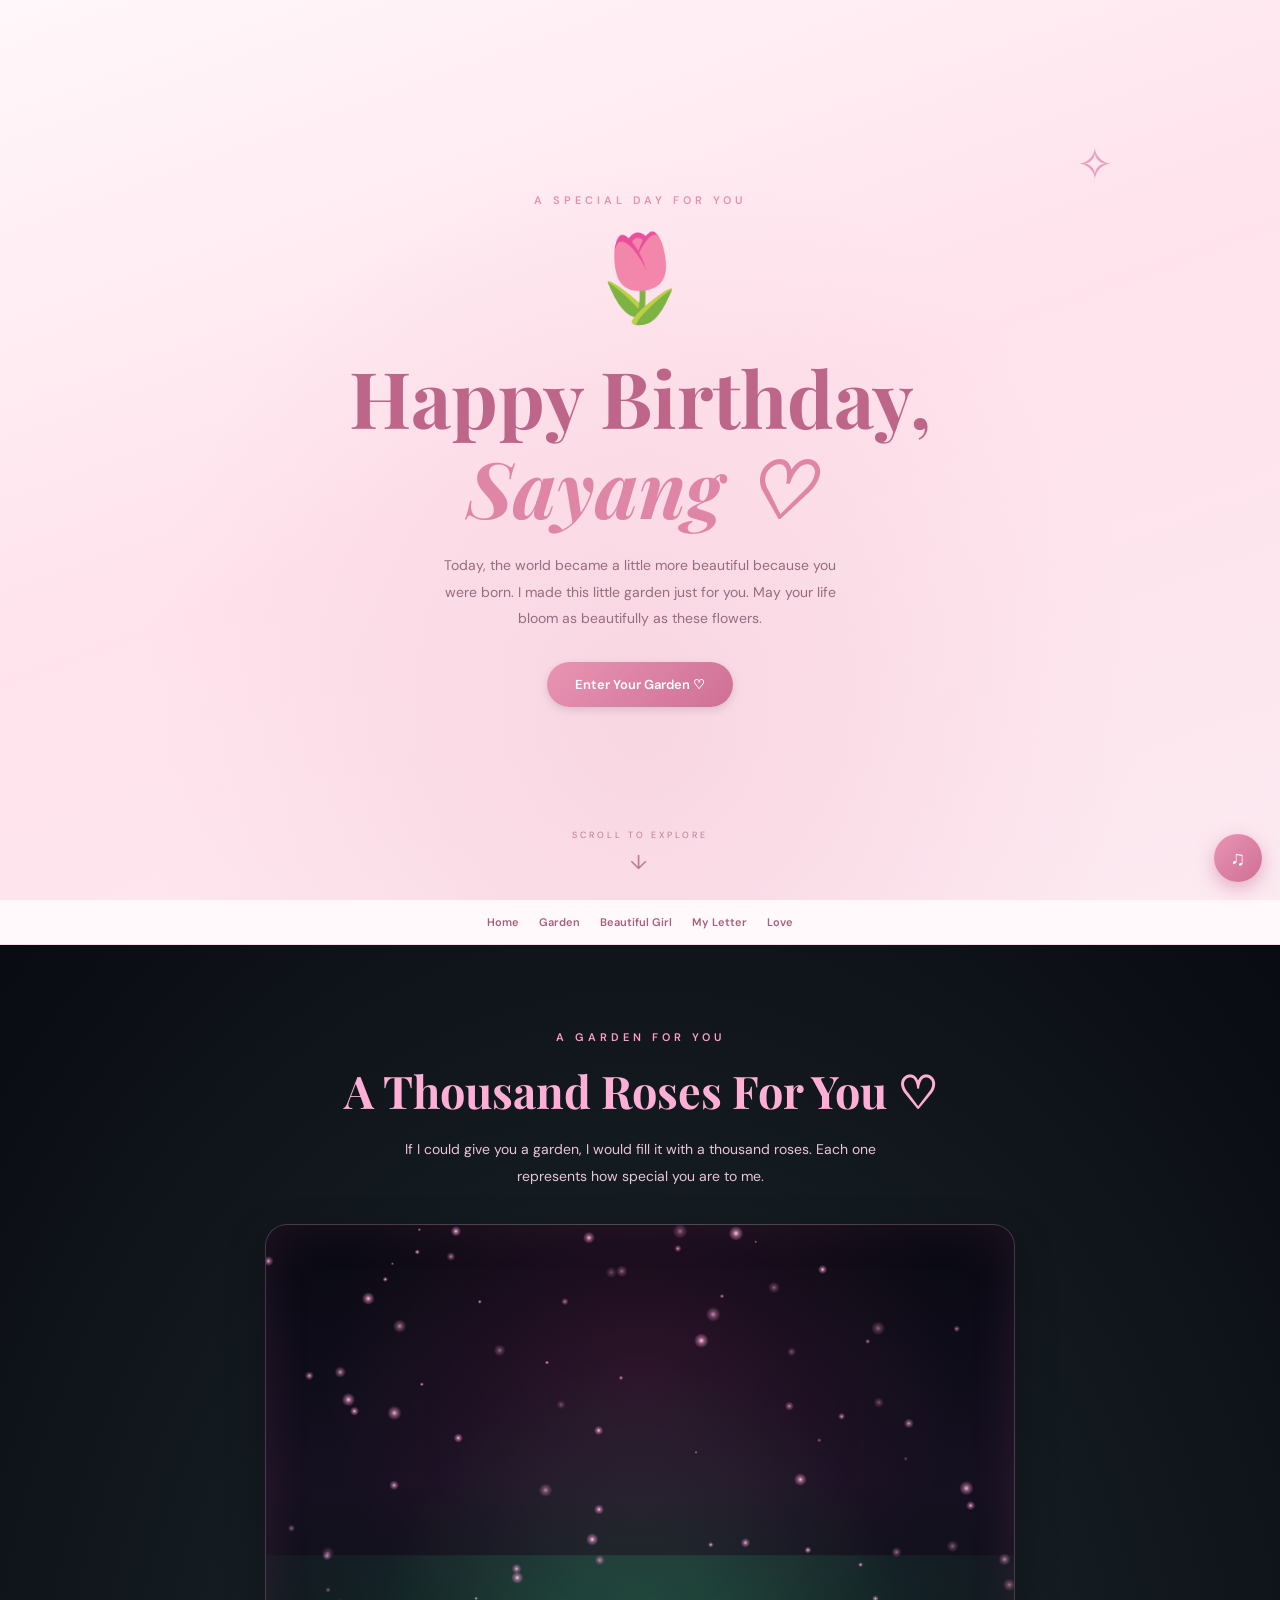
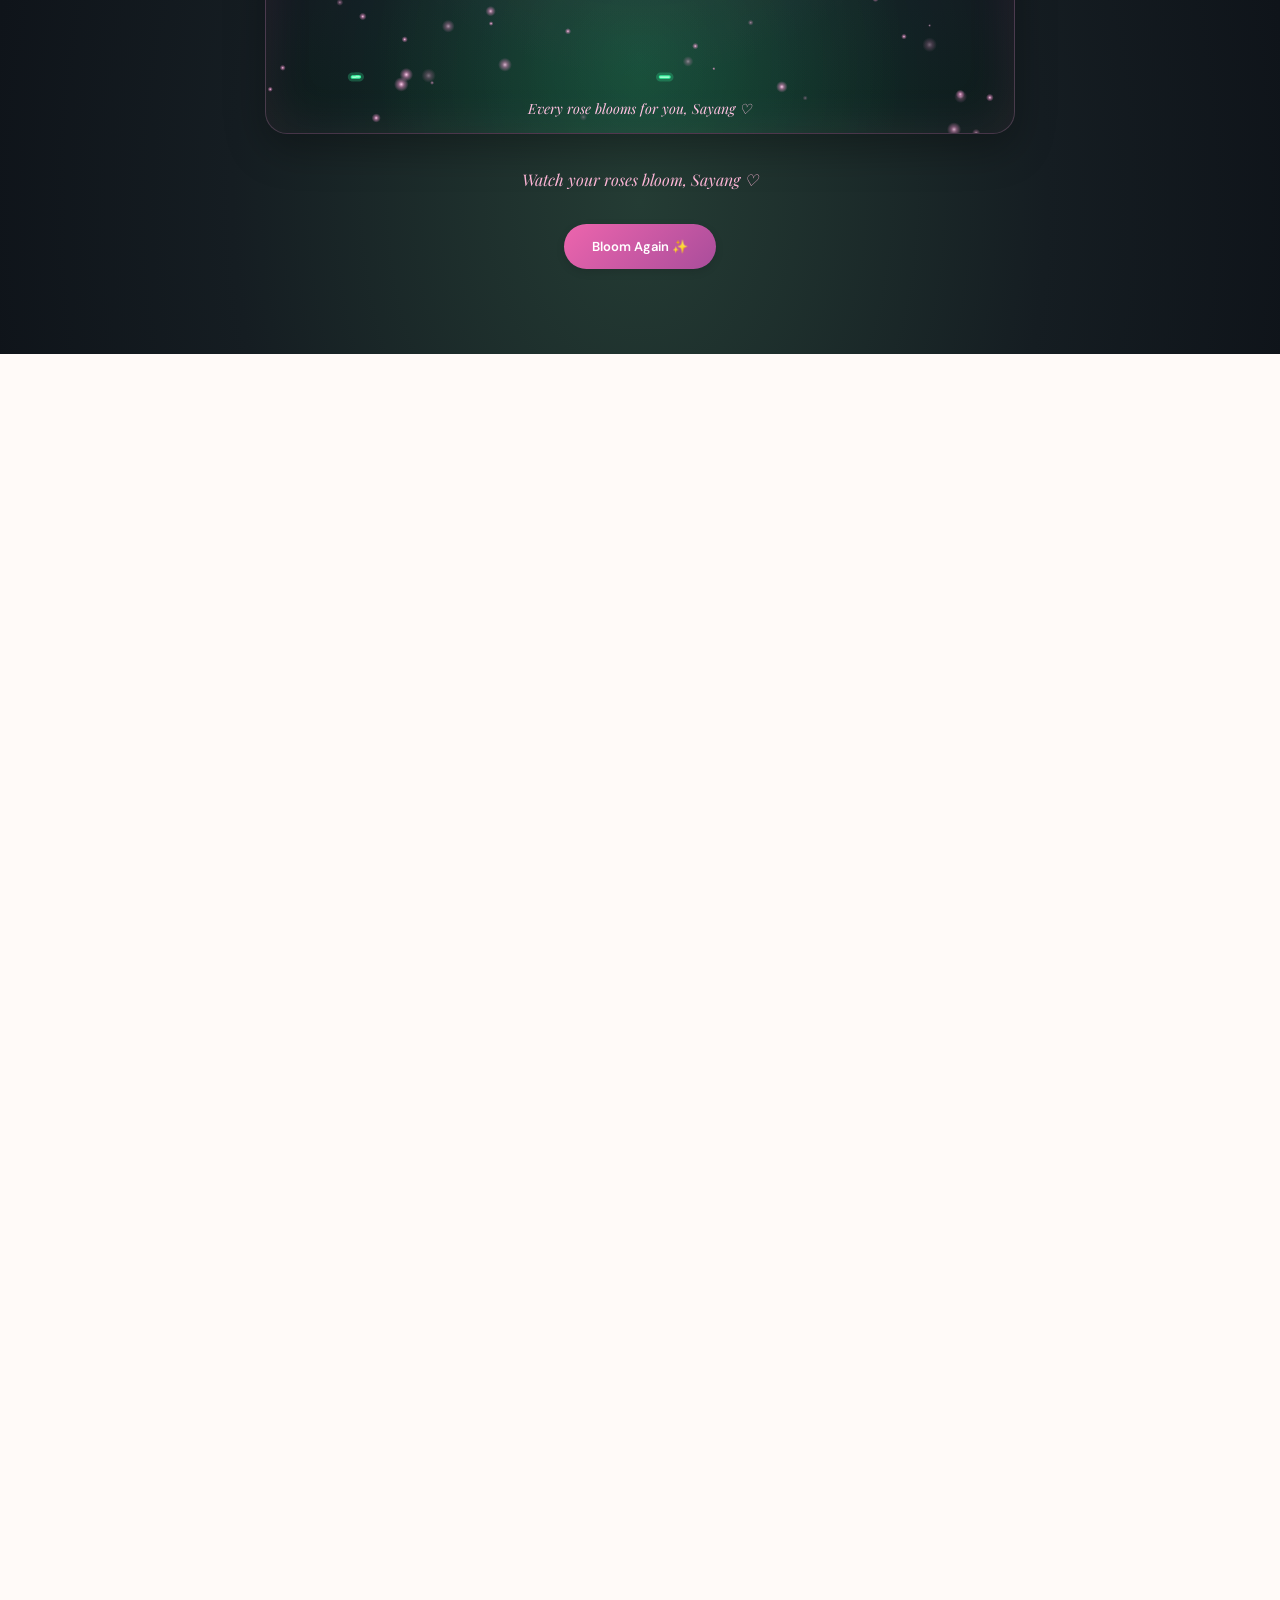
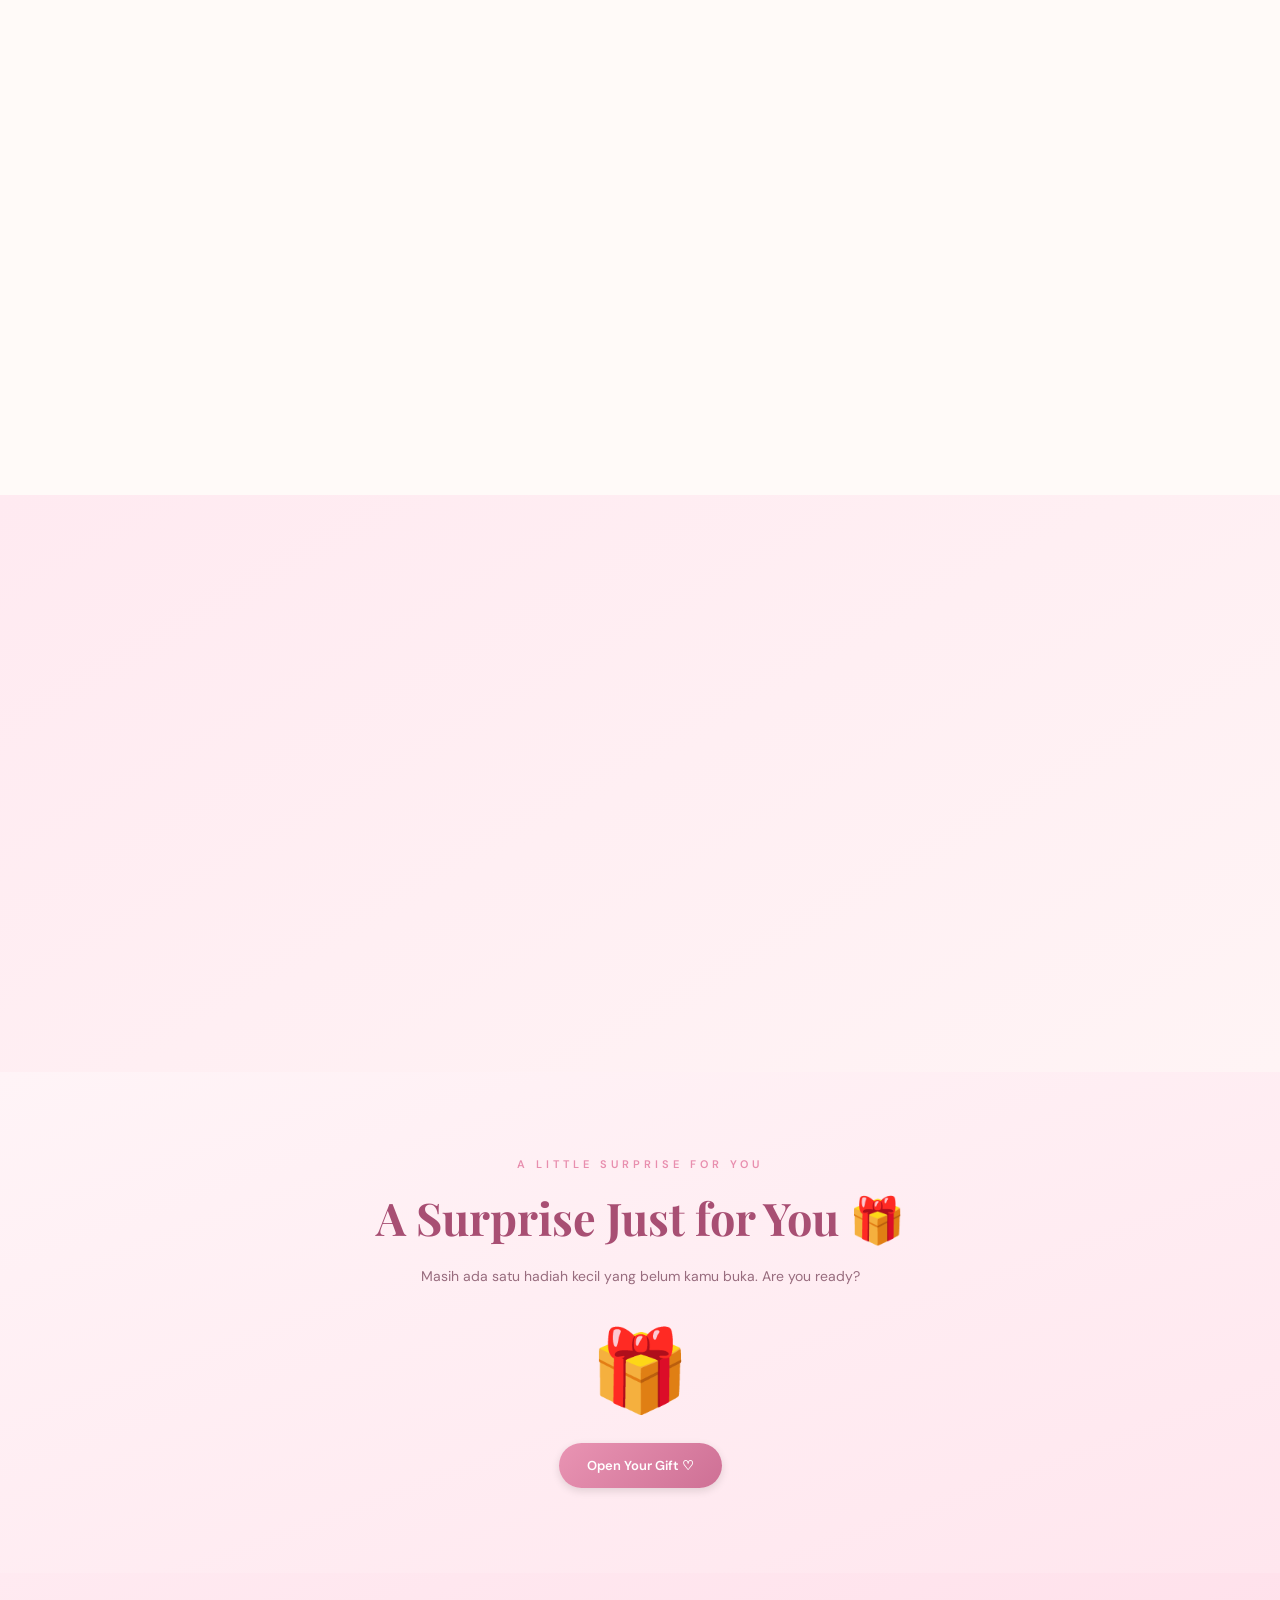
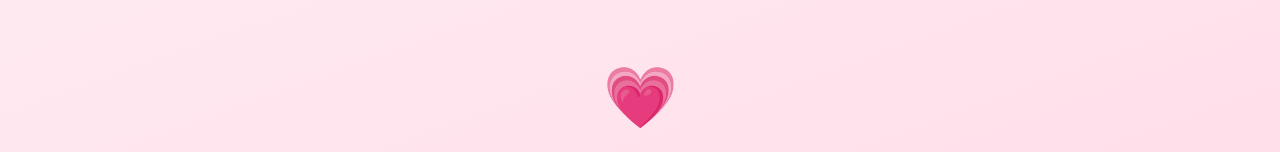
==== commit be74d50c: "Update index.html" ====
--- a/index.html
+++ b/index.html
@@ -89,19 +89,19 @@
 
       <div class="gallery-grid">
         <div class="photo">
-          <img src="images/gambar 1.jpeg" width="400" height="400" loading="lazy" decoding="async" alt="Cantikku">
+          <img src="images/gambar1.jpeg" width="400" height="400" loading="lazy" decoding="async" alt="Cantikku">
           <p>Cantikku ♡</p>
         </div>
         <div class="photo">
-          <img src="images/gambar 2.jpeg" width="400" height="400" loading="lazy" decoding="async" alt="Sweetie Pie">
+          <img src="images/gambar2.jpeg" width="400" height="400" loading="lazy" decoding="async" alt="Sweetie Pie">
           <p>Sweetie Pie🌷</p>
         </div>
         <div class="photo">
-          <img src="images/gambar 3.jpeg" width="400" height="400" loading="lazy" decoding="async" alt="My love">
+          <img src="images/gambar3.jpeg" width="400" height="400" loading="lazy" decoding="async" alt="My love">
           <p>My love</p>
         </div>
         <div class="photo">
-          <img src="images/gambar 4.jpeg" width="400" height="400" loading="lazy" decoding="async" alt="Lovely">
+          <img src="images/gambar4.jpeg" width="400" height="400" loading="lazy" decoding="async" alt="Lovely">
           <p>Lovely 💗</p>
         </div>
       </div>
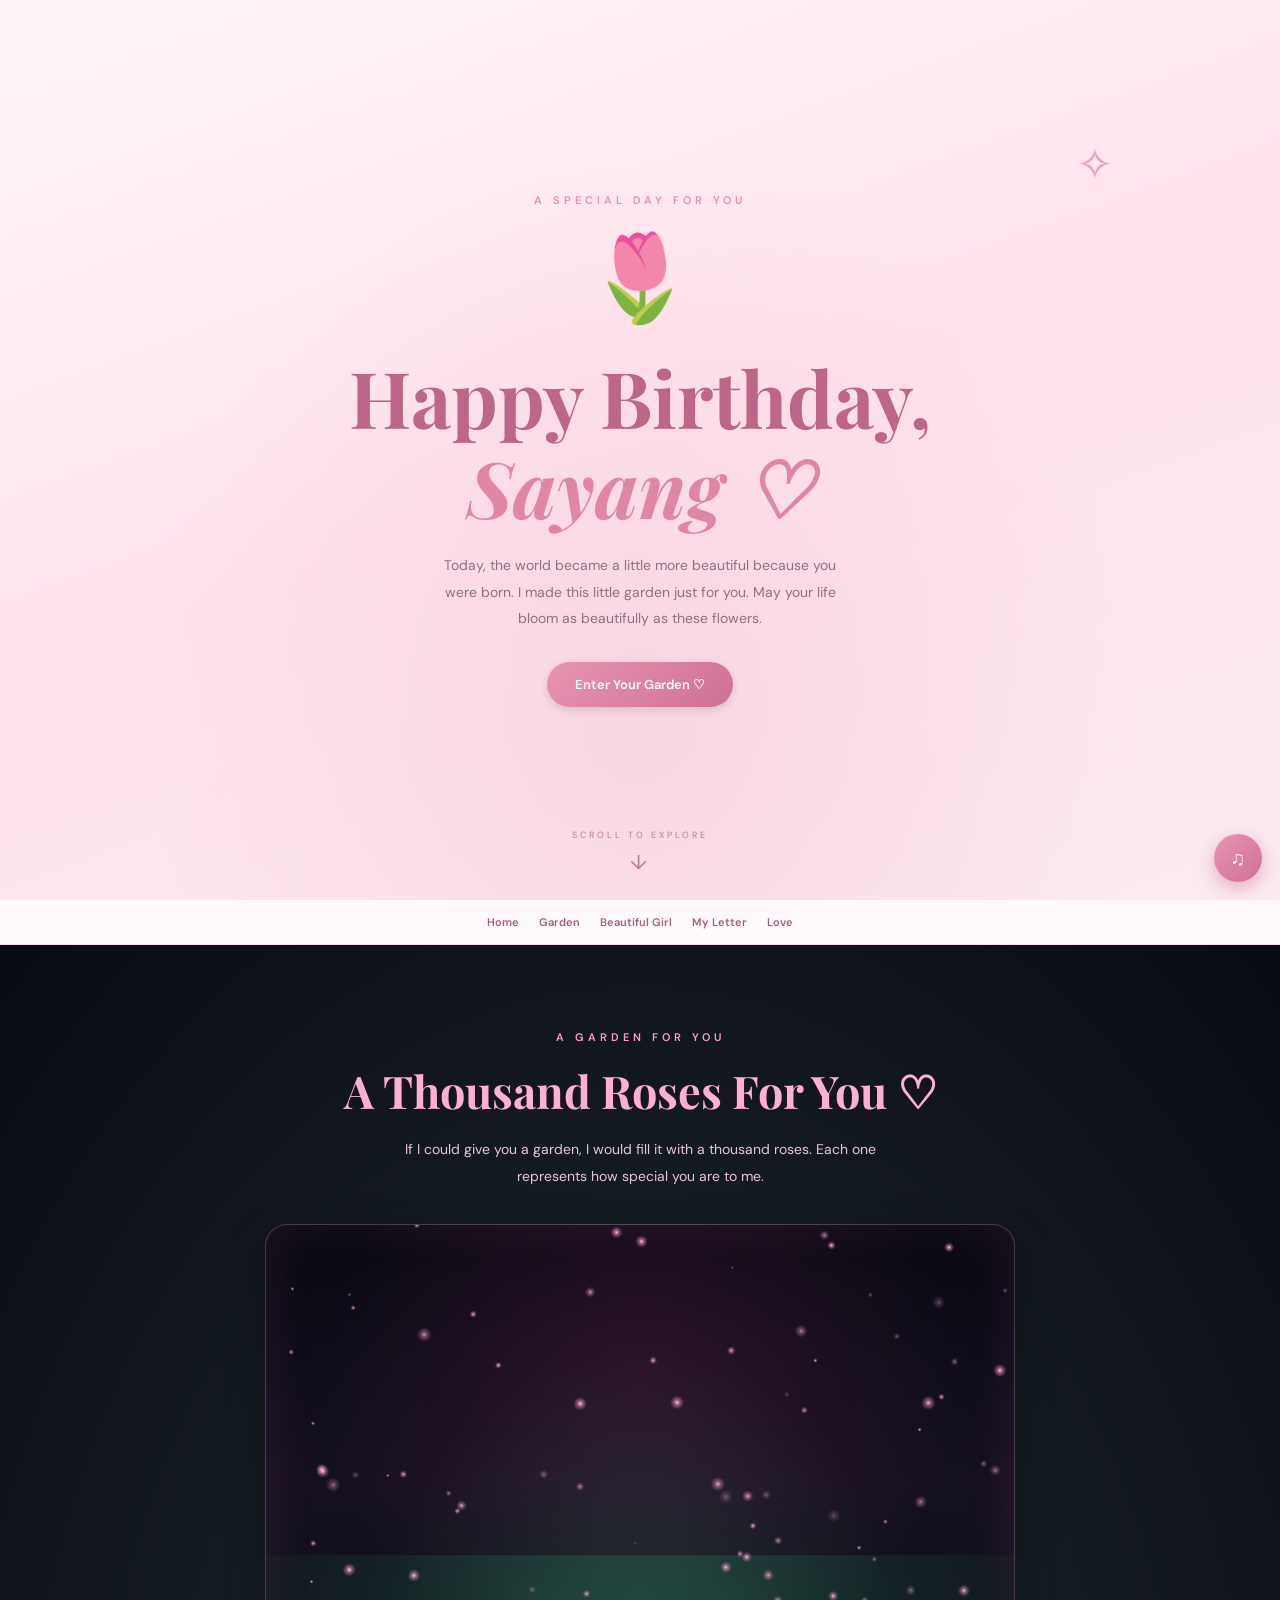
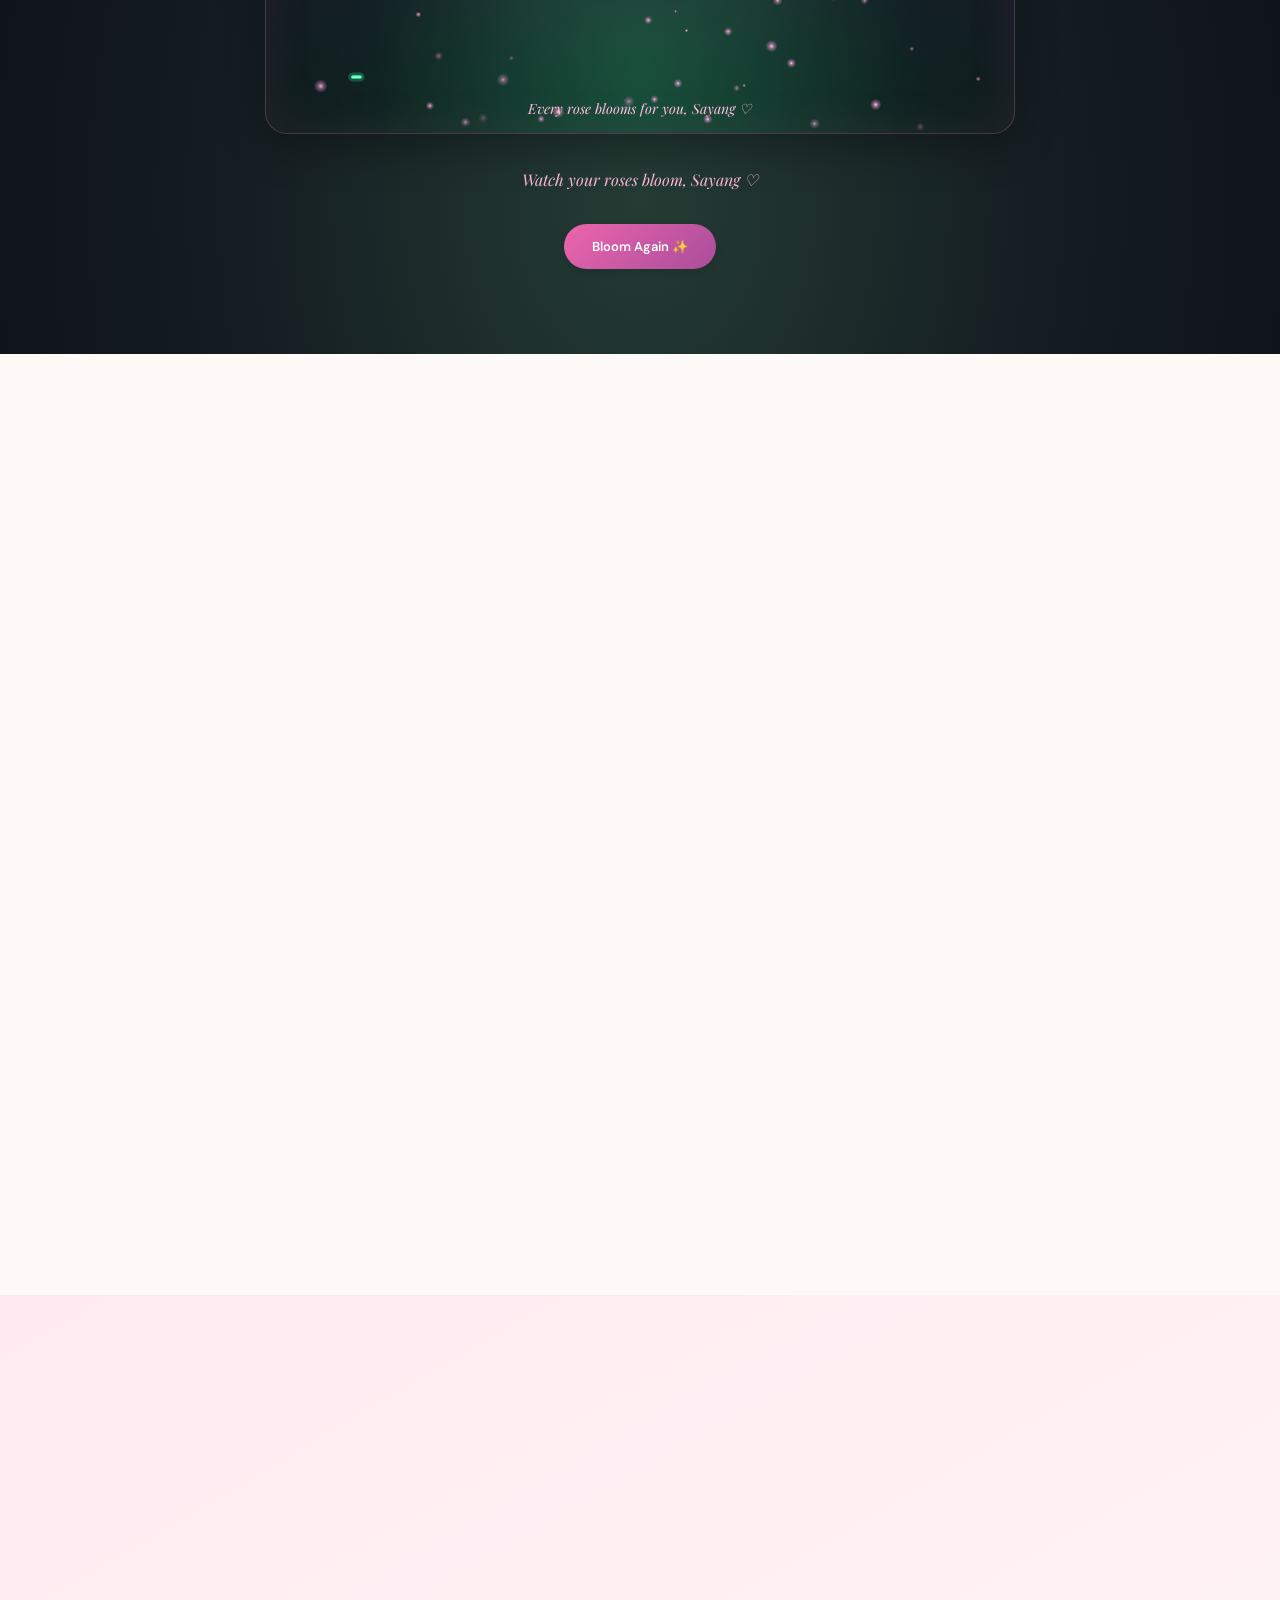
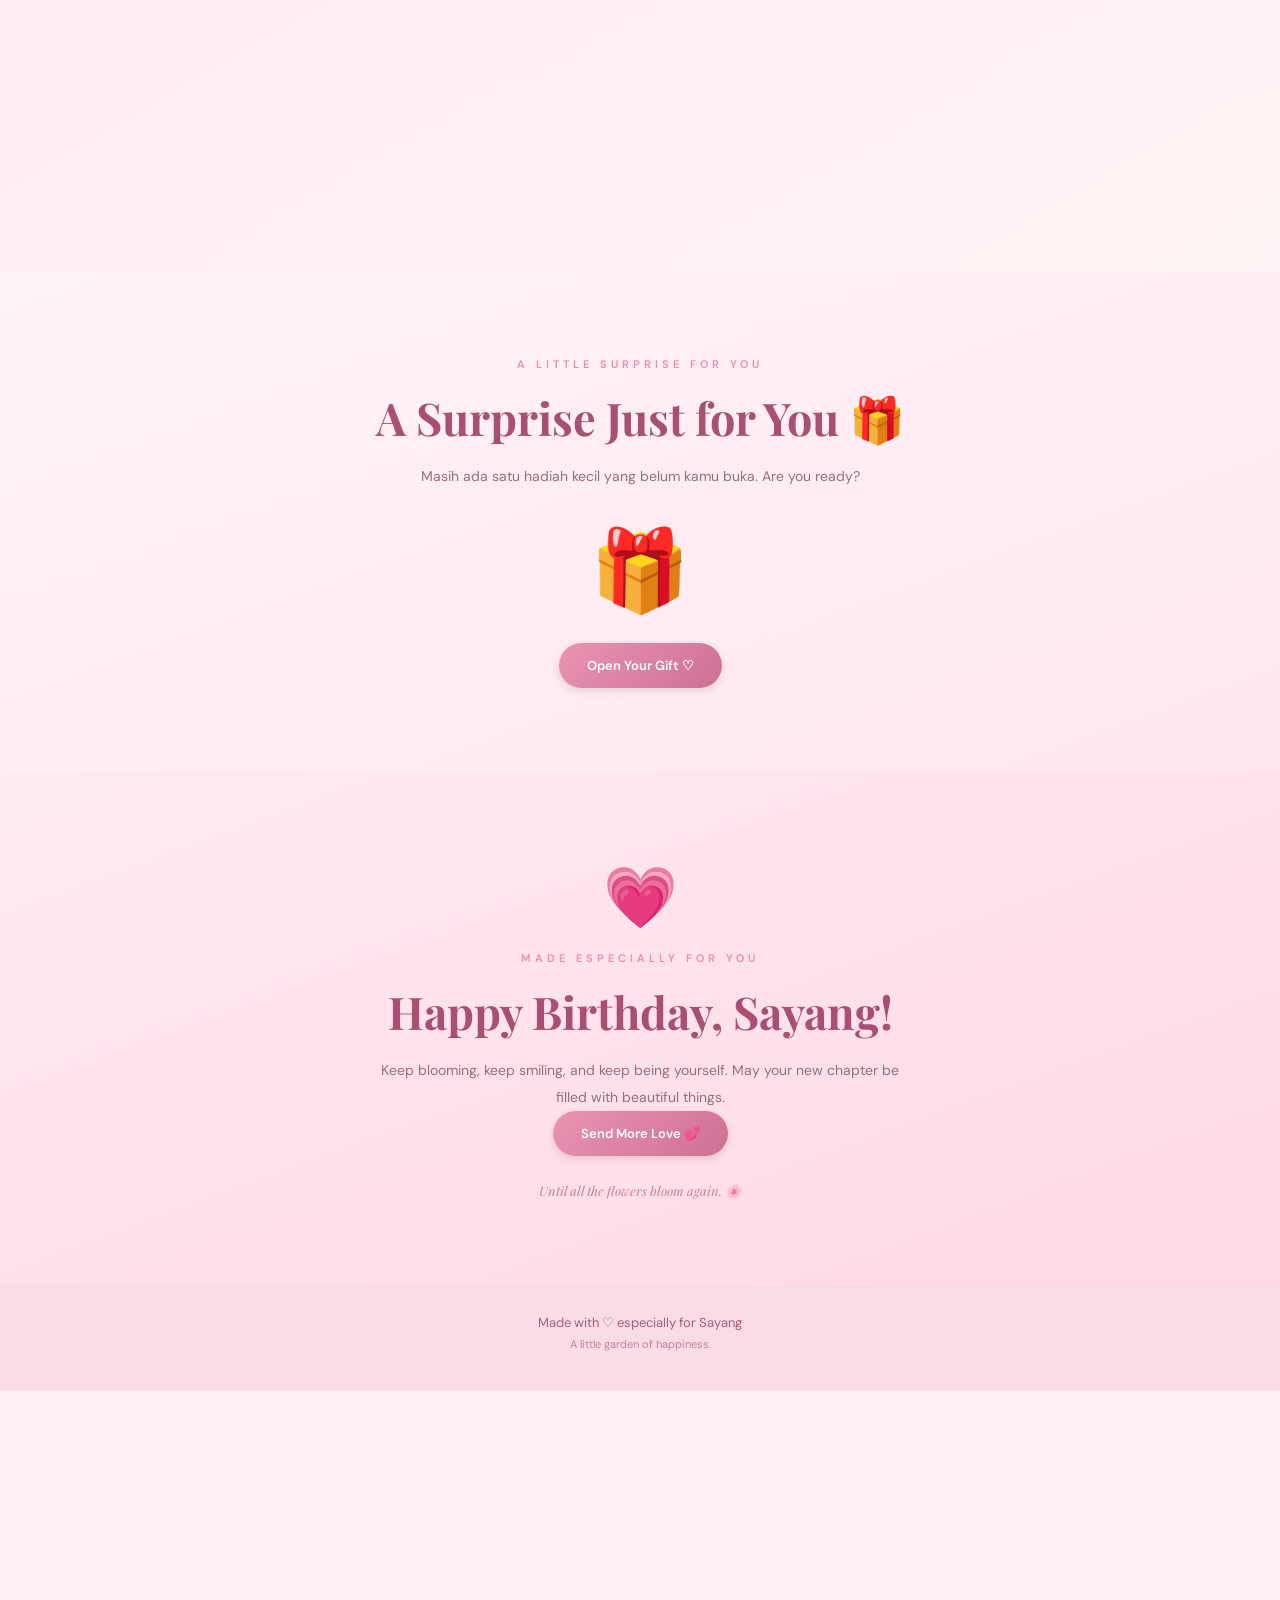
==== commit 35e64771: "Fix HTML encoding issues in index.html" ====
--- a/index.html
+++ b/index.html
@@ -87,25 +87,24 @@
       <h2 class="heading">My Beautiful Girl ♡</h2>
       <p class="desc">You always look beautiful in every picture you take 💖</p>
 
-      <div class="gallery-grid">
-        <div class="photo">
-          <img src="images/gambar1.jpeg" width="400" height="400" loading="lazy" decoding="async" alt="Cantikku">
-          <p>Cantikku ♡</p>
-        </div>
-        <div class="photo">
-          <img src="images/gambar2.jpeg" width="400" height="400" loading="lazy" decoding="async" alt="Sweetie Pie">
-          <p>Sweetie Pie🌷</p>
-        </div>
-        <div class="photo">
-          <img src="images/gambar3.jpeg" width="400" height="400" loading="lazy" decoding="async" alt="My love">
-          <p>My love</p>
-        </div>
-        <div class="photo">
-          <img src="images/gambar4.jpeg" width="400" height="400" loading="lazy" decoding="async" alt="Lovely">
-          <p>Lovely 💗</p>
-        </div>
-      </div>
-
+    <div class="gallery-grid">
+  <div class="photo">
+    <img src="images/gambar%201.jpeg" loading="lazy" decoding="async" alt="Cantikku" onerror="this.alt='GAGAL: '+this.src">
+    <p>Cantikku ♡</p>
+  </div>
+  <div class="photo">
+    <img src="images/gambar%202.jpeg" loading="lazy" decoding="async" alt="Sweetie Pie" onerror="this.alt='GAGAL: '+this.src">
+    <p>Sweetie Pie🌷</p>
+  </div>
+  <div class="photo">
+    <img src="images/gambar%203.jpeg" loading="lazy" decoding="async" alt="My love" onerror="this.alt='GAGAL: '+this.src">
+    <p>My love</p>
+  </div>
+  <div class="photo">
+    <img src="images/gambar%204.jpeg" loading="lazy" decoding="async" alt="Lovely" onerror="this.alt='GAGAL: '+this.src">
+    <p>Lovely 💗</p>
+  </div>
+</div>
       <p class="gallery-note">I LOVE YOU.</p>
     </div>
   </section>
--- a/css/style.css
+++ b/css/style.css
@@ -847,3 +847,8 @@
 body.lite #petals {
   display: none;
 }
+
+.photo img {
+   height: auto;
+   background: #f9dce7;
+}
